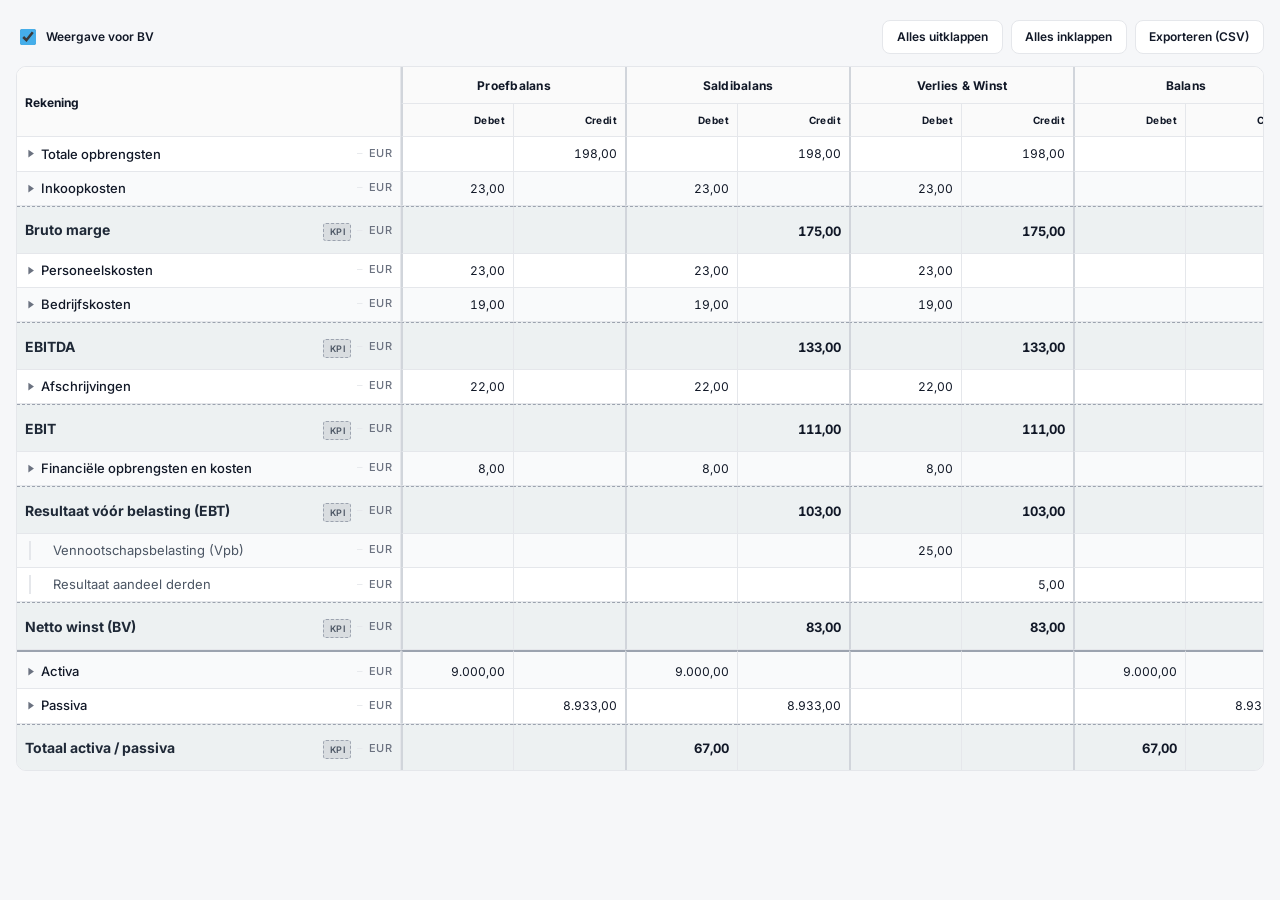
==== index.html @ 90bfdd27 "Update balance sheet KPI data attributes in index.html for accurate financial representation" ====
<!DOCTYPE html>
<html lang="nl">
<head>
  <meta charset="UTF-8" />
  <meta name="viewport" content="width=device-width, initial-scale=1.0" />
  <title>Proefbalans — NL grootboek (4 kolommen)</title>
  <link rel="preconnect" href="https://fonts.googleapis.com" />
  <link rel="preconnect" href="https://fonts.gstatic.com" crossorigin />
  <link href="https://fonts.googleapis.com/css2?family=Inter:wght@400;500;600;700&display=swap" rel="stylesheet" />
  <link rel="stylesheet" href="styles.css" />
</head>
<body>
  <div class="page">
    <div class="toolbar">
      <label class="entity-toggle">
        <input type="checkbox" id="entity-bv-toggle" checked />
        <span>Weergave voor BV</span>
      </label>
      <div class="actions">
        <button type="button" class="btn" id="pnl-expand-all">Alles uitklappen</button>
        <button type="button" class="btn" id="pnl-collapse-all">Alles inklappen</button>
        <button type="button" class="btn" id="pnl-export">Exporteren (CSV)</button>
      </div>
    </div>

    <div class="sheet">
      <table>
        <colgroup>
          <col class="col-acc" />
          <col class="col-n" /><col class="col-n" />
          <col class="col-n" /><col class="col-n" />
          <col class="col-n" /><col class="col-n" />
          <col class="col-n" /><col class="col-n" />
        </colgroup>
        <thead>
          <tr>
            <th class="th-account" rowspan="2">Rekening <span class="th-curr-hint"></span></th>
            <th class="th-group" colspan="2">Proefbalans</th>
            <th class="th-group" colspan="2">Saldibalans</th>
            <th class="th-group" colspan="2">Verlies &amp; Winst</th>
            <th class="th-group" colspan="2">Balans</th>
          </tr>
          <tr>
            <th class="th-sub group-start">Debet</th>
            <th class="th-sub th-credit">Credit</th>
            <th class="th-sub group-start">Debet</th>
            <th class="th-sub th-credit">Credit</th>
            <th class="th-sub group-start">Debet</th>
            <th class="th-sub th-credit">Credit</th>
            <th class="th-sub group-start">Debet</th>
            <th class="th-sub th-credit">Credit</th>
          </tr>
        </thead>
        <tbody>
          <tr class="parent-row row-zebra" data-parent="revenue">
          <td class="account-col"><button type="button" class="expand-toggle" aria-expanded="false" id="revenue-btn">
          <span class="chevron" aria-hidden="true"><svg viewBox="0 0 10 10" fill="currentColor"><polygon points="3,1.5 3,8.5 8,5" /></svg></span><span>Totale opbrengsten</span></button></td>
          <td class="num group-start" data-v="0"></td><td class="num" data-v="198"></td><td class="num group-start" data-v="0"></td><td class="num" data-v="198"></td><td class="num group-start" data-v="0"></td><td class="num" data-v="198"></td><td class="num group-start" data-v="0"></td><td class="num" data-v="0"></td></tr>
          <tr class="breakdown-row row-zebra hidden" data-breakdown="revenue">
          <td class="account-col account-label">Opbrengsten (netto-omzet)</td><td class="num group-start" data-v="0"></td><td class="num" data-v="100"></td><td class="num group-start" data-v="0"></td><td class="num" data-v="100"></td><td class="num group-start" data-v="0"></td><td class="num" data-v="100"></td><td class="num group-start" data-v="0"></td><td class="num" data-v="0"></td></tr>
          <tr class="breakdown-row row-zebra hidden" data-breakdown="revenue">
          <td class="account-col account-label">Mutatie projecten</td><td class="num group-start" data-v="0"></td><td class="num" data-v="50"></td><td class="num group-start" data-v="0"></td><td class="num" data-v="50"></td><td class="num group-start" data-v="0"></td><td class="num" data-v="50"></td><td class="num group-start" data-v="0"></td><td class="num" data-v="0"></td></tr>
          <tr class="breakdown-row row-zebra hidden" data-breakdown="revenue">
          <td class="account-col account-label">Geactiveerde eigen uren</td><td class="num group-start" data-v="0"></td><td class="num" data-v="1"></td><td class="num group-start" data-v="0"></td><td class="num" data-v="1"></td><td class="num group-start" data-v="0"></td><td class="num" data-v="1"></td><td class="num group-start" data-v="0"></td><td class="num" data-v="0"></td></tr>
          <tr class="breakdown-row row-zebra hidden" data-breakdown="revenue">
          <td class="account-col account-label">Overige opbrengsten</td><td class="num group-start" data-v="0"></td><td class="num" data-v="25"></td><td class="num group-start" data-v="0"></td><td class="num" data-v="25"></td><td class="num group-start" data-v="0"></td><td class="num" data-v="25"></td><td class="num group-start" data-v="0"></td><td class="num" data-v="0"></td></tr>
          <tr class="breakdown-row row-zebra hidden" data-breakdown="revenue">
          <td class="account-col account-label">Vrijval herwaarderingsreserve</td><td class="num group-start" data-v="0"></td><td class="num" data-v="22"></td><td class="num group-start" data-v="0"></td><td class="num" data-v="22"></td><td class="num group-start" data-v="0"></td><td class="num" data-v="22"></td><td class="num group-start" data-v="0"></td><td class="num" data-v="0"></td></tr>
          <tr class="subtotal-row row-zebra hidden" data-subtotal="revenue">
          <td class="account-col"><div class="cell-flex"><span class="acct-text">Totale opbrengsten</span>
          <span class="tag tag--subtotal">Subtotaal</span></div></td><td class="num group-start" data-v="0"></td><td class="num" data-v="198"></td><td class="num group-start" data-v="0"></td><td class="num" data-v="198"></td><td class="num group-start" data-v="0"></td><td class="num" data-v="198"></td><td class="num group-start" data-v="0"></td><td class="num" data-v="0"></td></tr>
          <tr class="parent-row row-zebra" data-parent="inkoop">
          <td class="account-col"><button type="button" class="expand-toggle" aria-expanded="false" id="inkoop-btn">
          <span class="chevron" aria-hidden="true"><svg viewBox="0 0 10 10" fill="currentColor"><polygon points="3,1.5 3,8.5 8,5" /></svg></span><span>Inkoopkosten</span></button></td>
          <td class="num group-start" data-v="23"></td><td class="num" data-v="0"></td><td class="num group-start" data-v="23"></td><td class="num" data-v="0"></td><td class="num group-start" data-v="23"></td><td class="num" data-v="0"></td><td class="num group-start" data-v="0"></td><td class="num" data-v="0"></td></tr>
          <tr class="breakdown-row row-zebra hidden" data-breakdown="inkoop">
          <td class="account-col account-label">Inkoopkosten</td><td class="num group-start" data-v="12"></td><td class="num" data-v="0"></td><td class="num group-start" data-v="12"></td><td class="num" data-v="0"></td><td class="num group-start" data-v="12"></td><td class="num" data-v="0"></td><td class="num group-start" data-v="0"></td><td class="num" data-v="0"></td></tr>
          <tr class="breakdown-row row-zebra hidden" data-breakdown="inkoop">
          <td class="account-col account-label">Inhuur derden</td><td class="num group-start" data-v="11"></td><td class="num" data-v="0"></td><td class="num group-start" data-v="11"></td><td class="num" data-v="0"></td><td class="num group-start" data-v="11"></td><td class="num" data-v="0"></td><td class="num group-start" data-v="0"></td><td class="num" data-v="0"></td></tr>
          <tr class="subtotal-row row-zebra hidden" data-subtotal="inkoop">
          <td class="account-col"><div class="cell-flex"><span class="acct-text">Inkoopkosten</span>
          <span class="tag tag--subtotal">Subtotaal</span></div></td><td class="num group-start" data-v="23"></td><td class="num" data-v="0"></td><td class="num group-start" data-v="23"></td><td class="num" data-v="0"></td><td class="num group-start" data-v="23"></td><td class="num" data-v="0"></td><td class="num group-start" data-v="0"></td><td class="num" data-v="0"></td></tr>
          <tr class="kpi-row">
          <td class="account-col"><div class="cell-flex"><span class="acct-text">Bruto marge</span>
          <span class="tag tag--kpi">KPI</span></div></td><td class="num group-start" data-v="0"></td><td class="num" data-v="0"></td><td class="num group-start" data-v="0"></td><td class="num" data-v="175"></td><td class="num group-start" data-v="0"></td><td class="num" data-v="175"></td><td class="num group-start" data-v="0"></td><td class="num" data-v="0"></td></tr>
          <tr class="parent-row row-zebra" data-parent="personeel">
          <td class="account-col"><button type="button" class="expand-toggle" aria-expanded="false" id="personeel-btn">
          <span class="chevron" aria-hidden="true"><svg viewBox="0 0 10 10" fill="currentColor"><polygon points="3,1.5 3,8.5 8,5" /></svg></span><span>Personeelskosten</span></button></td>
          <td class="num group-start" data-v="23"></td><td class="num" data-v="0"></td><td class="num group-start" data-v="23"></td><td class="num" data-v="0"></td><td class="num group-start" data-v="23"></td><td class="num" data-v="0"></td><td class="num group-start" data-v="0"></td><td class="num" data-v="0"></td></tr>
          <tr class="breakdown-row row-zebra hidden" data-breakdown="personeel">
          <td class="account-col account-label">Lonen en salarissen</td><td class="num group-start" data-v="15"></td><td class="num" data-v="0"></td><td class="num group-start" data-v="15"></td><td class="num" data-v="0"></td><td class="num group-start" data-v="15"></td><td class="num" data-v="0"></td><td class="num group-start" data-v="0"></td><td class="num" data-v="0"></td></tr>
          <tr class="breakdown-row row-zebra hidden" data-breakdown="personeel">
          <td class="account-col account-label">Sociale lasten</td><td class="num group-start" data-v="5"></td><td class="num" data-v="0"></td><td class="num group-start" data-v="5"></td><td class="num" data-v="0"></td><td class="num group-start" data-v="5"></td><td class="num" data-v="0"></td><td class="num group-start" data-v="0"></td><td class="num" data-v="0"></td></tr>
          <tr class="breakdown-row row-zebra hidden" data-breakdown="personeel">
          <td class="account-col account-label">Pensioenlasten</td><td class="num group-start" data-v="4"></td><td class="num" data-v="0"></td><td class="num group-start" data-v="4"></td><td class="num" data-v="0"></td><td class="num group-start" data-v="4"></td><td class="num" data-v="0"></td><td class="num group-start" data-v="0"></td><td class="num" data-v="0"></td></tr>
          <tr class="breakdown-row row-zebra hidden" data-breakdown="personeel">
          <td class="account-col account-label">Loonkosten subsidies (LIV)</td><td class="num group-start" data-v="0"></td><td class="num" data-v="6"></td><td class="num group-start" data-v="0"></td><td class="num" data-v="6"></td><td class="num group-start" data-v="0"></td><td class="num" data-v="6"></td><td class="num group-start" data-v="0"></td><td class="num" data-v="0"></td></tr>
          <tr class="breakdown-row row-zebra hidden" data-breakdown="personeel">
          <td class="account-col account-label">Overige personeelskosten</td><td class="num group-start" data-v="5"></td><td class="num" data-v="0"></td><td class="num group-start" data-v="5"></td><td class="num" data-v="0"></td><td class="num group-start" data-v="5"></td><td class="num" data-v="0"></td><td class="num group-start" data-v="0"></td><td class="num" data-v="0"></td></tr>
          <tr class="subtotal-row row-zebra hidden" data-subtotal="personeel">
          <td class="account-col"><div class="cell-flex"><span class="acct-text">Personeelskosten</span>
          <span class="tag tag--subtotal">Subtotaal</span></div></td><td class="num group-start" data-v="23"></td><td class="num" data-v="0"></td><td class="num group-start" data-v="23"></td><td class="num" data-v="0"></td><td class="num group-start" data-v="23"></td><td class="num" data-v="0"></td><td class="num group-start" data-v="0"></td><td class="num" data-v="0"></td></tr>
          <tr class="parent-row row-zebra" data-parent="bedrijf">
          <td class="account-col"><button type="button" class="expand-toggle" aria-expanded="false" id="bedrijf-btn">
          <span class="chevron" aria-hidden="true"><svg viewBox="0 0 10 10" fill="currentColor"><polygon points="3,1.5 3,8.5 8,5" /></svg></span><span>Bedrijfskosten</span></button></td>
          <td class="num group-start" data-v="19"></td><td class="num" data-v="0"></td><td class="num group-start" data-v="19"></td><td class="num" data-v="0"></td><td class="num group-start" data-v="19"></td><td class="num" data-v="0"></td><td class="num group-start" data-v="0"></td><td class="num" data-v="0"></td></tr>
          <tr class="breakdown-row row-zebra hidden" data-breakdown="bedrijf">
          <td class="account-col account-label">Huisvesting</td><td class="num group-start" data-v="1"></td><td class="num" data-v="0"></td><td class="num group-start" data-v="1"></td><td class="num" data-v="0"></td><td class="num group-start" data-v="1"></td><td class="num" data-v="0"></td><td class="num group-start" data-v="0"></td><td class="num" data-v="0"></td></tr>
          <tr class="breakdown-row row-zebra hidden" data-breakdown="bedrijf">
          <td class="account-col account-label">Onderhoudskosten</td><td class="num group-start" data-v="3"></td><td class="num" data-v="0"></td><td class="num group-start" data-v="3"></td><td class="num" data-v="0"></td><td class="num group-start" data-v="3"></td><td class="num" data-v="0"></td><td class="num group-start" data-v="0"></td><td class="num" data-v="0"></td></tr>
          <tr class="breakdown-row row-zebra hidden" data-breakdown="bedrijf">
          <td class="account-col account-label">Verkoopkosten &amp; marketing</td><td class="num group-start" data-v="2"></td><td class="num" data-v="0"></td><td class="num group-start" data-v="2"></td><td class="num" data-v="0"></td><td class="num group-start" data-v="2"></td><td class="num" data-v="0"></td><td class="num group-start" data-v="0"></td><td class="num" data-v="0"></td></tr>
          <tr class="breakdown-row row-zebra hidden" data-breakdown="bedrijf">
          <td class="account-col account-label">Auto &amp; reiskosten</td><td class="num group-start" data-v="5"></td><td class="num" data-v="0"></td><td class="num group-start" data-v="5"></td><td class="num" data-v="0"></td><td class="num group-start" data-v="5"></td><td class="num" data-v="0"></td><td class="num group-start" data-v="0"></td><td class="num" data-v="0"></td></tr>
          <tr class="breakdown-row row-zebra hidden" data-breakdown="bedrijf">
          <td class="account-col account-label">Kantoorkosten</td><td class="num group-start" data-v="1"></td><td class="num" data-v="0"></td><td class="num group-start" data-v="1"></td><td class="num" data-v="0"></td><td class="num group-start" data-v="1"></td><td class="num" data-v="0"></td><td class="num group-start" data-v="0"></td><td class="num" data-v="0"></td></tr>
          <tr class="breakdown-row row-zebra hidden" data-breakdown="bedrijf">
          <td class="account-col account-label">Verzekeringen</td><td class="num group-start" data-v="3"></td><td class="num" data-v="0"></td><td class="num group-start" data-v="3"></td><td class="num" data-v="0"></td><td class="num group-start" data-v="3"></td><td class="num" data-v="0"></td><td class="num group-start" data-v="0"></td><td class="num" data-v="0"></td></tr>
          <tr class="breakdown-row row-zebra hidden" data-breakdown="bedrijf">
          <td class="account-col account-label">Advies &amp; administratiekosten</td><td class="num group-start" data-v="4"></td><td class="num" data-v="0"></td><td class="num group-start" data-v="4"></td><td class="num" data-v="0"></td><td class="num group-start" data-v="4"></td><td class="num" data-v="0"></td><td class="num group-start" data-v="0"></td><td class="num" data-v="0"></td></tr>
          <tr class="breakdown-row row-zebra hidden" data-breakdown="bedrijf">
          <td class="account-col account-label">Kosten stamrecht</td><td class="num group-start" data-v="1"></td><td class="num" data-v="0"></td><td class="num group-start" data-v="1"></td><td class="num" data-v="0"></td><td class="num group-start" data-v="1"></td><td class="num" data-v="0"></td><td class="num group-start" data-v="0"></td><td class="num" data-v="0"></td></tr>
          <tr class="breakdown-row row-zebra hidden" data-breakdown="bedrijf">
          <td class="account-col account-label">Afwaardering voorraad/debiteuren</td><td class="num group-start" data-v="0"></td><td class="num" data-v="0"></td><td class="num group-start" data-v="0"></td><td class="num" data-v="0"></td><td class="num group-start" data-v="0"></td><td class="num" data-v="0"></td><td class="num group-start" data-v="0"></td><td class="num" data-v="0"></td></tr>
          <tr class="breakdown-row row-zebra hidden" data-breakdown="bedrijf">
          <td class="account-col account-label">Overige kosten</td><td class="num group-start" data-v="0"></td><td class="num" data-v="1"></td><td class="num group-start" data-v="0"></td><td class="num" data-v="1"></td><td class="num group-start" data-v="0"></td><td class="num" data-v="1"></td><td class="num group-start" data-v="0"></td><td class="num" data-v="0"></td></tr>
          <tr class="subtotal-row row-zebra hidden" data-subtotal="bedrijf">
          <td class="account-col"><div class="cell-flex"><span class="acct-text">Bedrijfskosten</span>
          <span class="tag tag--subtotal">Subtotaal</span></div></td><td class="num group-start" data-v="19"></td><td class="num" data-v="0"></td><td class="num group-start" data-v="19"></td><td class="num" data-v="0"></td><td class="num group-start" data-v="19"></td><td class="num" data-v="0"></td><td class="num group-start" data-v="0"></td><td class="num" data-v="0"></td></tr>
          <tr class="kpi-row">
          <td class="account-col"><div class="cell-flex"><span class="acct-text">EBITDA</span>
          <span class="tag tag--kpi">KPI</span></div></td><td class="num group-start" data-v="0"></td><td class="num" data-v="0"></td><td class="num group-start" data-v="0"></td><td class="num" data-v="133"></td><td class="num group-start" data-v="0"></td><td class="num" data-v="133"></td><td class="num group-start" data-v="0"></td><td class="num" data-v="0"></td></tr>
          <tr class="parent-row row-zebra" data-parent="afschrijving">
          <td class="account-col"><button type="button" class="expand-toggle" aria-expanded="false" id="afschrijving-btn">
          <span class="chevron" aria-hidden="true"><svg viewBox="0 0 10 10" fill="currentColor"><polygon points="3,1.5 3,8.5 8,5" /></svg></span><span>Afschrijvingen</span></button></td>
          <td class="num group-start" data-v="22"></td><td class="num" data-v="0"></td><td class="num group-start" data-v="22"></td><td class="num" data-v="0"></td><td class="num group-start" data-v="22"></td><td class="num" data-v="0"></td><td class="num group-start" data-v="0"></td><td class="num" data-v="0"></td></tr>
          <tr class="breakdown-row row-zebra hidden" data-breakdown="afschrijving">
          <td class="account-col account-label">Afschrijving (immaterieel)</td><td class="num group-start" data-v="12"></td><td class="num" data-v="0"></td><td class="num group-start" data-v="12"></td><td class="num" data-v="0"></td><td class="num group-start" data-v="12"></td><td class="num" data-v="0"></td><td class="num group-start" data-v="0"></td><td class="num" data-v="0"></td></tr>
          <tr class="breakdown-row row-zebra hidden" data-breakdown="afschrijving">
          <td class="account-col account-label">Afschrijving (materieel)</td><td class="num group-start" data-v="15"></td><td class="num" data-v="0"></td><td class="num group-start" data-v="15"></td><td class="num" data-v="0"></td><td class="num group-start" data-v="15"></td><td class="num" data-v="0"></td><td class="num group-start" data-v="0"></td><td class="num" data-v="0"></td></tr>
          <tr class="breakdown-row row-zebra hidden" data-breakdown="afschrijving">
          <td class="account-col account-label">Resultaat verkoop actief (immaterieel)</td><td class="num group-start" data-v="0"></td><td class="num" data-v="2"></td><td class="num group-start" data-v="0"></td><td class="num" data-v="2"></td><td class="num group-start" data-v="0"></td><td class="num" data-v="2"></td><td class="num group-start" data-v="0"></td><td class="num" data-v="0"></td></tr>
          <tr class="breakdown-row row-zebra hidden" data-breakdown="afschrijving">
          <td class="account-col account-label">Resultaat verkoop actief (materieel)</td><td class="num group-start" data-v="0"></td><td class="num" data-v="3"></td><td class="num group-start" data-v="0"></td><td class="num" data-v="3"></td><td class="num group-start" data-v="0"></td><td class="num" data-v="3"></td><td class="num group-start" data-v="0"></td><td class="num" data-v="0"></td></tr>
          <tr class="subtotal-row row-zebra hidden" data-subtotal="afschrijving">
          <td class="account-col"><div class="cell-flex"><span class="acct-text">Afschrijvingen</span>
          <span class="tag tag--subtotal">Subtotaal</span></div></td><td class="num group-start" data-v="22"></td><td class="num" data-v="0"></td><td class="num group-start" data-v="22"></td><td class="num" data-v="0"></td><td class="num group-start" data-v="22"></td><td class="num" data-v="0"></td><td class="num group-start" data-v="0"></td><td class="num" data-v="0"></td></tr>
          <tr class="kpi-row">
          <td class="account-col"><div class="cell-flex"><span class="acct-text">EBIT</span>
          <span class="tag tag--kpi">KPI</span></div></td><td class="num group-start" data-v="0"></td><td class="num" data-v="0"></td><td class="num group-start" data-v="0"></td><td class="num" data-v="111"></td><td class="num group-start" data-v="0"></td><td class="num" data-v="111"></td><td class="num group-start" data-v="0"></td><td class="num" data-v="0"></td></tr>
          <tr class="parent-row row-zebra" data-parent="financieel">
          <td class="account-col"><button type="button" class="expand-toggle" aria-expanded="false" id="financieel-btn">
          <span class="chevron" aria-hidden="true"><svg viewBox="0 0 10 10" fill="currentColor"><polygon points="3,1.5 3,8.5 8,5" /></svg></span><span>Financiële opbrengsten en kosten</span></button></td>
          <td class="num group-start" data-v="8"></td><td class="num" data-v="0"></td><td class="num group-start" data-v="8"></td><td class="num" data-v="0"></td><td class="num group-start" data-v="8"></td><td class="num" data-v="0"></td><td class="num group-start" data-v="0"></td><td class="num" data-v="0"></td></tr>
          <tr class="breakdown-row row-zebra hidden" data-breakdown="financieel">
          <td class="account-col account-label">Rente-opbrengsten</td><td class="num group-start" data-v="0"></td><td class="num" data-v="2"></td><td class="num group-start" data-v="0"></td><td class="num" data-v="2"></td><td class="num group-start" data-v="0"></td><td class="num" data-v="2"></td><td class="num group-start" data-v="0"></td><td class="num" data-v="0"></td></tr>
          <tr class="breakdown-row row-zebra hidden" data-breakdown="financieel">
          <td class="account-col account-label">Rente-kosten</td><td class="num group-start" data-v="15"></td><td class="num" data-v="0"></td><td class="num group-start" data-v="15"></td><td class="num" data-v="0"></td><td class="num group-start" data-v="15"></td><td class="num" data-v="0"></td><td class="num group-start" data-v="0"></td><td class="num" data-v="0"></td></tr>
          <tr class="breakdown-row row-zebra hidden" data-breakdown="financieel">
          <td class="account-col account-label">Rente-kosten groepsentiteiten</td><td class="num group-start" data-v="3"></td><td class="num" data-v="0"></td><td class="num group-start" data-v="3"></td><td class="num" data-v="0"></td><td class="num group-start" data-v="3"></td><td class="num" data-v="0"></td><td class="num group-start" data-v="0"></td><td class="num" data-v="0"></td></tr>
          <tr class="breakdown-row row-zebra hidden" data-breakdown="financieel">
          <td class="account-col account-label">Rente-kosten overige entiteiten</td><td class="num group-start" data-v="2"></td><td class="num" data-v="0"></td><td class="num group-start" data-v="2"></td><td class="num" data-v="0"></td><td class="num group-start" data-v="2"></td><td class="num" data-v="0"></td><td class="num group-start" data-v="0"></td><td class="num" data-v="0"></td></tr>
          <tr class="breakdown-row row-zebra hidden" data-breakdown="financieel">
          <td class="account-col account-label">Opbrengst beleggingen</td><td class="num group-start" data-v="0"></td><td class="num" data-v="5"></td><td class="num group-start" data-v="0"></td><td class="num" data-v="5"></td><td class="num group-start" data-v="0"></td><td class="num" data-v="5"></td><td class="num group-start" data-v="0"></td><td class="num" data-v="0"></td></tr>
          <tr class="breakdown-row row-zebra hidden" data-breakdown="financieel">
          <td class="account-col account-label">Waardeverandering belegging</td><td class="num group-start" data-v="2"></td><td class="num" data-v="0"></td><td class="num group-start" data-v="2"></td><td class="num" data-v="0"></td><td class="num group-start" data-v="2"></td><td class="num" data-v="0"></td><td class="num group-start" data-v="0"></td><td class="num" data-v="0"></td></tr>
          <tr class="breakdown-row row-zebra hidden" data-breakdown="financieel">
          <td class="account-col account-label">Koerswinst/verlies (gerealiseerd)</td><td class="num group-start" data-v="0"></td><td class="num" data-v="1"></td><td class="num group-start" data-v="0"></td><td class="num" data-v="1"></td><td class="num group-start" data-v="0"></td><td class="num" data-v="1"></td><td class="num group-start" data-v="0"></td><td class="num" data-v="0"></td></tr>
          <tr class="breakdown-row row-zebra hidden" data-breakdown="financieel">
          <td class="account-col account-label">Valutaverschil lening</td><td class="num group-start" data-v="0"></td><td class="num" data-v="1"></td><td class="num group-start" data-v="0"></td><td class="num" data-v="1"></td><td class="num group-start" data-v="0"></td><td class="num" data-v="1"></td><td class="num group-start" data-v="0"></td><td class="num" data-v="0"></td></tr>
          <tr class="breakdown-row row-zebra hidden" data-breakdown="financieel">
          <td class="account-col account-label">Resultaat deelneming</td><td class="num group-start" data-v="0"></td><td class="num" data-v="5"></td><td class="num group-start" data-v="0"></td><td class="num" data-v="5"></td><td class="num group-start" data-v="0"></td><td class="num" data-v="5"></td><td class="num group-start" data-v="0"></td><td class="num" data-v="0"></td></tr>
          <tr class="subtotal-row row-zebra hidden" data-subtotal="financieel">
          <td class="account-col"><div class="cell-flex"><span class="acct-text">Financiële opbrengsten en kosten</span>
          <span class="tag tag--subtotal">Subtotaal</span></div></td><td class="num group-start" data-v="8"></td><td class="num" data-v="0"></td><td class="num group-start" data-v="8"></td><td class="num" data-v="0"></td><td class="num group-start" data-v="8"></td><td class="num" data-v="0"></td><td class="num group-start" data-v="0"></td><td class="num" data-v="0"></td></tr>
          <tr class="kpi-row">
          <td class="account-col"><div class="cell-flex"><span class="acct-text">Resultaat vóór belasting (EBT)</span>
          <span class="tag tag--kpi">KPI</span></div></td><td class="num group-start" data-v="0"></td><td class="num" data-v="0"></td><td class="num group-start" data-v="0"></td><td class="num" data-v="103"></td><td class="num group-start" data-v="0"></td><td class="num" data-v="103"></td><td class="num group-start" data-v="0"></td><td class="num" data-v="0"></td></tr>
          <tr class="breakdown-row row-zebra post-ebt-detail" data-entity-profile="bv">
          <td class="account-col account-label">Vennootschapsbelasting (Vpb)</td><td class="num group-start" data-v="0"></td><td class="num" data-v="0"></td><td class="num group-start" data-v="0"></td><td class="num" data-v="0"></td><td class="num group-start" data-v="25"></td><td class="num" data-v="0"></td><td class="num group-start" data-v="0"></td><td class="num" data-v="0"></td></tr>
          <tr class="breakdown-row row-zebra post-ebt-detail" data-entity-profile="bv">
          <td class="account-col account-label">Resultaat aandeel derden</td><td class="num group-start" data-v="0"></td><td class="num" data-v="0"></td><td class="num group-start" data-v="0"></td><td class="num" data-v="0"></td><td class="num group-start" data-v="0"></td><td class="num" data-v="5"></td><td class="num group-start" data-v="0"></td><td class="num" data-v="0"></td></tr>
          <tr class="kpi-row" data-entity-profile="bv">
          <td class="account-col"><div class="cell-flex"><span class="acct-text">Netto winst (BV)</span>
          <span class="tag tag--kpi">KPI</span></div></td><td class="num group-start" data-v="0"></td><td class="num" data-v="0"></td><td class="num group-start" data-v="0"></td><td class="num" data-v="83"></td><td class="num group-start" data-v="0"></td><td class="num" data-v="83"></td><td class="num group-start" data-v="0"></td><td class="num" data-v="0"></td></tr>
          <tr class="kpi-row" data-entity-profile="ez-vof">
          <td class="account-col"><div class="cell-flex"><span class="acct-text">Netto winst (EZ/VOF)</span>
          <span class="tag tag--kpi">KPI</span></div></td><td class="num group-start" data-v="0"></td><td class="num" data-v="0"></td><td class="num group-start" data-v="0"></td><td class="num" data-v="103"></td><td class="num group-start" data-v="0"></td><td class="num" data-v="103"></td><td class="num group-start" data-v="0"></td><td class="num" data-v="0"></td></tr>
          <tr class="parent-row row-zebra balance-sheet-parent" data-parent="bs-activa">
          <td class="account-col"><button type="button" class="expand-toggle" aria-expanded="false" id="bs-activa-btn">
          <span class="chevron" aria-hidden="true"><svg viewBox="0 0 10 10" fill="currentColor"><polygon points="3,1.5 3,8.5 8,5" /></svg></span><span>Activa</span></button></td>
          <td class="num group-start" data-v="9000"></td><td class="num" data-v="0"></td><td class="num group-start" data-v="9000"></td><td class="num" data-v="0"></td><td class="num group-start" data-v="0"></td><td class="num" data-v="0"></td><td class="num group-start" data-v="9000"></td><td class="num" data-v="0"></td></tr>
          <tr class="breakdown-row row-zebra balance-sheet-row hidden" data-breakdown="bs-activa">
          <td class="account-col account-label">Immateriële activa - oprichting</td><td class="num group-start" data-v="389"></td><td class="num" data-v="0"></td><td class="num group-start" data-v="389"></td><td class="num" data-v="0"></td><td class="num group-start" data-v="0"></td><td class="num" data-v="0"></td><td class="num group-start" data-v="389"></td><td class="num" data-v="0"></td></tr>
          <tr class="breakdown-row row-zebra balance-sheet-row hidden" data-breakdown="bs-activa">
          <td class="account-col account-label">Immateriële activa - R&amp;D</td><td class="num group-start" data-v="232"></td><td class="num" data-v="0"></td><td class="num group-start" data-v="232"></td><td class="num" data-v="0"></td><td class="num group-start" data-v="0"></td><td class="num" data-v="0"></td><td class="num group-start" data-v="232"></td><td class="num" data-v="0"></td></tr>
          <tr class="breakdown-row row-zebra balance-sheet-row hidden" data-breakdown="bs-activa">
          <td class="account-col account-label">Immateriële activa - IP</td><td class="num group-start" data-v="283"></td><td class="num" data-v="0"></td><td class="num group-start" data-v="283"></td><td class="num" data-v="0"></td><td class="num group-start" data-v="0"></td><td class="num" data-v="0"></td><td class="num group-start" data-v="283"></td><td class="num" data-v="0"></td></tr>
          <tr class="breakdown-row row-zebra balance-sheet-row hidden" data-breakdown="bs-activa">
          <td class="account-col account-label">Goodwill</td><td class="num group-start" data-v="268"></td><td class="num" data-v="0"></td><td class="num group-start" data-v="268"></td><td class="num" data-v="0"></td><td class="num group-start" data-v="0"></td><td class="num" data-v="0"></td><td class="num group-start" data-v="268"></td><td class="num" data-v="0"></td></tr>
          <tr class="breakdown-row row-zebra balance-sheet-row hidden" data-breakdown="bs-activa">
          <td class="account-col account-label">Grond</td><td class="num group-start" data-v="374"></td><td class="num" data-v="0"></td><td class="num group-start" data-v="374"></td><td class="num" data-v="0"></td><td class="num group-start" data-v="0"></td><td class="num" data-v="0"></td><td class="num group-start" data-v="374"></td><td class="num" data-v="0"></td></tr>
          <tr class="breakdown-row row-zebra balance-sheet-row hidden" data-breakdown="bs-activa">
          <td class="account-col account-label">Bedrijfspand</td><td class="num group-start" data-v="43"></td><td class="num" data-v="0"></td><td class="num group-start" data-v="43"></td><td class="num" data-v="0"></td><td class="num group-start" data-v="0"></td><td class="num" data-v="0"></td><td class="num group-start" data-v="43"></td><td class="num" data-v="0"></td></tr>
          <tr class="breakdown-row row-zebra balance-sheet-row hidden" data-breakdown="bs-activa">
          <td class="account-col account-label">Verbouwingen</td><td class="num group-start" data-v="447"></td><td class="num" data-v="0"></td><td class="num group-start" data-v="447"></td><td class="num" data-v="0"></td><td class="num group-start" data-v="0"></td><td class="num" data-v="0"></td><td class="num group-start" data-v="447"></td><td class="num" data-v="0"></td></tr>
          <tr class="breakdown-row row-zebra balance-sheet-row hidden" data-breakdown="bs-activa">
          <td class="account-col account-label">Machines - aanschaf</td><td class="num group-start" data-v="421"></td><td class="num" data-v="0"></td><td class="num group-start" data-v="421"></td><td class="num" data-v="0"></td><td class="num group-start" data-v="0"></td><td class="num" data-v="0"></td><td class="num group-start" data-v="421"></td><td class="num" data-v="0"></td></tr>
          <tr class="breakdown-row row-zebra balance-sheet-row hidden" data-breakdown="bs-activa">
          <td class="account-col account-label">Auto's &amp; andere vervoermiddelen</td><td class="num group-start" data-v="207"></td><td class="num" data-v="0"></td><td class="num group-start" data-v="207"></td><td class="num" data-v="0"></td><td class="num group-start" data-v="0"></td><td class="num" data-v="0"></td><td class="num group-start" data-v="207"></td><td class="num" data-v="0"></td></tr>
          <tr class="breakdown-row row-zebra balance-sheet-row hidden" data-breakdown="bs-activa">
          <td class="account-col account-label">Inventaris &amp; Inrichting</td><td class="num group-start" data-v="141"></td><td class="num" data-v="0"></td><td class="num group-start" data-v="141"></td><td class="num" data-v="0"></td><td class="num group-start" data-v="0"></td><td class="num" data-v="0"></td><td class="num group-start" data-v="141"></td><td class="num" data-v="0"></td></tr>
          <tr class="breakdown-row row-zebra balance-sheet-row hidden" data-breakdown="bs-activa">
          <td class="account-col account-label">Andere vaste activa</td><td class="num group-start" data-v="149"></td><td class="num" data-v="0"></td><td class="num group-start" data-v="149"></td><td class="num" data-v="0"></td><td class="num group-start" data-v="0"></td><td class="num" data-v="0"></td><td class="num group-start" data-v="149"></td><td class="num" data-v="0"></td></tr>
          <tr class="breakdown-row row-zebra balance-sheet-row hidden" data-breakdown="bs-activa">
          <td class="account-col account-label">Deelnemingen - Groepmij</td><td class="num group-start" data-v="56"></td><td class="num" data-v="0"></td><td class="num group-start" data-v="56"></td><td class="num" data-v="0"></td><td class="num group-start" data-v="0"></td><td class="num" data-v="0"></td><td class="num group-start" data-v="56"></td><td class="num" data-v="0"></td></tr>
          <tr class="breakdown-row row-zebra balance-sheet-row hidden" data-breakdown="bs-activa">
          <td class="account-col account-label">Deelnemingen -Overig verbonden</td><td class="num group-start" data-v="409"></td><td class="num" data-v="0"></td><td class="num group-start" data-v="409"></td><td class="num" data-v="0"></td><td class="num group-start" data-v="0"></td><td class="num" data-v="0"></td><td class="num group-start" data-v="409"></td><td class="num" data-v="0"></td></tr>
          <tr class="breakdown-row row-zebra balance-sheet-row hidden" data-breakdown="bs-activa">
          <td class="account-col account-label">Deelnemingen- Overig</td><td class="num group-start" data-v="61"></td><td class="num" data-v="0"></td><td class="num group-start" data-v="61"></td><td class="num" data-v="0"></td><td class="num group-start" data-v="0"></td><td class="num" data-v="0"></td><td class="num group-start" data-v="61"></td><td class="num" data-v="0"></td></tr>
          <tr class="breakdown-row row-zebra balance-sheet-row hidden" data-breakdown="bs-activa">
          <td class="account-col account-label">Beleggingen (lang)</td><td class="num group-start" data-v="459"></td><td class="num" data-v="0"></td><td class="num group-start" data-v="459"></td><td class="num" data-v="0"></td><td class="num group-start" data-v="0"></td><td class="num" data-v="0"></td><td class="num group-start" data-v="459"></td><td class="num" data-v="0"></td></tr>
          <tr class="breakdown-row row-zebra balance-sheet-row hidden" data-breakdown="bs-activa">
          <td class="account-col account-label">Lening aan groepsmij.</td><td class="num group-start" data-v="500"></td><td class="num" data-v="0"></td><td class="num group-start" data-v="500"></td><td class="num" data-v="0"></td><td class="num group-start" data-v="0"></td><td class="num" data-v="0"></td><td class="num group-start" data-v="500"></td><td class="num" data-v="0"></td></tr>
          <tr class="breakdown-row row-zebra balance-sheet-row hidden" data-breakdown="bs-activa">
          <td class="account-col account-label">Lening aan deelneming</td><td class="num group-start" data-v="73"></td><td class="num" data-v="0"></td><td class="num group-start" data-v="73"></td><td class="num" data-v="0"></td><td class="num group-start" data-v="0"></td><td class="num" data-v="0"></td><td class="num group-start" data-v="73"></td><td class="num" data-v="0"></td></tr>
          <tr class="breakdown-row row-zebra balance-sheet-row hidden" data-breakdown="bs-activa">
          <td class="account-col account-label">Lening aan verbonden partij</td><td class="num group-start" data-v="83"></td><td class="num" data-v="0"></td><td class="num group-start" data-v="83"></td><td class="num" data-v="0"></td><td class="num group-start" data-v="0"></td><td class="num" data-v="0"></td><td class="num group-start" data-v="83"></td><td class="num" data-v="0"></td></tr>
          <tr class="breakdown-row row-zebra balance-sheet-row hidden" data-breakdown="bs-activa">
          <td class="account-col account-label">Belastingtegoed (lang)</td><td class="num group-start" data-v="280"></td><td class="num" data-v="0"></td><td class="num group-start" data-v="280"></td><td class="num" data-v="0"></td><td class="num group-start" data-v="0"></td><td class="num" data-v="0"></td><td class="num group-start" data-v="280"></td><td class="num" data-v="0"></td></tr>
          <tr class="breakdown-row row-zebra balance-sheet-row hidden" data-breakdown="bs-activa">
          <td class="account-col account-label">Overige vorderingen (lang)</td><td class="num group-start" data-v="477"></td><td class="num" data-v="0"></td><td class="num group-start" data-v="477"></td><td class="num" data-v="0"></td><td class="num group-start" data-v="0"></td><td class="num" data-v="0"></td><td class="num group-start" data-v="477"></td><td class="num" data-v="0"></td></tr>
          <tr class="breakdown-row row-zebra balance-sheet-row hidden" data-breakdown="bs-activa">
          <td class="account-col account-label">Uitgeleende bedragen</td><td class="num group-start" data-v="78"></td><td class="num" data-v="0"></td><td class="num group-start" data-v="78"></td><td class="num" data-v="0"></td><td class="num group-start" data-v="0"></td><td class="num" data-v="0"></td><td class="num group-start" data-v="78"></td><td class="num" data-v="0"></td></tr>
          <tr class="breakdown-row row-zebra balance-sheet-row hidden" data-breakdown="bs-activa">
          <td class="account-col account-label">Voorraad</td><td class="num group-start" data-v="114"></td><td class="num" data-v="0"></td><td class="num group-start" data-v="114"></td><td class="num" data-v="0"></td><td class="num group-start" data-v="0"></td><td class="num" data-v="0"></td><td class="num group-start" data-v="114"></td><td class="num" data-v="0"></td></tr>
          <tr class="breakdown-row row-zebra balance-sheet-row hidden" data-breakdown="bs-activa">
          <td class="account-col account-label">Projecten in uitvoering</td><td class="num group-start" data-v="421"></td><td class="num" data-v="0"></td><td class="num group-start" data-v="421"></td><td class="num" data-v="0"></td><td class="num group-start" data-v="0"></td><td class="num" data-v="0"></td><td class="num group-start" data-v="421"></td><td class="num" data-v="0"></td></tr>
          <tr class="breakdown-row row-zebra balance-sheet-row hidden" data-breakdown="bs-activa">
          <td class="account-col account-label">Debiteuren (Klanten)</td><td class="num group-start" data-v="227"></td><td class="num" data-v="0"></td><td class="num group-start" data-v="227"></td><td class="num" data-v="0"></td><td class="num group-start" data-v="0"></td><td class="num" data-v="0"></td><td class="num group-start" data-v="227"></td><td class="num" data-v="0"></td></tr>
          <tr class="breakdown-row row-zebra balance-sheet-row hidden" data-breakdown="bs-activa">
          <td class="account-col account-label">R/C Groepsmij.</td><td class="num group-start" data-v="202"></td><td class="num" data-v="0"></td><td class="num group-start" data-v="202"></td><td class="num" data-v="0"></td><td class="num group-start" data-v="0"></td><td class="num" data-v="0"></td><td class="num group-start" data-v="202"></td><td class="num" data-v="0"></td></tr>
          <tr class="breakdown-row row-zebra balance-sheet-row hidden" data-breakdown="bs-activa">
          <td class="account-col account-label">R/C Verbonden partijen</td><td class="num group-start" data-v="487"></td><td class="num" data-v="0"></td><td class="num group-start" data-v="487"></td><td class="num" data-v="0"></td><td class="num group-start" data-v="0"></td><td class="num" data-v="0"></td><td class="num group-start" data-v="487"></td><td class="num" data-v="0"></td></tr>
          <tr class="breakdown-row row-zebra balance-sheet-row hidden" data-breakdown="bs-activa">
          <td class="account-col account-label">R/C Deelneming</td><td class="num group-start" data-v="146"></td><td class="num" data-v="0"></td><td class="num group-start" data-v="146"></td><td class="num" data-v="0"></td><td class="num group-start" data-v="0"></td><td class="num" data-v="0"></td><td class="num group-start" data-v="146"></td><td class="num" data-v="0"></td></tr>
          <tr class="breakdown-row row-zebra balance-sheet-row hidden" data-breakdown="bs-activa">
          <td class="account-col account-label">Opgevraagd kapitaal</td><td class="num group-start" data-v="346"></td><td class="num" data-v="0"></td><td class="num group-start" data-v="346"></td><td class="num" data-v="0"></td><td class="num group-start" data-v="0"></td><td class="num" data-v="0"></td><td class="num group-start" data-v="346"></td><td class="num" data-v="0"></td></tr>
          <tr class="breakdown-row row-zebra balance-sheet-row hidden" data-breakdown="bs-activa">
          <td class="account-col account-label">Rekening-courant aandeelhouders</td><td class="num group-start" data-v="182"></td><td class="num" data-v="0"></td><td class="num group-start" data-v="182"></td><td class="num" data-v="0"></td><td class="num group-start" data-v="0"></td><td class="num" data-v="0"></td><td class="num group-start" data-v="182"></td><td class="num" data-v="0"></td></tr>
          <tr class="breakdown-row row-zebra balance-sheet-row hidden" data-breakdown="bs-activa">
          <td class="account-col account-label">Pensioenvordering</td><td class="num group-start" data-v="502"></td><td class="num" data-v="0"></td><td class="num group-start" data-v="502"></td><td class="num" data-v="0"></td><td class="num group-start" data-v="0"></td><td class="num" data-v="0"></td><td class="num group-start" data-v="502"></td><td class="num" data-v="0"></td></tr>
          <tr class="breakdown-row row-zebra balance-sheet-row hidden" data-breakdown="bs-activa">
          <td class="account-col account-label">Vooruitbetaalde kosten</td><td class="num group-start" data-v="482"></td><td class="num" data-v="0"></td><td class="num group-start" data-v="482"></td><td class="num" data-v="0"></td><td class="num group-start" data-v="0"></td><td class="num" data-v="0"></td><td class="num group-start" data-v="482"></td><td class="num" data-v="0"></td></tr>
          <tr class="breakdown-row row-zebra balance-sheet-row hidden" data-breakdown="bs-activa">
          <td class="account-col account-label">Effecten</td><td class="num group-start" data-v="164"></td><td class="num" data-v="0"></td><td class="num group-start" data-v="164"></td><td class="num" data-v="0"></td><td class="num group-start" data-v="0"></td><td class="num" data-v="0"></td><td class="num group-start" data-v="164"></td><td class="num" data-v="0"></td></tr>
          <tr class="breakdown-row row-zebra balance-sheet-row hidden" data-breakdown="bs-activa">
          <td class="account-col account-label">Bank</td><td class="num group-start" data-v="179"></td><td class="num" data-v="0"></td><td class="num group-start" data-v="179"></td><td class="num" data-v="0"></td><td class="num group-start" data-v="0"></td><td class="num" data-v="0"></td><td class="num group-start" data-v="179"></td><td class="num" data-v="0"></td></tr>
          <tr class="breakdown-row row-zebra balance-sheet-row hidden" data-breakdown="bs-activa">
          <td class="account-col account-label">Kas</td><td class="num group-start" data-v="81"></td><td class="num" data-v="0"></td><td class="num group-start" data-v="81"></td><td class="num" data-v="0"></td><td class="num group-start" data-v="0"></td><td class="num" data-v="0"></td><td class="num group-start" data-v="81"></td><td class="num" data-v="0"></td></tr>
          <tr class="breakdown-row row-zebra balance-sheet-row hidden" data-breakdown="bs-activa">
          <td class="account-col account-label">Interne overboekingen</td><td class="num group-start" data-v="37"></td><td class="num" data-v="0"></td><td class="num group-start" data-v="37"></td><td class="num" data-v="0"></td><td class="num group-start" data-v="0"></td><td class="num" data-v="0"></td><td class="num group-start" data-v="37"></td><td class="num" data-v="0"></td></tr>
          <tr class="subtotal-row row-zebra hidden" data-subtotal="bs-activa">
          <td class="account-col"><div class="cell-flex"><span class="acct-text">Totaal activa</span>
          <span class="tag tag--subtotal">Subtotaal</span></div></td><td class="num group-start" data-v="9000"></td><td class="num" data-v="0"></td><td class="num group-start" data-v="9000"></td><td class="num" data-v="0"></td><td class="num group-start" data-v="0"></td><td class="num" data-v="0"></td><td class="num group-start" data-v="9000"></td><td class="num" data-v="0"></td></tr>
          <tr class="parent-row row-zebra balance-sheet-parent" data-parent="bs-passiva">
          <td class="account-col"><button type="button" class="expand-toggle" aria-expanded="false" id="bs-passiva-btn">
          <span class="chevron" aria-hidden="true"><svg viewBox="0 0 10 10" fill="currentColor"><polygon points="3,1.5 3,8.5 8,5" /></svg></span><span>Passiva</span></button></td>
          <td class="num group-start" data-v="0"></td><td class="num" data-v="9000"></td><td class="num group-start" data-v="0"></td><td class="num" data-v="9000"></td><td class="num group-start" data-v="0"></td><td class="num" data-v="0"></td><td class="num group-start" data-v="0"></td><td class="num" data-v="9000"></td></tr>
          <tr class="breakdown-row row-zebra balance-sheet-row hidden" data-breakdown="bs-passiva">
          <td class="account-col account-label">Aandelenkapitaal</td><td class="num group-start" data-v="0"></td><td class="num" data-v="445"></td><td class="num group-start" data-v="0"></td><td class="num" data-v="445"></td><td class="num group-start" data-v="0"></td><td class="num" data-v="0"></td><td class="num group-start" data-v="0"></td><td class="num" data-v="445"></td></tr>
          <tr class="breakdown-row row-zebra balance-sheet-row hidden" data-breakdown="bs-passiva">
          <td class="account-col account-label">Agio</td><td class="num group-start" data-v="0"></td><td class="num" data-v="367"></td><td class="num group-start" data-v="0"></td><td class="num" data-v="367"></td><td class="num group-start" data-v="0"></td><td class="num" data-v="0"></td><td class="num group-start" data-v="0"></td><td class="num" data-v="367"></td></tr>
          <tr class="breakdown-row row-zebra balance-sheet-row hidden" data-breakdown="bs-passiva">
          <td class="account-col account-label">Herwaarderingsreserve</td><td class="num group-start" data-v="0"></td><td class="num" data-v="62"></td><td class="num group-start" data-v="0"></td><td class="num" data-v="62"></td><td class="num group-start" data-v="0"></td><td class="num" data-v="0"></td><td class="num group-start" data-v="0"></td><td class="num" data-v="62"></td></tr>
          <tr class="breakdown-row row-zebra balance-sheet-row hidden" data-breakdown="bs-passiva">
          <td class="account-col account-label">Wettelijke reserves</td><td class="num group-start" data-v="0"></td><td class="num" data-v="77"></td><td class="num group-start" data-v="0"></td><td class="num" data-v="77"></td><td class="num group-start" data-v="0"></td><td class="num" data-v="0"></td><td class="num group-start" data-v="0"></td><td class="num" data-v="77"></td></tr>
          <tr class="breakdown-row row-zebra balance-sheet-row hidden" data-breakdown="bs-passiva">
          <td class="account-col account-label">Statutaire reserves</td><td class="num group-start" data-v="0"></td><td class="num" data-v="310"></td><td class="num group-start" data-v="0"></td><td class="num" data-v="310"></td><td class="num group-start" data-v="0"></td><td class="num" data-v="0"></td><td class="num group-start" data-v="0"></td><td class="num" data-v="310"></td></tr>
          <tr class="breakdown-row row-zebra balance-sheet-row hidden" data-breakdown="bs-passiva">
          <td class="account-col account-label">Overige reserves</td><td class="num group-start" data-v="0"></td><td class="num" data-v="442"></td><td class="num group-start" data-v="0"></td><td class="num" data-v="442"></td><td class="num group-start" data-v="0"></td><td class="num" data-v="0"></td><td class="num group-start" data-v="0"></td><td class="num" data-v="442"></td></tr>
          <tr class="breakdown-row row-zebra balance-sheet-row hidden" data-breakdown="bs-passiva">
          <td class="account-col account-label">Onverdeelde winst</td><td class="num group-start" data-v="0"></td><td class="num" data-v="500"></td><td class="num group-start" data-v="0"></td><td class="num" data-v="500"></td><td class="num group-start" data-v="0"></td><td class="num" data-v="0"></td><td class="num group-start" data-v="0"></td><td class="num" data-v="500"></td></tr>
          <tr class="breakdown-row row-zebra balance-sheet-row hidden" data-breakdown="bs-passiva" data-entity-profile="ez-vof">
          <td class="account-col account-label">Eigen vermogen EZ &amp; VOF</td><td class="num group-start" data-v="0"></td><td class="num" data-v="67"></td><td class="num group-start" data-v="0"></td><td class="num" data-v="67"></td><td class="num group-start" data-v="0"></td><td class="num" data-v="0"></td><td class="num group-start" data-v="0"></td><td class="num" data-v="67"></td></tr>
          <tr class="breakdown-row row-zebra balance-sheet-row hidden" data-breakdown="bs-passiva">
          <td class="account-col account-label">Aandeel derden</td><td class="num group-start" data-v="0"></td><td class="num" data-v="307"></td><td class="num group-start" data-v="0"></td><td class="num" data-v="307"></td><td class="num group-start" data-v="0"></td><td class="num" data-v="0"></td><td class="num group-start" data-v="0"></td><td class="num" data-v="307"></td></tr>
          <tr class="breakdown-row row-zebra balance-sheet-row hidden" data-breakdown="bs-passiva">
          <td class="account-col account-label">Fiscale reserves</td><td class="num group-start" data-v="0"></td><td class="num" data-v="145"></td><td class="num group-start" data-v="0"></td><td class="num" data-v="145"></td><td class="num group-start" data-v="0"></td><td class="num" data-v="0"></td><td class="num group-start" data-v="0"></td><td class="num" data-v="145"></td></tr>
          <tr class="breakdown-row row-zebra balance-sheet-row hidden" data-breakdown="bs-passiva">
          <td class="account-col account-label">Pensioenvoorziening</td><td class="num group-start" data-v="0"></td><td class="num" data-v="32"></td><td class="num group-start" data-v="0"></td><td class="num" data-v="32"></td><td class="num group-start" data-v="0"></td><td class="num" data-v="0"></td><td class="num group-start" data-v="0"></td><td class="num" data-v="32"></td></tr>
          <tr class="breakdown-row row-zebra balance-sheet-row hidden" data-breakdown="bs-passiva">
          <td class="account-col account-label">Belastingvoorziening</td><td class="num group-start" data-v="0"></td><td class="num" data-v="85"></td><td class="num group-start" data-v="0"></td><td class="num" data-v="85"></td><td class="num group-start" data-v="0"></td><td class="num" data-v="0"></td><td class="num group-start" data-v="0"></td><td class="num" data-v="85"></td></tr>
          <tr class="breakdown-row row-zebra balance-sheet-row hidden" data-breakdown="bs-passiva">
          <td class="account-col account-label">Overige voorzieningen</td><td class="num group-start" data-v="0"></td><td class="num" data-v="62"></td><td class="num group-start" data-v="0"></td><td class="num" data-v="62"></td><td class="num group-start" data-v="0"></td><td class="num" data-v="0"></td><td class="num group-start" data-v="0"></td><td class="num" data-v="62"></td></tr>
          <tr class="breakdown-row row-zebra balance-sheet-row hidden" data-breakdown="bs-passiva">
          <td class="account-col account-label">Negatieve goodwill</td><td class="num group-start" data-v="0"></td><td class="num" data-v="85"></td><td class="num group-start" data-v="0"></td><td class="num" data-v="85"></td><td class="num group-start" data-v="0"></td><td class="num" data-v="0"></td><td class="num group-start" data-v="0"></td><td class="num" data-v="85"></td></tr>
          <tr class="breakdown-row row-zebra balance-sheet-row hidden" data-breakdown="bs-passiva">
          <td class="account-col account-label">Banklening (lang)</td><td class="num group-start" data-v="0"></td><td class="num" data-v="275"></td><td class="num group-start" data-v="0"></td><td class="num" data-v="275"></td><td class="num group-start" data-v="0"></td><td class="num" data-v="0"></td><td class="num group-start" data-v="0"></td><td class="num" data-v="275"></td></tr>
          <tr class="breakdown-row row-zebra balance-sheet-row hidden" data-breakdown="bs-passiva">
          <td class="account-col account-label">Achtergestelde lening</td><td class="num group-start" data-v="0"></td><td class="num" data-v="262"></td><td class="num group-start" data-v="0"></td><td class="num" data-v="262"></td><td class="num group-start" data-v="0"></td><td class="num" data-v="0"></td><td class="num group-start" data-v="0"></td><td class="num" data-v="262"></td></tr>
          <tr class="breakdown-row row-zebra balance-sheet-row hidden" data-breakdown="bs-passiva">
          <td class="account-col account-label">Converteerbare lening</td><td class="num group-start" data-v="0"></td><td class="num" data-v="212"></td><td class="num group-start" data-v="0"></td><td class="num" data-v="212"></td><td class="num group-start" data-v="0"></td><td class="num" data-v="0"></td><td class="num group-start" data-v="0"></td><td class="num" data-v="212"></td></tr>
          <tr class="breakdown-row row-zebra balance-sheet-row hidden" data-breakdown="bs-passiva">
          <td class="account-col account-label">Obligaties</td><td class="num group-start" data-v="0"></td><td class="num" data-v="235"></td><td class="num group-start" data-v="0"></td><td class="num" data-v="235"></td><td class="num group-start" data-v="0"></td><td class="num" data-v="0"></td><td class="num group-start" data-v="0"></td><td class="num" data-v="235"></td></tr>
          <tr class="breakdown-row row-zebra balance-sheet-row hidden" data-breakdown="bs-passiva">
          <td class="account-col account-label">Leasecontract (lang)</td><td class="num group-start" data-v="0"></td><td class="num" data-v="160"></td><td class="num group-start" data-v="0"></td><td class="num" data-v="160"></td><td class="num group-start" data-v="0"></td><td class="num" data-v="0"></td><td class="num group-start" data-v="0"></td><td class="num" data-v="160"></td></tr>
          <tr class="breakdown-row row-zebra balance-sheet-row hidden" data-breakdown="bs-passiva">
          <td class="account-col account-label">Schuld aan groepsmij. (lang)</td><td class="num group-start" data-v="0"></td><td class="num" data-v="182"></td><td class="num group-start" data-v="0"></td><td class="num" data-v="182"></td><td class="num group-start" data-v="0"></td><td class="num" data-v="0"></td><td class="num group-start" data-v="0"></td><td class="num" data-v="182"></td></tr>
          <tr class="breakdown-row row-zebra balance-sheet-row hidden" data-breakdown="bs-passiva">
          <td class="account-col account-label">Schuld aan verbonden partij (lang)</td><td class="num group-start" data-v="0"></td><td class="num" data-v="222"></td><td class="num group-start" data-v="0"></td><td class="num" data-v="222"></td><td class="num group-start" data-v="0"></td><td class="num" data-v="0"></td><td class="num group-start" data-v="0"></td><td class="num" data-v="222"></td></tr>
          <tr class="breakdown-row row-zebra balance-sheet-row hidden" data-breakdown="bs-passiva">
          <td class="account-col account-label">Schuld aan deelneming (lang)</td><td class="num group-start" data-v="0"></td><td class="num" data-v="217"></td><td class="num group-start" data-v="0"></td><td class="num" data-v="217"></td><td class="num group-start" data-v="0"></td><td class="num" data-v="0"></td><td class="num group-start" data-v="0"></td><td class="num" data-v="217"></td></tr>
          <tr class="breakdown-row row-zebra balance-sheet-row hidden" data-breakdown="bs-passiva">
          <td class="account-col account-label">Crediteuren (lang)</td><td class="num group-start" data-v="0"></td><td class="num" data-v="45"></td><td class="num group-start" data-v="0"></td><td class="num" data-v="45"></td><td class="num group-start" data-v="0"></td><td class="num" data-v="0"></td><td class="num group-start" data-v="0"></td><td class="num" data-v="45"></td></tr>
          <tr class="breakdown-row row-zebra balance-sheet-row hidden" data-breakdown="bs-passiva">
          <td class="account-col account-label">Oudedagsverplichting</td><td class="num group-start" data-v="0"></td><td class="num" data-v="362"></td><td class="num group-start" data-v="0"></td><td class="num" data-v="362"></td><td class="num group-start" data-v="0"></td><td class="num" data-v="0"></td><td class="num group-start" data-v="0"></td><td class="num" data-v="362"></td></tr>
          <tr class="breakdown-row row-zebra balance-sheet-row hidden" data-breakdown="bs-passiva">
          <td class="account-col account-label">Overlopende passiva (lang)</td><td class="num group-start" data-v="0"></td><td class="num" data-v="260"></td><td class="num group-start" data-v="0"></td><td class="num" data-v="260"></td><td class="num group-start" data-v="0"></td><td class="num" data-v="0"></td><td class="num group-start" data-v="0"></td><td class="num" data-v="260"></td></tr>
          <tr class="breakdown-row row-zebra balance-sheet-row hidden" data-breakdown="bs-passiva">
          <td class="account-col account-label">Roodstand Bank</td><td class="num group-start" data-v="0"></td><td class="num" data-v="330"></td><td class="num group-start" data-v="0"></td><td class="num" data-v="330"></td><td class="num group-start" data-v="0"></td><td class="num" data-v="0"></td><td class="num group-start" data-v="0"></td><td class="num" data-v="330"></td></tr>
          <tr class="breakdown-row row-zebra balance-sheet-row hidden" data-breakdown="bs-passiva">
          <td class="account-col account-label">Crediteuren (Leveranciers)</td><td class="num group-start" data-v="0"></td><td class="num" data-v="430"></td><td class="num group-start" data-v="0"></td><td class="num" data-v="430"></td><td class="num group-start" data-v="0"></td><td class="num" data-v="0"></td><td class="num group-start" data-v="0"></td><td class="num" data-v="430"></td></tr>
          <tr class="breakdown-row row-zebra balance-sheet-row hidden" data-breakdown="bs-passiva">
          <td class="account-col account-label">Kortlopende leningen</td><td class="num group-start" data-v="0"></td><td class="num" data-v="360"></td><td class="num group-start" data-v="0"></td><td class="num" data-v="360"></td><td class="num group-start" data-v="0"></td><td class="num" data-v="0"></td><td class="num group-start" data-v="0"></td><td class="num" data-v="360"></td></tr>
          <tr class="breakdown-row row-zebra balance-sheet-row hidden" data-breakdown="bs-passiva">
          <td class="account-col account-label">BTW</td><td class="num group-start" data-v="0"></td><td class="num" data-v="255"></td><td class="num group-start" data-v="0"></td><td class="num" data-v="255"></td><td class="num group-start" data-v="0"></td><td class="num" data-v="0"></td><td class="num group-start" data-v="0"></td><td class="num" data-v="255"></td></tr>
          <tr class="breakdown-row row-zebra balance-sheet-row hidden" data-breakdown="bs-passiva">
          <td class="account-col account-label">Loonbelasting &amp; Premies Sociale Verzekeringen</td><td class="num group-start" data-v="0"></td><td class="num" data-v="55"></td><td class="num group-start" data-v="0"></td><td class="num" data-v="55"></td><td class="num group-start" data-v="0"></td><td class="num" data-v="0"></td><td class="num group-start" data-v="0"></td><td class="num" data-v="55"></td></tr>
          <tr class="breakdown-row row-zebra balance-sheet-row hidden" data-breakdown="bs-passiva">
          <td class="account-col account-label">Overige belastingen</td><td class="num group-start" data-v="0"></td><td class="num" data-v="392"></td><td class="num group-start" data-v="0"></td><td class="num" data-v="392"></td><td class="num group-start" data-v="0"></td><td class="num" data-v="0"></td><td class="num group-start" data-v="0"></td><td class="num" data-v="392"></td></tr>
          <tr class="breakdown-row row-zebra balance-sheet-row hidden" data-breakdown="bs-passiva">
          <td class="account-col account-label">Schuld groepsmij. (kort)</td><td class="num group-start" data-v="0"></td><td class="num" data-v="55"></td><td class="num group-start" data-v="0"></td><td class="num" data-v="55"></td><td class="num group-start" data-v="0"></td><td class="num" data-v="0"></td><td class="num group-start" data-v="0"></td><td class="num" data-v="55"></td></tr>
          <tr class="breakdown-row row-zebra balance-sheet-row hidden" data-breakdown="bs-passiva">
          <td class="account-col account-label">Schuld verbonden partij (kort)</td><td class="num group-start" data-v="0"></td><td class="num" data-v="307"></td><td class="num group-start" data-v="0"></td><td class="num" data-v="307"></td><td class="num group-start" data-v="0"></td><td class="num" data-v="0"></td><td class="num group-start" data-v="0"></td><td class="num" data-v="307"></td></tr>
          <tr class="breakdown-row row-zebra balance-sheet-row hidden" data-breakdown="bs-passiva">
          <td class="account-col account-label">Schuld deelneming (kort)</td><td class="num group-start" data-v="0"></td><td class="num" data-v="460"></td><td class="num group-start" data-v="0"></td><td class="num" data-v="460"></td><td class="num group-start" data-v="0"></td><td class="num" data-v="0"></td><td class="num group-start" data-v="0"></td><td class="num" data-v="460"></td></tr>
          <tr class="breakdown-row row-zebra balance-sheet-row hidden" data-breakdown="bs-passiva">
          <td class="account-col account-label">Onderhanden projecten (passiva)</td><td class="num group-start" data-v="0"></td><td class="num" data-v="520"></td><td class="num group-start" data-v="0"></td><td class="num" data-v="520"></td><td class="num group-start" data-v="0"></td><td class="num" data-v="0"></td><td class="num group-start" data-v="0"></td><td class="num" data-v="520"></td></tr>
          <tr class="breakdown-row row-zebra balance-sheet-row hidden" data-breakdown="bs-passiva">
          <td class="account-col account-label">Nog te betalen kosten</td><td class="num group-start" data-v="0"></td><td class="num" data-v="137"></td><td class="num group-start" data-v="0"></td><td class="num" data-v="137"></td><td class="num group-start" data-v="0"></td><td class="num" data-v="0"></td><td class="num group-start" data-v="0"></td><td class="num" data-v="137"></td></tr>
          <tr class="breakdown-row row-zebra balance-sheet-row hidden" data-breakdown="bs-passiva">
          <td class="account-col account-label">Tussenrekening vraagposten</td><td class="num group-start" data-v="0"></td><td class="num" data-v="281"></td><td class="num group-start" data-v="0"></td><td class="num" data-v="281"></td><td class="num group-start" data-v="0"></td><td class="num" data-v="0"></td><td class="num group-start" data-v="0"></td><td class="num" data-v="281"></td></tr>
          <tr class="subtotal-row row-zebra hidden" data-subtotal="bs-passiva">
          <td class="account-col"><div class="cell-flex"><span class="acct-text">Totaal passiva</span>
          <span class="tag tag--subtotal">Subtotaal</span></div></td><td class="num group-start" data-v="0"></td><td class="num" data-v="9000"></td><td class="num group-start" data-v="0"></td><td class="num" data-v="9000"></td><td class="num group-start" data-v="0"></td><td class="num" data-v="0"></td><td class="num group-start" data-v="0"></td><td class="num" data-v="9000"></td></tr>
          <tr class="kpi-row balance-sheet-kpi" id="bs-totals-kpi">
          <td class="account-col"><div class="cell-flex"><span class="acct-text">Totaal activa / passiva</span>
          <span class="tag tag--kpi">KPI</span></div></td><td class="num group-start" data-v="0"></td><td class="num" data-v="0"></td><td class="num group-start" data-v="67"></td><td class="num" data-v="0"></td><td class="num group-start" data-v="0"></td><td class="num" data-v="0"></td><td class="num group-start" data-v="67"></td><td class="num" data-v="0"></td></tr>
        </tbody>
      </table>
    </div>

  </div>

  <script>
    (function () {
      var statementCurrency = "EUR";

      function injectAccountCurrency() {
        document.querySelectorAll("tbody tr td.account-col").forEach(function (td) {
          if (td.querySelector(".acct-currency")) return;
          var cur = document.createElement("span");
          cur.className = "acct-currency";
          cur.setAttribute("lang", "nl");
          cur.textContent = statementCurrency;
          if (td.querySelector(".cell-flex")) {
            td.appendChild(cur);
          } else if (td.querySelector(".expand-toggle")) {
            td.appendChild(cur);
          } else {
            var main = document.createElement("span");
            main.className = "acct-main";
            while (td.firstChild) main.appendChild(td.firstChild);
            td.appendChild(main);
            td.appendChild(cur);
          }
        });
      }

      function formatEur(n) {
        var parts = Math.abs(n).toFixed(2).split(".");
        var intPart = parts[0].replace(/\B(?=(\d{3})+(?!\d))/g, ".");
        return intPart + "," + parts[1];
      }

      function paintCell(td) {
        var raw = td.getAttribute("data-v");
        if (raw === null || String(raw).trim() === "") {
          td.textContent = "";
          td.classList.remove("amount-zero", "amount-active");
          return;
        }
        var v = Number(raw);
        if (v === 0 || isNaN(v)) {
          td.textContent = "";
          td.classList.remove("amount-zero", "amount-active");
          return;
        }
        td.textContent = formatEur(v);
        td.classList.remove("amount-zero");
        td.classList.add("amount-active");
      }

      function clearCell(td) {
        td.textContent = "";
        td.classList.remove("amount-zero", "amount-active");
      }

      function paintRow(tr) {
        if (tr.classList.contains("parent-row")) return;
        tr.querySelectorAll("td.num").forEach(paintCell);
      }

      injectAccountCurrency();
      document.querySelectorAll("tbody tr").forEach(paintRow);

      function getBsActivaTotal() {
        var sub = document.querySelector('tr[data-subtotal="bs-activa"]');
        if (!sub) return 0;
        var nums = sub.querySelectorAll("td.num");
        if (nums.length < 8) return 0;
        return Number(nums[6].getAttribute("data-v") || 0);
      }

      function paintBsTotalsKpi(actDeb, passCr) {
        var row = document.getElementById("bs-totals-kpi");
        if (!row) return;
        var nums = row.querySelectorAll("td.num");
        if (nums.length < 8) return;
        nums[0].setAttribute("data-v", "0");
        nums[1].setAttribute("data-v", "0");
        paintCell(nums[0]);
        paintCell(nums[1]);
        var sbDeb = actDeb > passCr ? actDeb - passCr : 0;
        var sbCr = passCr > actDeb ? passCr - actDeb : 0;
        nums[2].setAttribute("data-v", String(sbDeb));
        nums[3].setAttribute("data-v", String(sbCr));
        paintCell(nums[2]);
        paintCell(nums[3]);
        nums[4].setAttribute("data-v", "0");
        nums[5].setAttribute("data-v", "0");
        paintCell(nums[4]);
        paintCell(nums[5]);
        nums[6].setAttribute("data-v", String(sbDeb));
        nums[7].setAttribute("data-v", String(sbCr));
        paintCell(nums[6]);
        paintCell(nums[7]);
      }

      function recalcBsPassivaTotal() {
        var total = 0;
        document.querySelectorAll('tr[data-breakdown="bs-passiva"]').forEach(function (tr) {
          if (tr.classList.contains("entity-profile-hidden")) return;
          var nums = tr.querySelectorAll("td.num");
          if (nums.length < 8) return;
          total += Number(nums[7].getAttribute("data-v") || 0);
        });
        var parent = document.querySelector('tr[data-parent="bs-passiva"]');
        var sub = document.querySelector('tr[data-subtotal="bs-passiva"]');
        if (parent && sub) {
          var pNums = parent.querySelectorAll("td.num");
          var sNums = sub.querySelectorAll("td.num");
          if (pNums.length >= 8 && sNums.length >= 8) {
            var crIdx = [1, 3, 7];
            crIdx.forEach(function (i) {
              pNums[i].setAttribute("data-v", String(total));
              sNums[i].setAttribute("data-v", String(total));
            });
            if (!parent.classList.contains("is-open")) {
              crIdx.forEach(function (i) { paintCell(pNums[i]); });
            } else {
              crIdx.forEach(function (i) { clearCell(pNums[i]); });
            }
            crIdx.forEach(function (i) { paintCell(sNums[i]); });
          }
        }
        paintBsTotalsKpi(getBsActivaTotal(), total);
      }

      function applyEntityProfile() {
        var toggle = document.getElementById("entity-bv-toggle");
        if (!toggle) return;
        var bv = toggle.checked;
        document.querySelectorAll("[data-entity-profile]").forEach(function (tr) {
          var p = tr.getAttribute("data-entity-profile");
          var show = (bv && p === "bv") || (!bv && p === "ez-vof");
          tr.classList.toggle("entity-profile-hidden", !show);
        });
        recalcBsPassivaTotal();
      }

      applyEntityProfile();
      var entityToggle = document.getElementById("entity-bv-toggle");
      if (entityToggle) {
        entityToggle.addEventListener("change", applyEntityProfile);
      }

      var sectionSetters = [];

      document.querySelectorAll(".parent-row[data-parent]").forEach(function (parent) {
        var id = parent.getAttribute("data-parent");
        var btn = parent.querySelector(".expand-toggle");
        if (!btn) return;
        var breakdownRows = document.querySelectorAll('[data-breakdown="' + id + '"]');
        var subtotal = document.querySelector('tr.subtotal-row[data-subtotal="' + id + '"]');
        var parentNums = parent.querySelectorAll("td.num");
        var labelSpan = btn.querySelector("span:last-of-type");
        var baseLabel = (labelSpan && labelSpan.textContent) ? labelSpan.textContent.trim() : "sectie";

        function setOpen(open) {
          btn.setAttribute("aria-expanded", open ? "true" : "false");
          btn.setAttribute("aria-label", (open ? "Inklappen " : "Uitklappen ") + baseLabel);
          parent.classList.toggle("is-open", open);
          breakdownRows.forEach(function (r) {
            r.classList.toggle("hidden", !open);
          });
          if (subtotal) subtotal.classList.toggle("hidden", !open);
          if (open) parentNums.forEach(clearCell);
          else parentNums.forEach(paintCell);
        }

        sectionSetters.push(setOpen);
        setOpen(false);
        btn.addEventListener("click", function () {
          var open = btn.getAttribute("aria-expanded") === "true";
          setOpen(!open);
        });
      });

      var expandAllBtn = document.getElementById("pnl-expand-all");
      var collapseAllBtn = document.getElementById("pnl-collapse-all");
      if (expandAllBtn) {
        expandAllBtn.addEventListener("click", function () {
          sectionSetters.forEach(function (fn) { fn(true); });
        });
      }
      if (collapseAllBtn) {
        collapseAllBtn.addEventListener("click", function () {
          sectionSetters.forEach(function (fn) { fn(false); });
        });
      }

      var CSV_HEADERS = [
        "Rekening",
        "Proefbalans Debet", "Proefbalans Credit",
        "Saldibalans Debet", "Saldibalans Credit",
        "V&W Debet", "V&W Credit",
        "Balans Debet", "Balans Credit"
      ];

      function csvEscape(value) {
        var s = value == null ? "" : String(value);
        if (/[",\n;]/.test(s)) {
          return '"' + s.replace(/"/g, '""') + '"';
        }
        return s;
      }

      function getRowLabel(tr) {
        var cell = tr.querySelector("td.account-col");
        if (!cell) return "";
        var clone = cell.cloneNode(true);
        clone.querySelectorAll(".acct-currency, .chevron, .tag").forEach(function (el) {
          el.parentNode.removeChild(el);
        });
        return clone.textContent.replace(/\s+/g, " ").trim();
      }

      function getNumCells(tr) {
        return Array.prototype.slice.call(tr.querySelectorAll("td.num"));
      }

      function numCellValue(td) {
        var raw = td.getAttribute("data-v");
        if (raw === null || String(raw).trim() === "") return "";
        var v = Number(raw);
        if (!v || isNaN(v)) return "";
        return formatEur(v);
      }

      function rowToCsv(tr, opts) {
        var label = getRowLabel(tr);
        if (opts && opts.prefix) label = opts.prefix + label;
        var cols = [label];
        var nums = getNumCells(tr);
        if (opts && opts.blankNums) {
          for (var i = 0; i < 8; i++) cols.push("");
        } else {
          nums.forEach(function (td) { cols.push(numCellValue(td)); });
          while (cols.length < 9) cols.push("");
        }
        return cols.map(csvEscape).join(",");
      }

      function buildCollapsedCsv() {
        var lines = [CSV_HEADERS.map(csvEscape).join(",")];
        document.querySelectorAll("tbody tr").forEach(function (tr) {
          if (tr.classList.contains("entity-profile-hidden")) return;
          if (tr.classList.contains("parent-row")) {
            lines.push(rowToCsv(tr, { blankNums: false }));
          } else if (tr.classList.contains("post-ebt-detail")) {
            lines.push(rowToCsv(tr, { prefix: "    " }));
          } else if (tr.classList.contains("kpi-row")) {
            lines.push(rowToCsv(tr, { blankNums: false }));
          }
        });
        return lines.join("\n");
      }

      function buildExpandedCsv() {
        var lines = [CSV_HEADERS.map(csvEscape).join(",")];
        document.querySelectorAll("tbody tr").forEach(function (tr) {
          if (tr.classList.contains("entity-profile-hidden")) return;
          if (tr.classList.contains("parent-row")) {
            lines.push(rowToCsv(tr, { blankNums: true }));
          } else if (tr.classList.contains("breakdown-row")) {
            lines.push(rowToCsv(tr, { prefix: "    " }));
          } else if (tr.classList.contains("subtotal-row")) {
            lines.push(rowToCsv(tr, { prefix: "Subtotaal - " }));
          } else if (tr.classList.contains("kpi-row")) {
            lines.push(rowToCsv(tr));
          }
        });
        return lines.join("\n");
      }

      function downloadCsv(filename, csv) {
        var blob = new Blob(["\ufeff" + csv], { type: "text/csv;charset=utf-8;" });
        var url = URL.createObjectURL(blob);
        var a = document.createElement("a");
        a.href = url;
        a.download = filename;
        document.body.appendChild(a);
        a.click();
        document.body.removeChild(a);
        setTimeout(function () { URL.revokeObjectURL(url); }, 0);
      }

      var exportBtn = document.getElementById("pnl-export");
      if (exportBtn) {
        exportBtn.addEventListener("click", function () {
          downloadCsv("proefbalans-ingeklapt.csv", buildCollapsedCsv());
          setTimeout(function () {
            downloadCsv("proefbalans-uitgeklapt.csv", buildExpandedCsv());
          }, 150);
        });
      }
    })();
  </script>
</body>
</html>
---- styles.css ----
:root {
  --bg: #ffffff;
  --page: #f6f7f9;
  --ink: #111827;
  --muted: #6b7280;
  --zero: #9ca3af;
  --border: #e5e7eb;
  --group-rule: #d1d5db;
  --thead: #fafafa;
  --stripe: #f9fafb;
  --primary: #45aeea;
  --kpi-bg: #ebeff1de;
  --kpi-rule: #9ca3af;
  --kpi-label: #1f2937;
  --shadow: 0 1px 3px rgba(0, 0, 0, 0.06);
}

* {
  box-sizing: border-box;
}

body {
  margin: 0;
  min-height: 100vh;
  font-family: "Inter", system-ui, sans-serif;
  font-size: 13px;
  color: var(--ink);
  background: var(--page);
  line-height: 1.45;
}

.page {
  max-width: 1600px;
  margin: 0 auto;
  padding: 1.25rem 1rem 2rem;
}

.toolbar {
  display: flex;
  flex-wrap: wrap;
  align-items: center;
  justify-content: flex-end;
  gap: 1rem;
  margin-bottom: 0.75rem;
}

.entity-toggle {
  display: inline-flex;
  align-items: center;
  gap: 0.45rem;
  margin-right: auto;
  font-size: 12px;
  font-weight: 600;
  color: var(--ink);
  cursor: pointer;
  user-select: none;
}

.entity-toggle input {
  width: 1rem;
  height: 1rem;
  accent-color: var(--primary);
  cursor: pointer;
}

tr.entity-profile-hidden {
  display: none;
}

.parent-row[data-parent="bs-activa"] td {
  border-top: 2px solid var(--kpi-rule);
  padding-top: 0.65rem;
}

.parent-row[data-parent="bs-activa"] td.account-col {
  padding-top: 0.65rem;
}

.btn {
  font: inherit;
  font-weight: 600;
  font-size: 12px;
  padding: 0.45rem 0.85rem;
  border-radius: 8px;
  cursor: pointer;
  border: 1px solid var(--border);
  background: var(--bg);
  color: var(--ink);
}

.btn:hover {
  background: var(--stripe);
}

.actions {
  display: flex;
  gap: 0.5rem;
  flex-wrap: wrap;
}

.hint {
  margin: 0 0 0.85rem;
  font-size: 11px;
  color: var(--muted);
  max-width: 72ch;
}

.sheet {
  background: var(--bg);
  border: 1px solid var(--border);
  border-radius: 10px;
  overflow: auto;
  max-height: calc(100vh - 160px);
}

table {
  width: 100%;
  border-collapse: separate;
  border-spacing: 0;
  table-layout: fixed;
  min-width: 1280px;
}

col.col-acc { width: 30%; }
col.col-n { width: 8.75%; }

thead {
  position: sticky;
  top: 0;
  z-index: 2;
}

thead th {
  background: var(--thead);
  font-weight: 700;
  font-size: 11px;
  color: var(--ink);
  padding: 0.55rem 0.5rem;
  border-bottom: 1px solid var(--border);
  vertical-align: middle;
}

thead tr:first-child th {
  padding-top: 0.65rem;
  font-size: 12px;
}

.th-account {
  text-align: left;
  border-right: 1px solid var(--border);
}

.th-curr-hint {
  font-weight: 500;
  color: #374151;
  font-size: 10px;
}

.th-group {
  text-align: center;
  letter-spacing: 0.02em;
  color: var(--ink);
  border-left: 2px solid var(--group-rule);
}

.th-group:first-of-type {
  border-left: 2px solid var(--group-rule);
}

.th-sub {
  text-align: right;
  font-size: 10px;
  letter-spacing: 0.04em;
  color: var(--ink);
  font-weight: 700;
  border-left: 2px solid var(--group-rule);
}

.th-sub.th-credit {
  border-left: 1px solid var(--border);
}

tbody td {
  padding: 0.45rem 0.5rem;
  border-bottom: 1px solid var(--border);
  vertical-align: middle;
}

tbody tr:last-child td {
  border-bottom: none;
}

tbody tr.row-zebra:nth-child(even) {
  background: var(--stripe);
}

td.account-col {
  border-right: 1px solid var(--border);
}

tbody td.account-col {
  display: flex;
  align-items: center;
  justify-content: flex-start;
  gap: 0.35rem;
}

tbody td.account-col > .acct-main {
  flex: 1;
  min-width: 0;
}

tbody td.account-col > .expand-toggle {
  flex: 1;
  min-width: 0;
  width: auto;
}

tbody td.account-col > .cell-flex {
  flex: 1;
  min-width: 0;
}

.acct-currency {
  flex-shrink: 0;
  font-size: 11px;
  font-weight: 500;
  color: var(--muted);
  letter-spacing: 0.03em;
  white-space: nowrap;
}

.acct-currency::before {
  content: "–";
  margin-right: 0.35rem;
  color: var(--border);
  font-weight: 400;
}

tr.kpi-row td.account-col .acct-currency {
  font-weight: 500;
  color: var(--muted);
}

td.num {
  text-align: right;
  font-variant-numeric: tabular-nums;
  font-size: 12px;
}

td.num.group-start {
  border-left: 2px solid var(--group-rule);
}

td.num:not(.group-start) {
  border-left: 1px solid var(--border);
}

td.num.amount-active {
  font-weight: 400;
  color: var(--ink);
}

td.num.amount-zero {
  font-weight: 400;
  color: var(--zero);
}

tr.subtotal-row td.num.amount-active {
  font-weight: 700;
  color: #374151;
}

tr.kpi-row td {
  background: var(--kpi-bg);
  border-top: 1px dashed var(--kpi-rule);
  padding-top: 0.85rem;
  padding-bottom: 0.7rem;
}

tr.kpi-row td.account-col {
  font-size: 14px;
  font-weight: 700;
  color: var(--kpi-label);
}

tr.kpi-row .acct-text {
  font-weight: 700;
  color: var(--kpi-label);
}

tr.kpi-row td.num {
  font-size: 13px;
}

tr.kpi-row td.num.amount-active {
  font-weight: 700;
  color: var(--ink);
}

tr.kpi-row td.num.amount-zero {
  font-weight: 400;
  color: var(--zero);
}

.cell-flex {
  display: flex;
  align-items: baseline;
  justify-content: space-between;
  gap: 0.5rem;
}

.tag {
  flex-shrink: 0;
  font-size: 9px;
  font-weight: 600;
  letter-spacing: 0.04em;
  text-transform: uppercase;
  padding: 0.12rem 0.35rem;
  border-radius: 3px;
}

.tag--subtotal {
  color: var(--muted);
  background: rgba(107, 114, 128, 0.12);
  border: 1px dashed var(--border);
}

.tag--kpi {
  color: #4b5563;
  background: rgba(75, 85, 99, 0.12);
  border: 1px dashed #9ca3af;
}

tr.subtotal-row td {
  border-top: 1px dashed #9ca3af;
  padding-top: 0.55rem;
}

tr.subtotal-row .acct-text {
  color: var(--muted);
  font-weight: 500;
}

.expand-toggle {
  display: inline-flex;
  align-items: center;
  gap: 0.3rem;
  background: none;
  border: none;
  padding: 0;
  font: inherit;
  font-weight: 500;
  text-align: left;
  cursor: pointer;
  color: var(--ink);
}

.expand-toggle:hover {
  color: var(--primary);
}

.expand-toggle:focus-visible {
  outline: 2px solid var(--primary);
  outline-offset: 2px;
  border-radius: 4px;
}

.chevron {
  display: inline-block;
  width: 0.7rem;
  height: 0.7rem;
  flex-shrink: 0;
  transition: transform 0.15s ease;
  transform-origin: 50% 50%;
  color: var(--muted);
}

.chevron svg {
  display: block;
  width: 100%;
  height: 100%;
}

tr.parent-row.is-open .chevron {
  transform: rotate(90deg);
}

.breakdown-row .account-col .acct-main {
  padding-left: 1.35rem;
  border-left: 2px solid var(--border);
  margin-left: 0.25rem;
  font-weight: 400;
  color: #4b5563;
}

.account-label .codes {
  color: var(--muted);
  font-size: 11px;
  font-weight: 500;
  margin-right: 0.35rem;
}

.breakdown-row.hidden,
tr.subtotal-row.hidden {
  display: none;
}
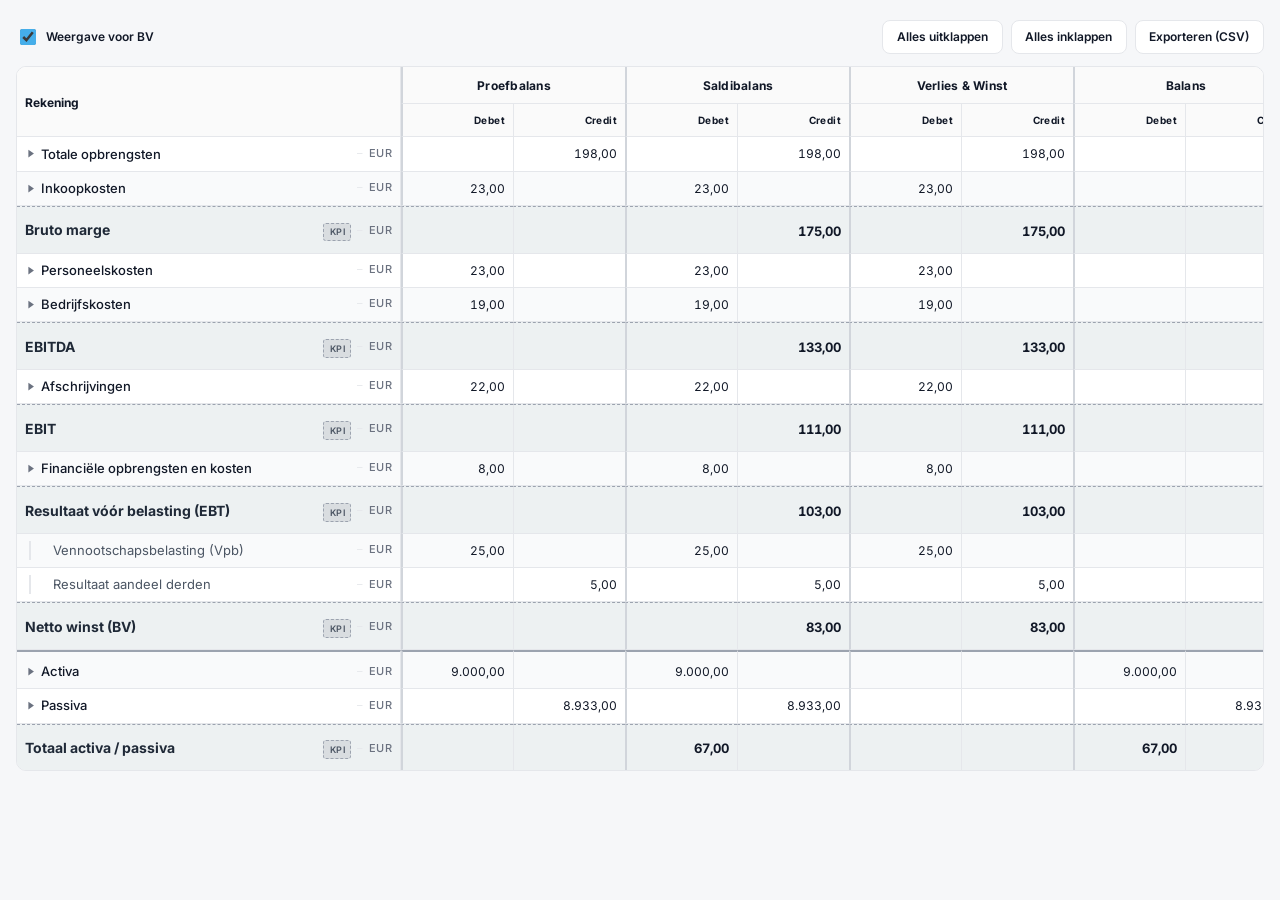
==== commit 515a1fcf: "Update financial data values in index.html for Vennootschapsbelasting and Resultaat aandeel derden t" ====
--- a/index.html
+++ b/index.html
@@ -177,9 +177,9 @@
           <td class="account-col"><div class="cell-flex"><span class="acct-text">Resultaat vóór belasting (EBT)</span>
           <span class="tag tag--kpi">KPI</span></div></td><td class="num group-start" data-v="0"></td><td class="num" data-v="0"></td><td class="num group-start" data-v="0"></td><td class="num" data-v="103"></td><td class="num group-start" data-v="0"></td><td class="num" data-v="103"></td><td class="num group-start" data-v="0"></td><td class="num" data-v="0"></td></tr>
           <tr class="breakdown-row row-zebra post-ebt-detail" data-entity-profile="bv">
-          <td class="account-col account-label">Vennootschapsbelasting (Vpb)</td><td class="num group-start" data-v="0"></td><td class="num" data-v="0"></td><td class="num group-start" data-v="0"></td><td class="num" data-v="0"></td><td class="num group-start" data-v="25"></td><td class="num" data-v="0"></td><td class="num group-start" data-v="0"></td><td class="num" data-v="0"></td></tr>
+          <td class="account-col account-label">Vennootschapsbelasting (Vpb)</td><td class="num group-start" data-v="25"></td><td class="num" data-v="0"></td><td class="num group-start" data-v="25"></td><td class="num" data-v="0"></td><td class="num group-start" data-v="25"></td><td class="num" data-v="0"></td><td class="num group-start" data-v="0"></td><td class="num" data-v="0"></td></tr>
           <tr class="breakdown-row row-zebra post-ebt-detail" data-entity-profile="bv">
-          <td class="account-col account-label">Resultaat aandeel derden</td><td class="num group-start" data-v="0"></td><td class="num" data-v="0"></td><td class="num group-start" data-v="0"></td><td class="num" data-v="0"></td><td class="num group-start" data-v="0"></td><td class="num" data-v="5"></td><td class="num group-start" data-v="0"></td><td class="num" data-v="0"></td></tr>
+          <td class="account-col account-label">Resultaat aandeel derden</td><td class="num group-start" data-v="0"></td><td class="num" data-v="5"></td><td class="num group-start" data-v="0"></td><td class="num" data-v="5"></td><td class="num group-start" data-v="0"></td><td class="num" data-v="5"></td><td class="num group-start" data-v="0"></td><td class="num" data-v="0"></td></tr>
           <tr class="kpi-row" data-entity-profile="bv">
           <td class="account-col"><div class="cell-flex"><span class="acct-text">Netto winst (BV)</span>
           <span class="tag tag--kpi">KPI</span></div></td><td class="num group-start" data-v="0"></td><td class="num" data-v="0"></td><td class="num group-start" data-v="0"></td><td class="num" data-v="83"></td><td class="num group-start" data-v="0"></td><td class="num" data-v="83"></td><td class="num group-start" data-v="0"></td><td class="num" data-v="0"></td></tr>
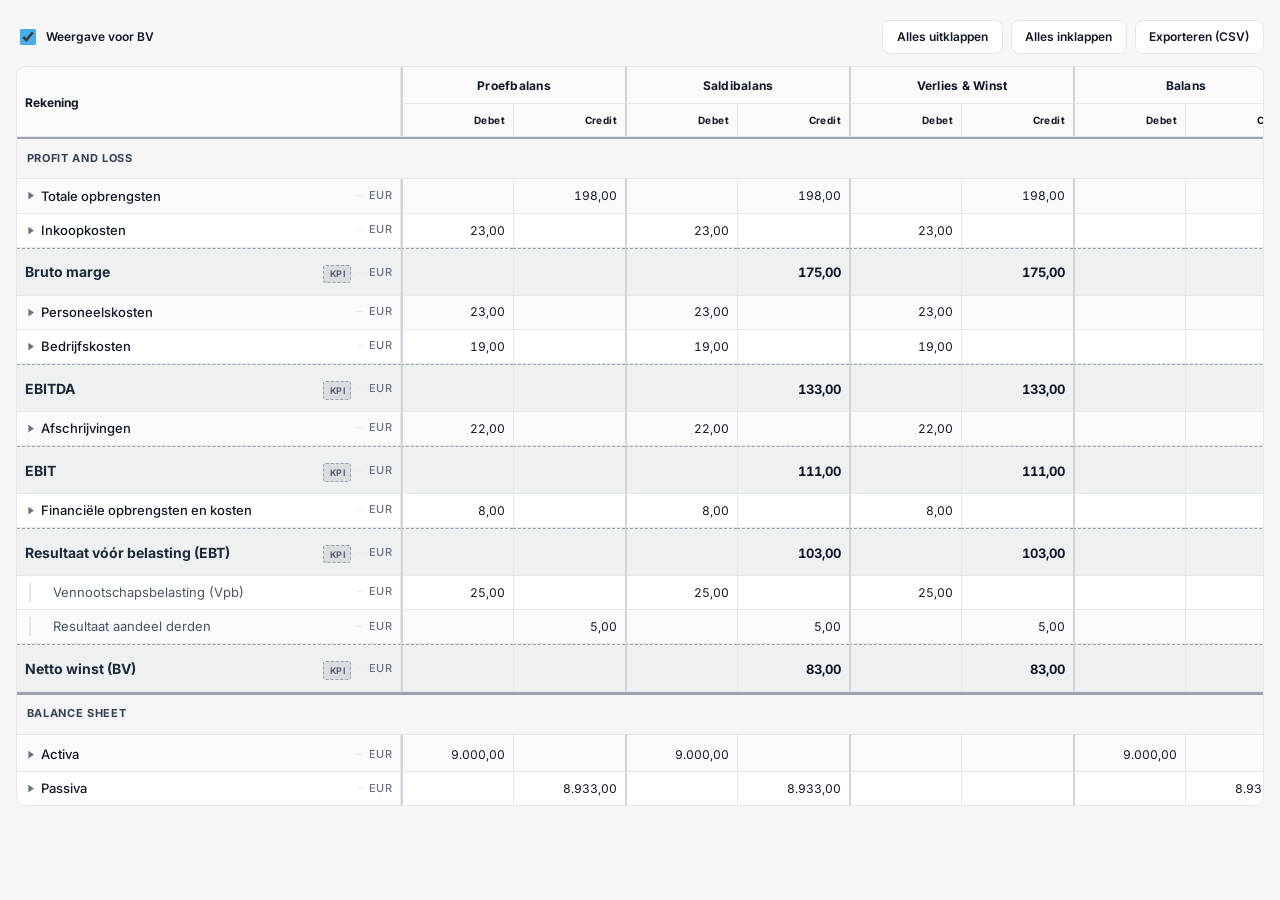
==== commit 3bbcbe09: "Add section titles for Profit and Loss and Balance Sheet in index.html; enhance styles for section t" ====
--- a/index.html
+++ b/index.html
@@ -52,6 +52,8 @@
           </tr>
         </thead>
         <tbody>
+          <tr class="section-title-row">
+          <td class="section-title-cell" colspan="9">Profit and Loss</td></tr>
           <tr class="parent-row row-zebra" data-parent="revenue">
           <td class="account-col"><button type="button" class="expand-toggle" aria-expanded="false" id="revenue-btn">
           <span class="chevron" aria-hidden="true"><svg viewBox="0 0 10 10" fill="currentColor"><polygon points="3,1.5 3,8.5 8,5" /></svg></span><span>Totale opbrengsten</span></button></td>
@@ -186,6 +188,8 @@
           <tr class="kpi-row" data-entity-profile="ez-vof">
           <td class="account-col"><div class="cell-flex"><span class="acct-text">Netto winst (EZ/VOF)</span>
           <span class="tag tag--kpi">KPI</span></div></td><td class="num group-start" data-v="0"></td><td class="num" data-v="0"></td><td class="num group-start" data-v="0"></td><td class="num" data-v="103"></td><td class="num group-start" data-v="0"></td><td class="num" data-v="103"></td><td class="num group-start" data-v="0"></td><td class="num" data-v="0"></td></tr>
+          <tr class="section-title-row section-title-row--balance">
+          <td class="section-title-cell" colspan="9">Balance Sheet</td></tr>
           <tr class="parent-row row-zebra balance-sheet-parent" data-parent="bs-activa">
           <td class="account-col"><button type="button" class="expand-toggle" aria-expanded="false" id="bs-activa-btn">
           <span class="chevron" aria-hidden="true"><svg viewBox="0 0 10 10" fill="currentColor"><polygon points="3,1.5 3,8.5 8,5" /></svg></span><span>Activa</span></button></td>
--- a/styles.css
+++ b/styles.css
@@ -67,8 +67,23 @@
   display: none;
 }
 
+tr.section-title-row td.section-title-cell {
+  padding: 0.72rem 0.6rem;
+  border-top: 2px solid var(--kpi-rule);
+  border-bottom: 1px solid var(--border);
+  background: #f3f5f7;
+  color: #374151;
+  font-size: 11px;
+  font-weight: 700;
+  text-transform: uppercase;
+  letter-spacing: 0.06em;
+}
+
+tr.section-title-row--balance td.section-title-cell {
+  border-top: 3px solid var(--kpi-rule);
+}
+
 .parent-row[data-parent="bs-activa"] td {
-  border-top: 2px solid var(--kpi-rule);
   padding-top: 0.65rem;
 }
 
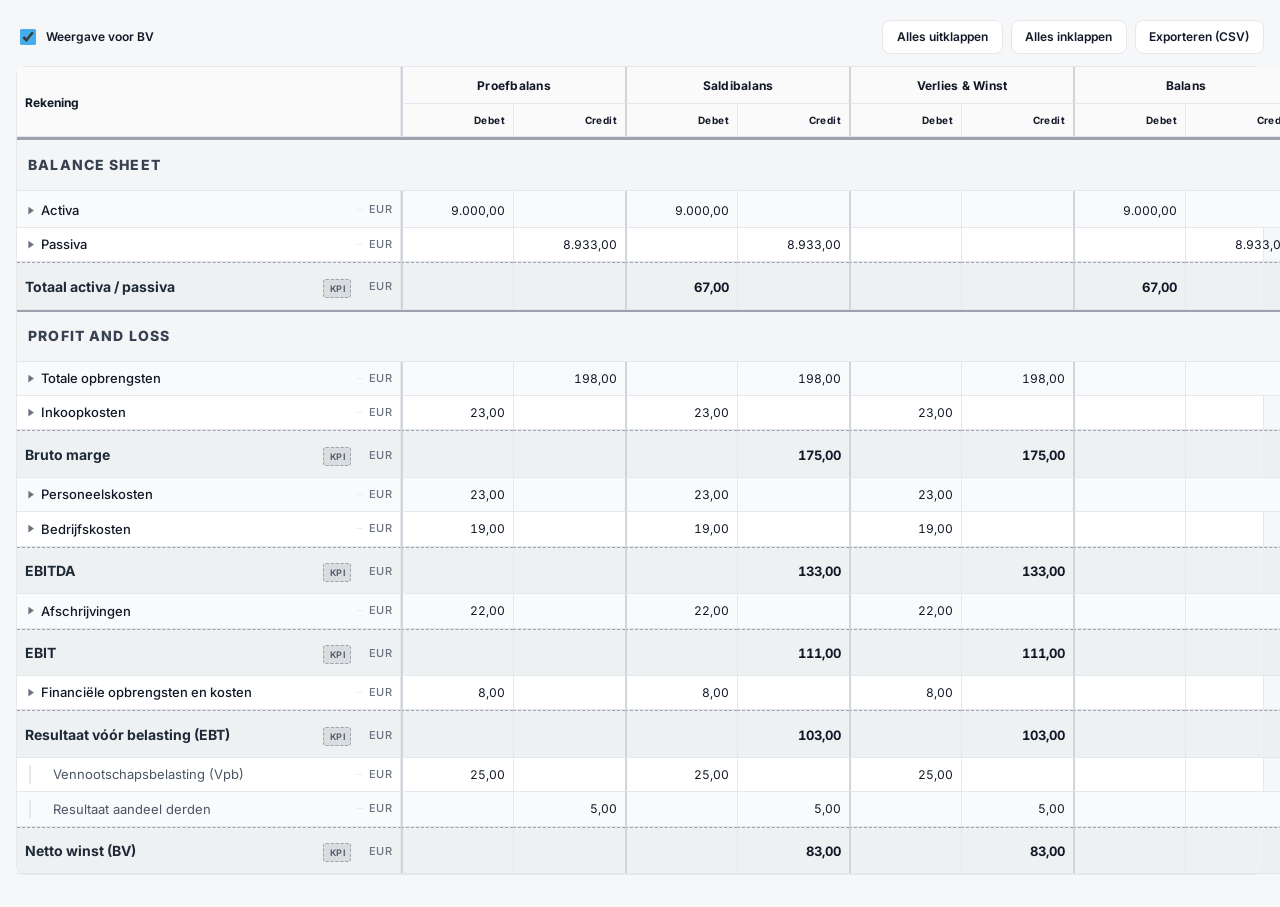
==== commit 8d7dea1f: "Remove detailed breakdown rows for revenue and inkoop sections in index.html to streamline financial" ====
--- a/index.html
+++ b/index.html
@@ -52,7 +52,170 @@
           </tr>
         </thead>
         <tbody>
-          <tr class="section-title-row">
+          <tr class="section-title-row section-title-row--balance">
+          <td class="section-title-cell" colspan="9">Balance Sheet</td></tr>
+          <tr class="parent-row row-zebra balance-sheet-parent" data-parent="bs-activa">
+          <td class="account-col"><button type="button" class="expand-toggle" aria-expanded="false" id="bs-activa-btn">
+          <span class="chevron" aria-hidden="true"><svg viewBox="0 0 10 10" fill="currentColor"><polygon points="3,1.5 3,8.5 8,5" /></svg></span><span>Activa</span></button></td>
+          <td class="num group-start" data-v="9000"></td><td class="num" data-v="0"></td><td class="num group-start" data-v="9000"></td><td class="num" data-v="0"></td><td class="num group-start" data-v="0"></td><td class="num" data-v="0"></td><td class="num group-start" data-v="9000"></td><td class="num" data-v="0"></td></tr>
+          <tr class="breakdown-row row-zebra balance-sheet-row hidden" data-breakdown="bs-activa">
+          <td class="account-col account-label">Immateriële activa - oprichting</td><td class="num group-start" data-v="389"></td><td class="num" data-v="0"></td><td class="num group-start" data-v="389"></td><td class="num" data-v="0"></td><td class="num group-start" data-v="0"></td><td class="num" data-v="0"></td><td class="num group-start" data-v="389"></td><td class="num" data-v="0"></td></tr>
+          <tr class="breakdown-row row-zebra balance-sheet-row hidden" data-breakdown="bs-activa">
+          <td class="account-col account-label">Immateriële activa - R&amp;D</td><td class="num group-start" data-v="232"></td><td class="num" data-v="0"></td><td class="num group-start" data-v="232"></td><td class="num" data-v="0"></td><td class="num group-start" data-v="0"></td><td class="num" data-v="0"></td><td class="num group-start" data-v="232"></td><td class="num" data-v="0"></td></tr>
+          <tr class="breakdown-row row-zebra balance-sheet-row hidden" data-breakdown="bs-activa">
+          <td class="account-col account-label">Immateriële activa - IP</td><td class="num group-start" data-v="283"></td><td class="num" data-v="0"></td><td class="num group-start" data-v="283"></td><td class="num" data-v="0"></td><td class="num group-start" data-v="0"></td><td class="num" data-v="0"></td><td class="num group-start" data-v="283"></td><td class="num" data-v="0"></td></tr>
+          <tr class="breakdown-row row-zebra balance-sheet-row hidden" data-breakdown="bs-activa">
+          <td class="account-col account-label">Goodwill</td><td class="num group-start" data-v="268"></td><td class="num" data-v="0"></td><td class="num group-start" data-v="268"></td><td class="num" data-v="0"></td><td class="num group-start" data-v="0"></td><td class="num" data-v="0"></td><td class="num group-start" data-v="268"></td><td class="num" data-v="0"></td></tr>
+          <tr class="breakdown-row row-zebra balance-sheet-row hidden" data-breakdown="bs-activa">
+          <td class="account-col account-label">Grond</td><td class="num group-start" data-v="374"></td><td class="num" data-v="0"></td><td class="num group-start" data-v="374"></td><td class="num" data-v="0"></td><td class="num group-start" data-v="0"></td><td class="num" data-v="0"></td><td class="num group-start" data-v="374"></td><td class="num" data-v="0"></td></tr>
+          <tr class="breakdown-row row-zebra balance-sheet-row hidden" data-breakdown="bs-activa">
+          <td class="account-col account-label">Bedrijfspand</td><td class="num group-start" data-v="43"></td><td class="num" data-v="0"></td><td class="num group-start" data-v="43"></td><td class="num" data-v="0"></td><td class="num group-start" data-v="0"></td><td class="num" data-v="0"></td><td class="num group-start" data-v="43"></td><td class="num" data-v="0"></td></tr>
+          <tr class="breakdown-row row-zebra balance-sheet-row hidden" data-breakdown="bs-activa">
+          <td class="account-col account-label">Verbouwingen</td><td class="num group-start" data-v="447"></td><td class="num" data-v="0"></td><td class="num group-start" data-v="447"></td><td class="num" data-v="0"></td><td class="num group-start" data-v="0"></td><td class="num" data-v="0"></td><td class="num group-start" data-v="447"></td><td class="num" data-v="0"></td></tr>
+          <tr class="breakdown-row row-zebra balance-sheet-row hidden" data-breakdown="bs-activa">
+          <td class="account-col account-label">Machines - aanschaf</td><td class="num group-start" data-v="421"></td><td class="num" data-v="0"></td><td class="num group-start" data-v="421"></td><td class="num" data-v="0"></td><td class="num group-start" data-v="0"></td><td class="num" data-v="0"></td><td class="num group-start" data-v="421"></td><td class="num" data-v="0"></td></tr>
+          <tr class="breakdown-row row-zebra balance-sheet-row hidden" data-breakdown="bs-activa">
+          <td class="account-col account-label">Auto's &amp; andere vervoermiddelen</td><td class="num group-start" data-v="207"></td><td class="num" data-v="0"></td><td class="num group-start" data-v="207"></td><td class="num" data-v="0"></td><td class="num group-start" data-v="0"></td><td class="num" data-v="0"></td><td class="num group-start" data-v="207"></td><td class="num" data-v="0"></td></tr>
+          <tr class="breakdown-row row-zebra balance-sheet-row hidden" data-breakdown="bs-activa">
+          <td class="account-col account-label">Inventaris &amp; Inrichting</td><td class="num group-start" data-v="141"></td><td class="num" data-v="0"></td><td class="num group-start" data-v="141"></td><td class="num" data-v="0"></td><td class="num group-start" data-v="0"></td><td class="num" data-v="0"></td><td class="num group-start" data-v="141"></td><td class="num" data-v="0"></td></tr>
+          <tr class="breakdown-row row-zebra balance-sheet-row hidden" data-breakdown="bs-activa">
+          <td class="account-col account-label">Andere vaste activa</td><td class="num group-start" data-v="149"></td><td class="num" data-v="0"></td><td class="num group-start" data-v="149"></td><td class="num" data-v="0"></td><td class="num group-start" data-v="0"></td><td class="num" data-v="0"></td><td class="num group-start" data-v="149"></td><td class="num" data-v="0"></td></tr>
+          <tr class="breakdown-row row-zebra balance-sheet-row hidden" data-breakdown="bs-activa">
+          <td class="account-col account-label">Deelnemingen - Groepmij</td><td class="num group-start" data-v="56"></td><td class="num" data-v="0"></td><td class="num group-start" data-v="56"></td><td class="num" data-v="0"></td><td class="num group-start" data-v="0"></td><td class="num" data-v="0"></td><td class="num group-start" data-v="56"></td><td class="num" data-v="0"></td></tr>
+          <tr class="breakdown-row row-zebra balance-sheet-row hidden" data-breakdown="bs-activa">
+          <td class="account-col account-label">Deelnemingen -Overig verbonden</td><td class="num group-start" data-v="409"></td><td class="num" data-v="0"></td><td class="num group-start" data-v="409"></td><td class="num" data-v="0"></td><td class="num group-start" data-v="0"></td><td class="num" data-v="0"></td><td class="num group-start" data-v="409"></td><td class="num" data-v="0"></td></tr>
+          <tr class="breakdown-row row-zebra balance-sheet-row hidden" data-breakdown="bs-activa">
+          <td class="account-col account-label">Deelnemingen- Overig</td><td class="num group-start" data-v="61"></td><td class="num" data-v="0"></td><td class="num group-start" data-v="61"></td><td class="num" data-v="0"></td><td class="num group-start" data-v="0"></td><td class="num" data-v="0"></td><td class="num group-start" data-v="61"></td><td class="num" data-v="0"></td></tr>
+          <tr class="breakdown-row row-zebra balance-sheet-row hidden" data-breakdown="bs-activa">
+          <td class="account-col account-label">Beleggingen (lang)</td><td class="num group-start" data-v="459"></td><td class="num" data-v="0"></td><td class="num group-start" data-v="459"></td><td class="num" data-v="0"></td><td class="num group-start" data-v="0"></td><td class="num" data-v="0"></td><td class="num group-start" data-v="459"></td><td class="num" data-v="0"></td></tr>
+          <tr class="breakdown-row row-zebra balance-sheet-row hidden" data-breakdown="bs-activa">
+          <td class="account-col account-label">Lening aan groepsmij.</td><td class="num group-start" data-v="500"></td><td class="num" data-v="0"></td><td class="num group-start" data-v="500"></td><td class="num" data-v="0"></td><td class="num group-start" data-v="0"></td><td class="num" data-v="0"></td><td class="num group-start" data-v="500"></td><td class="num" data-v="0"></td></tr>
+          <tr class="breakdown-row row-zebra balance-sheet-row hidden" data-breakdown="bs-activa">
+          <td class="account-col account-label">Lening aan deelneming</td><td class="num group-start" data-v="73"></td><td class="num" data-v="0"></td><td class="num group-start" data-v="73"></td><td class="num" data-v="0"></td><td class="num group-start" data-v="0"></td><td class="num" data-v="0"></td><td class="num group-start" data-v="73"></td><td class="num" data-v="0"></td></tr>
+          <tr class="breakdown-row row-zebra balance-sheet-row hidden" data-breakdown="bs-activa">
+          <td class="account-col account-label">Lening aan verbonden partij</td><td class="num group-start" data-v="83"></td><td class="num" data-v="0"></td><td class="num group-start" data-v="83"></td><td class="num" data-v="0"></td><td class="num group-start" data-v="0"></td><td class="num" data-v="0"></td><td class="num group-start" data-v="83"></td><td class="num" data-v="0"></td></tr>
+          <tr class="breakdown-row row-zebra balance-sheet-row hidden" data-breakdown="bs-activa">
+          <td class="account-col account-label">Belastingtegoed (lang)</td><td class="num group-start" data-v="280"></td><td class="num" data-v="0"></td><td class="num group-start" data-v="280"></td><td class="num" data-v="0"></td><td class="num group-start" data-v="0"></td><td class="num" data-v="0"></td><td class="num group-start" data-v="280"></td><td class="num" data-v="0"></td></tr>
+          <tr class="breakdown-row row-zebra balance-sheet-row hidden" data-breakdown="bs-activa">
+          <td class="account-col account-label">Overige vorderingen (lang)</td><td class="num group-start" data-v="477"></td><td class="num" data-v="0"></td><td class="num group-start" data-v="477"></td><td class="num" data-v="0"></td><td class="num group-start" data-v="0"></td><td class="num" data-v="0"></td><td class="num group-start" data-v="477"></td><td class="num" data-v="0"></td></tr>
+          <tr class="breakdown-row row-zebra balance-sheet-row hidden" data-breakdown="bs-activa">
+          <td class="account-col account-label">Uitgeleende bedragen</td><td class="num group-start" data-v="78"></td><td class="num" data-v="0"></td><td class="num group-start" data-v="78"></td><td class="num" data-v="0"></td><td class="num group-start" data-v="0"></td><td class="num" data-v="0"></td><td class="num group-start" data-v="78"></td><td class="num" data-v="0"></td></tr>
+          <tr class="breakdown-row row-zebra balance-sheet-row hidden" data-breakdown="bs-activa">
+          <td class="account-col account-label">Voorraad</td><td class="num group-start" data-v="114"></td><td class="num" data-v="0"></td><td class="num group-start" data-v="114"></td><td class="num" data-v="0"></td><td class="num group-start" data-v="0"></td><td class="num" data-v="0"></td><td class="num group-start" data-v="114"></td><td class="num" data-v="0"></td></tr>
+          <tr class="breakdown-row row-zebra balance-sheet-row hidden" data-breakdown="bs-activa">
+          <td class="account-col account-label">Projecten in uitvoering</td><td class="num group-start" data-v="421"></td><td class="num" data-v="0"></td><td class="num group-start" data-v="421"></td><td class="num" data-v="0"></td><td class="num group-start" data-v="0"></td><td class="num" data-v="0"></td><td class="num group-start" data-v="421"></td><td class="num" data-v="0"></td></tr>
+          <tr class="breakdown-row row-zebra balance-sheet-row hidden" data-breakdown="bs-activa">
+          <td class="account-col account-label">Debiteuren (Klanten)</td><td class="num group-start" data-v="227"></td><td class="num" data-v="0"></td><td class="num group-start" data-v="227"></td><td class="num" data-v="0"></td><td class="num group-start" data-v="0"></td><td class="num" data-v="0"></td><td class="num group-start" data-v="227"></td><td class="num" data-v="0"></td></tr>
+          <tr class="breakdown-row row-zebra balance-sheet-row hidden" data-breakdown="bs-activa">
+          <td class="account-col account-label">R/C Groepsmij.</td><td class="num group-start" data-v="202"></td><td class="num" data-v="0"></td><td class="num group-start" data-v="202"></td><td class="num" data-v="0"></td><td class="num group-start" data-v="0"></td><td class="num" data-v="0"></td><td class="num group-start" data-v="202"></td><td class="num" data-v="0"></td></tr>
+          <tr class="breakdown-row row-zebra balance-sheet-row hidden" data-breakdown="bs-activa">
+          <td class="account-col account-label">R/C Verbonden partijen</td><td class="num group-start" data-v="487"></td><td class="num" data-v="0"></td><td class="num group-start" data-v="487"></td><td class="num" data-v="0"></td><td class="num group-start" data-v="0"></td><td class="num" data-v="0"></td><td class="num group-start" data-v="487"></td><td class="num" data-v="0"></td></tr>
+          <tr class="breakdown-row row-zebra balance-sheet-row hidden" data-breakdown="bs-activa">
+          <td class="account-col account-label">R/C Deelneming</td><td class="num group-start" data-v="146"></td><td class="num" data-v="0"></td><td class="num group-start" data-v="146"></td><td class="num" data-v="0"></td><td class="num group-start" data-v="0"></td><td class="num" data-v="0"></td><td class="num group-start" data-v="146"></td><td class="num" data-v="0"></td></tr>
+          <tr class="breakdown-row row-zebra balance-sheet-row hidden" data-breakdown="bs-activa">
+          <td class="account-col account-label">Opgevraagd kapitaal</td><td class="num group-start" data-v="346"></td><td class="num" data-v="0"></td><td class="num group-start" data-v="346"></td><td class="num" data-v="0"></td><td class="num group-start" data-v="0"></td><td class="num" data-v="0"></td><td class="num group-start" data-v="346"></td><td class="num" data-v="0"></td></tr>
+          <tr class="breakdown-row row-zebra balance-sheet-row hidden" data-breakdown="bs-activa">
+          <td class="account-col account-label">Rekening-courant aandeelhouders</td><td class="num group-start" data-v="182"></td><td class="num" data-v="0"></td><td class="num group-start" data-v="182"></td><td class="num" data-v="0"></td><td class="num group-start" data-v="0"></td><td class="num" data-v="0"></td><td class="num group-start" data-v="182"></td><td class="num" data-v="0"></td></tr>
+          <tr class="breakdown-row row-zebra balance-sheet-row hidden" data-breakdown="bs-activa">
+          <td class="account-col account-label">Pensioenvordering</td><td class="num group-start" data-v="502"></td><td class="num" data-v="0"></td><td class="num group-start" data-v="502"></td><td class="num" data-v="0"></td><td class="num group-start" data-v="0"></td><td class="num" data-v="0"></td><td class="num group-start" data-v="502"></td><td class="num" data-v="0"></td></tr>
+          <tr class="breakdown-row row-zebra balance-sheet-row hidden" data-breakdown="bs-activa">
+          <td class="account-col account-label">Vooruitbetaalde kosten</td><td class="num group-start" data-v="482"></td><td class="num" data-v="0"></td><td class="num group-start" data-v="482"></td><td class="num" data-v="0"></td><td class="num group-start" data-v="0"></td><td class="num" data-v="0"></td><td class="num group-start" data-v="482"></td><td class="num" data-v="0"></td></tr>
+          <tr class="breakdown-row row-zebra balance-sheet-row hidden" data-breakdown="bs-activa">
+          <td class="account-col account-label">Effecten</td><td class="num group-start" data-v="164"></td><td class="num" data-v="0"></td><td class="num group-start" data-v="164"></td><td class="num" data-v="0"></td><td class="num group-start" data-v="0"></td><td class="num" data-v="0"></td><td class="num group-start" data-v="164"></td><td class="num" data-v="0"></td></tr>
+          <tr class="breakdown-row row-zebra balance-sheet-row hidden" data-breakdown="bs-activa">
+          <td class="account-col account-label">Bank</td><td class="num group-start" data-v="179"></td><td class="num" data-v="0"></td><td class="num group-start" data-v="179"></td><td class="num" data-v="0"></td><td class="num group-start" data-v="0"></td><td class="num" data-v="0"></td><td class="num group-start" data-v="179"></td><td class="num" data-v="0"></td></tr>
+          <tr class="breakdown-row row-zebra balance-sheet-row hidden" data-breakdown="bs-activa">
+          <td class="account-col account-label">Kas</td><td class="num group-start" data-v="81"></td><td class="num" data-v="0"></td><td class="num group-start" data-v="81"></td><td class="num" data-v="0"></td><td class="num group-start" data-v="0"></td><td class="num" data-v="0"></td><td class="num group-start" data-v="81"></td><td class="num" data-v="0"></td></tr>
+          <tr class="breakdown-row row-zebra balance-sheet-row hidden" data-breakdown="bs-activa">
+          <td class="account-col account-label">Interne overboekingen</td><td class="num group-start" data-v="37"></td><td class="num" data-v="0"></td><td class="num group-start" data-v="37"></td><td class="num" data-v="0"></td><td class="num group-start" data-v="0"></td><td class="num" data-v="0"></td><td class="num group-start" data-v="37"></td><td class="num" data-v="0"></td></tr>
+          <tr class="subtotal-row row-zebra hidden" data-subtotal="bs-activa">
+          <td class="account-col"><div class="cell-flex"><span class="acct-text">Totaal activa</span>
+          <span class="tag tag--subtotal">Subtotaal</span></div></td><td class="num group-start" data-v="9000"></td><td class="num" data-v="0"></td><td class="num group-start" data-v="9000"></td><td class="num" data-v="0"></td><td class="num group-start" data-v="0"></td><td class="num" data-v="0"></td><td class="num group-start" data-v="9000"></td><td class="num" data-v="0"></td></tr>
+          <tr class="parent-row row-zebra balance-sheet-parent" data-parent="bs-passiva">
+          <td class="account-col"><button type="button" class="expand-toggle" aria-expanded="false" id="bs-passiva-btn">
+          <span class="chevron" aria-hidden="true"><svg viewBox="0 0 10 10" fill="currentColor"><polygon points="3,1.5 3,8.5 8,5" /></svg></span><span>Passiva</span></button></td>
+          <td class="num group-start" data-v="0"></td><td class="num" data-v="9000"></td><td class="num group-start" data-v="0"></td><td class="num" data-v="9000"></td><td class="num group-start" data-v="0"></td><td class="num" data-v="0"></td><td class="num group-start" data-v="0"></td><td class="num" data-v="9000"></td></tr>
+          <tr class="breakdown-row row-zebra balance-sheet-row hidden" data-breakdown="bs-passiva">
+          <td class="account-col account-label">Aandelenkapitaal</td><td class="num group-start" data-v="0"></td><td class="num" data-v="445"></td><td class="num group-start" data-v="0"></td><td class="num" data-v="445"></td><td class="num group-start" data-v="0"></td><td class="num" data-v="0"></td><td class="num group-start" data-v="0"></td><td class="num" data-v="445"></td></tr>
+          <tr class="breakdown-row row-zebra balance-sheet-row hidden" data-breakdown="bs-passiva">
+          <td class="account-col account-label">Agio</td><td class="num group-start" data-v="0"></td><td class="num" data-v="367"></td><td class="num group-start" data-v="0"></td><td class="num" data-v="367"></td><td class="num group-start" data-v="0"></td><td class="num" data-v="0"></td><td class="num group-start" data-v="0"></td><td class="num" data-v="367"></td></tr>
+          <tr class="breakdown-row row-zebra balance-sheet-row hidden" data-breakdown="bs-passiva">
+          <td class="account-col account-label">Herwaarderingsreserve</td><td class="num group-start" data-v="0"></td><td class="num" data-v="62"></td><td class="num group-start" data-v="0"></td><td class="num" data-v="62"></td><td class="num group-start" data-v="0"></td><td class="num" data-v="0"></td><td class="num group-start" data-v="0"></td><td class="num" data-v="62"></td></tr>
+          <tr class="breakdown-row row-zebra balance-sheet-row hidden" data-breakdown="bs-passiva">
+          <td class="account-col account-label">Wettelijke reserves</td><td class="num group-start" data-v="0"></td><td class="num" data-v="77"></td><td class="num group-start" data-v="0"></td><td class="num" data-v="77"></td><td class="num group-start" data-v="0"></td><td class="num" data-v="0"></td><td class="num group-start" data-v="0"></td><td class="num" data-v="77"></td></tr>
+          <tr class="breakdown-row row-zebra balance-sheet-row hidden" data-breakdown="bs-passiva">
+          <td class="account-col account-label">Statutaire reserves</td><td class="num group-start" data-v="0"></td><td class="num" data-v="310"></td><td class="num group-start" data-v="0"></td><td class="num" data-v="310"></td><td class="num group-start" data-v="0"></td><td class="num" data-v="0"></td><td class="num group-start" data-v="0"></td><td class="num" data-v="310"></td></tr>
+          <tr class="breakdown-row row-zebra balance-sheet-row hidden" data-breakdown="bs-passiva">
+          <td class="account-col account-label">Overige reserves</td><td class="num group-start" data-v="0"></td><td class="num" data-v="442"></td><td class="num group-start" data-v="0"></td><td class="num" data-v="442"></td><td class="num group-start" data-v="0"></td><td class="num" data-v="0"></td><td class="num group-start" data-v="0"></td><td class="num" data-v="442"></td></tr>
+          <tr class="breakdown-row row-zebra balance-sheet-row hidden" data-breakdown="bs-passiva">
+          <td class="account-col account-label">Onverdeelde winst</td><td class="num group-start" data-v="0"></td><td class="num" data-v="500"></td><td class="num group-start" data-v="0"></td><td class="num" data-v="500"></td><td class="num group-start" data-v="0"></td><td class="num" data-v="0"></td><td class="num group-start" data-v="0"></td><td class="num" data-v="500"></td></tr>
+          <tr class="breakdown-row row-zebra balance-sheet-row hidden" data-breakdown="bs-passiva" data-entity-profile="ez-vof">
+          <td class="account-col account-label">Eigen vermogen EZ &amp; VOF</td><td class="num group-start" data-v="0"></td><td class="num" data-v="67"></td><td class="num group-start" data-v="0"></td><td class="num" data-v="67"></td><td class="num group-start" data-v="0"></td><td class="num" data-v="0"></td><td class="num group-start" data-v="0"></td><td class="num" data-v="67"></td></tr>
+          <tr class="breakdown-row row-zebra balance-sheet-row hidden" data-breakdown="bs-passiva">
+          <td class="account-col account-label">Aandeel derden</td><td class="num group-start" data-v="0"></td><td class="num" data-v="307"></td><td class="num group-start" data-v="0"></td><td class="num" data-v="307"></td><td class="num group-start" data-v="0"></td><td class="num" data-v="0"></td><td class="num group-start" data-v="0"></td><td class="num" data-v="307"></td></tr>
+          <tr class="breakdown-row row-zebra balance-sheet-row hidden" data-breakdown="bs-passiva">
+          <td class="account-col account-label">Fiscale reserves</td><td class="num group-start" data-v="0"></td><td class="num" data-v="145"></td><td class="num group-start" data-v="0"></td><td class="num" data-v="145"></td><td class="num group-start" data-v="0"></td><td class="num" data-v="0"></td><td class="num group-start" data-v="0"></td><td class="num" data-v="145"></td></tr>
+          <tr class="breakdown-row row-zebra balance-sheet-row hidden" data-breakdown="bs-passiva">
+          <td class="account-col account-label">Pensioenvoorziening</td><td class="num group-start" data-v="0"></td><td class="num" data-v="32"></td><td class="num group-start" data-v="0"></td><td class="num" data-v="32"></td><td class="num group-start" data-v="0"></td><td class="num" data-v="0"></td><td class="num group-start" data-v="0"></td><td class="num" data-v="32"></td></tr>
+          <tr class="breakdown-row row-zebra balance-sheet-row hidden" data-breakdown="bs-passiva">
+          <td class="account-col account-label">Belastingvoorziening</td><td class="num group-start" data-v="0"></td><td class="num" data-v="85"></td><td class="num group-start" data-v="0"></td><td class="num" data-v="85"></td><td class="num group-start" data-v="0"></td><td class="num" data-v="0"></td><td class="num group-start" data-v="0"></td><td class="num" data-v="85"></td></tr>
+          <tr class="breakdown-row row-zebra balance-sheet-row hidden" data-breakdown="bs-passiva">
+          <td class="account-col account-label">Overige voorzieningen</td><td class="num group-start" data-v="0"></td><td class="num" data-v="62"></td><td class="num group-start" data-v="0"></td><td class="num" data-v="62"></td><td class="num group-start" data-v="0"></td><td class="num" data-v="0"></td><td class="num group-start" data-v="0"></td><td class="num" data-v="62"></td></tr>
+          <tr class="breakdown-row row-zebra balance-sheet-row hidden" data-breakdown="bs-passiva">
+          <td class="account-col account-label">Negatieve goodwill</td><td class="num group-start" data-v="0"></td><td class="num" data-v="85"></td><td class="num group-start" data-v="0"></td><td class="num" data-v="85"></td><td class="num group-start" data-v="0"></td><td class="num" data-v="0"></td><td class="num group-start" data-v="0"></td><td class="num" data-v="85"></td></tr>
+          <tr class="breakdown-row row-zebra balance-sheet-row hidden" data-breakdown="bs-passiva">
+          <td class="account-col account-label">Banklening (lang)</td><td class="num group-start" data-v="0"></td><td class="num" data-v="275"></td><td class="num group-start" data-v="0"></td><td class="num" data-v="275"></td><td class="num group-start" data-v="0"></td><td class="num" data-v="0"></td><td class="num group-start" data-v="0"></td><td class="num" data-v="275"></td></tr>
+          <tr class="breakdown-row row-zebra balance-sheet-row hidden" data-breakdown="bs-passiva">
+          <td class="account-col account-label">Achtergestelde lening</td><td class="num group-start" data-v="0"></td><td class="num" data-v="262"></td><td class="num group-start" data-v="0"></td><td class="num" data-v="262"></td><td class="num group-start" data-v="0"></td><td class="num" data-v="0"></td><td class="num group-start" data-v="0"></td><td class="num" data-v="262"></td></tr>
+          <tr class="breakdown-row row-zebra balance-sheet-row hidden" data-breakdown="bs-passiva">
+          <td class="account-col account-label">Converteerbare lening</td><td class="num group-start" data-v="0"></td><td class="num" data-v="212"></td><td class="num group-start" data-v="0"></td><td class="num" data-v="212"></td><td class="num group-start" data-v="0"></td><td class="num" data-v="0"></td><td class="num group-start" data-v="0"></td><td class="num" data-v="212"></td></tr>
+          <tr class="breakdown-row row-zebra balance-sheet-row hidden" data-breakdown="bs-passiva">
+          <td class="account-col account-label">Obligaties</td><td class="num group-start" data-v="0"></td><td class="num" data-v="235"></td><td class="num group-start" data-v="0"></td><td class="num" data-v="235"></td><td class="num group-start" data-v="0"></td><td class="num" data-v="0"></td><td class="num group-start" data-v="0"></td><td class="num" data-v="235"></td></tr>
+          <tr class="breakdown-row row-zebra balance-sheet-row hidden" data-breakdown="bs-passiva">
+          <td class="account-col account-label">Leasecontract (lang)</td><td class="num group-start" data-v="0"></td><td class="num" data-v="160"></td><td class="num group-start" data-v="0"></td><td class="num" data-v="160"></td><td class="num group-start" data-v="0"></td><td class="num" data-v="0"></td><td class="num group-start" data-v="0"></td><td class="num" data-v="160"></td></tr>
+          <tr class="breakdown-row row-zebra balance-sheet-row hidden" data-breakdown="bs-passiva">
+          <td class="account-col account-label">Schuld aan groepsmij. (lang)</td><td class="num group-start" data-v="0"></td><td class="num" data-v="182"></td><td class="num group-start" data-v="0"></td><td class="num" data-v="182"></td><td class="num group-start" data-v="0"></td><td class="num" data-v="0"></td><td class="num group-start" data-v="0"></td><td class="num" data-v="182"></td></tr>
+          <tr class="breakdown-row row-zebra balance-sheet-row hidden" data-breakdown="bs-passiva">
+          <td class="account-col account-label">Schuld aan verbonden partij (lang)</td><td class="num group-start" data-v="0"></td><td class="num" data-v="222"></td><td class="num group-start" data-v="0"></td><td class="num" data-v="222"></td><td class="num group-start" data-v="0"></td><td class="num" data-v="0"></td><td class="num group-start" data-v="0"></td><td class="num" data-v="222"></td></tr>
+          <tr class="breakdown-row row-zebra balance-sheet-row hidden" data-breakdown="bs-passiva">
+          <td class="account-col account-label">Schuld aan deelneming (lang)</td><td class="num group-start" data-v="0"></td><td class="num" data-v="217"></td><td class="num group-start" data-v="0"></td><td class="num" data-v="217"></td><td class="num group-start" data-v="0"></td><td class="num" data-v="0"></td><td class="num group-start" data-v="0"></td><td class="num" data-v="217"></td></tr>
+          <tr class="breakdown-row row-zebra balance-sheet-row hidden" data-breakdown="bs-passiva">
+          <td class="account-col account-label">Crediteuren (lang)</td><td class="num group-start" data-v="0"></td><td class="num" data-v="45"></td><td class="num group-start" data-v="0"></td><td class="num" data-v="45"></td><td class="num group-start" data-v="0"></td><td class="num" data-v="0"></td><td class="num group-start" data-v="0"></td><td class="num" data-v="45"></td></tr>
+          <tr class="breakdown-row row-zebra balance-sheet-row hidden" data-breakdown="bs-passiva">
+          <td class="account-col account-label">Oudedagsverplichting</td><td class="num group-start" data-v="0"></td><td class="num" data-v="362"></td><td class="num group-start" data-v="0"></td><td class="num" data-v="362"></td><td class="num group-start" data-v="0"></td><td class="num" data-v="0"></td><td class="num group-start" data-v="0"></td><td class="num" data-v="362"></td></tr>
+          <tr class="breakdown-row row-zebra balance-sheet-row hidden" data-breakdown="bs-passiva">
+          <td class="account-col account-label">Overlopende passiva (lang)</td><td class="num group-start" data-v="0"></td><td class="num" data-v="260"></td><td class="num group-start" data-v="0"></td><td class="num" data-v="260"></td><td class="num group-start" data-v="0"></td><td class="num" data-v="0"></td><td class="num group-start" data-v="0"></td><td class="num" data-v="260"></td></tr>
+          <tr class="breakdown-row row-zebra balance-sheet-row hidden" data-breakdown="bs-passiva">
+          <td class="account-col account-label">Roodstand Bank</td><td class="num group-start" data-v="0"></td><td class="num" data-v="330"></td><td class="num group-start" data-v="0"></td><td class="num" data-v="330"></td><td class="num group-start" data-v="0"></td><td class="num" data-v="0"></td><td class="num group-start" data-v="0"></td><td class="num" data-v="330"></td></tr>
+          <tr class="breakdown-row row-zebra balance-sheet-row hidden" data-breakdown="bs-passiva">
+          <td class="account-col account-label">Crediteuren (Leveranciers)</td><td class="num group-start" data-v="0"></td><td class="num" data-v="430"></td><td class="num group-start" data-v="0"></td><td class="num" data-v="430"></td><td class="num group-start" data-v="0"></td><td class="num" data-v="0"></td><td class="num group-start" data-v="0"></td><td class="num" data-v="430"></td></tr>
+          <tr class="breakdown-row row-zebra balance-sheet-row hidden" data-breakdown="bs-passiva">
+          <td class="account-col account-label">Kortlopende leningen</td><td class="num group-start" data-v="0"></td><td class="num" data-v="360"></td><td class="num group-start" data-v="0"></td><td class="num" data-v="360"></td><td class="num group-start" data-v="0"></td><td class="num" data-v="0"></td><td class="num group-start" data-v="0"></td><td class="num" data-v="360"></td></tr>
+          <tr class="breakdown-row row-zebra balance-sheet-row hidden" data-breakdown="bs-passiva">
+          <td class="account-col account-label">BTW</td><td class="num group-start" data-v="0"></td><td class="num" data-v="255"></td><td class="num group-start" data-v="0"></td><td class="num" data-v="255"></td><td class="num group-start" data-v="0"></td><td class="num" data-v="0"></td><td class="num group-start" data-v="0"></td><td class="num" data-v="255"></td></tr>
+          <tr class="breakdown-row row-zebra balance-sheet-row hidden" data-breakdown="bs-passiva">
+          <td class="account-col account-label">Loonbelasting &amp; Premies Sociale Verzekeringen</td><td class="num group-start" data-v="0"></td><td class="num" data-v="55"></td><td class="num group-start" data-v="0"></td><td class="num" data-v="55"></td><td class="num group-start" data-v="0"></td><td class="num" data-v="0"></td><td class="num group-start" data-v="0"></td><td class="num" data-v="55"></td></tr>
+          <tr class="breakdown-row row-zebra balance-sheet-row hidden" data-breakdown="bs-passiva">
+          <td class="account-col account-label">Overige belastingen</td><td class="num group-start" data-v="0"></td><td class="num" data-v="392"></td><td class="num group-start" data-v="0"></td><td class="num" data-v="392"></td><td class="num group-start" data-v="0"></td><td class="num" data-v="0"></td><td class="num group-start" data-v="0"></td><td class="num" data-v="392"></td></tr>
+          <tr class="breakdown-row row-zebra balance-sheet-row hidden" data-breakdown="bs-passiva">
+          <td class="account-col account-label">Schuld groepsmij. (kort)</td><td class="num group-start" data-v="0"></td><td class="num" data-v="55"></td><td class="num group-start" data-v="0"></td><td class="num" data-v="55"></td><td class="num group-start" data-v="0"></td><td class="num" data-v="0"></td><td class="num group-start" data-v="0"></td><td class="num" data-v="55"></td></tr>
+          <tr class="breakdown-row row-zebra balance-sheet-row hidden" data-breakdown="bs-passiva">
+          <td class="account-col account-label">Schuld verbonden partij (kort)</td><td class="num group-start" data-v="0"></td><td class="num" data-v="307"></td><td class="num group-start" data-v="0"></td><td class="num" data-v="307"></td><td class="num group-start" data-v="0"></td><td class="num" data-v="0"></td><td class="num group-start" data-v="0"></td><td class="num" data-v="307"></td></tr>
+          <tr class="breakdown-row row-zebra balance-sheet-row hidden" data-breakdown="bs-passiva">
+          <td class="account-col account-label">Schuld deelneming (kort)</td><td class="num group-start" data-v="0"></td><td class="num" data-v="460"></td><td class="num group-start" data-v="0"></td><td class="num" data-v="460"></td><td class="num group-start" data-v="0"></td><td class="num" data-v="0"></td><td class="num group-start" data-v="0"></td><td class="num" data-v="460"></td></tr>
+          <tr class="breakdown-row row-zebra balance-sheet-row hidden" data-breakdown="bs-passiva">
+          <td class="account-col account-label">Onderhanden projecten (passiva)</td><td class="num group-start" data-v="0"></td><td class="num" data-v="520"></td><td class="num group-start" data-v="0"></td><td class="num" data-v="520"></td><td class="num group-start" data-v="0"></td><td class="num" data-v="0"></td><td class="num group-start" data-v="0"></td><td class="num" data-v="520"></td></tr>
+          <tr class="breakdown-row row-zebra balance-sheet-row hidden" data-breakdown="bs-passiva">
+          <td class="account-col account-label">Nog te betalen kosten</td><td class="num group-start" data-v="0"></td><td class="num" data-v="137"></td><td class="num group-start" data-v="0"></td><td class="num" data-v="137"></td><td class="num group-start" data-v="0"></td><td class="num" data-v="0"></td><td class="num group-start" data-v="0"></td><td class="num" data-v="137"></td></tr>
+          <tr class="breakdown-row row-zebra balance-sheet-row hidden" data-breakdown="bs-passiva">
+          <td class="account-col account-label">Tussenrekening vraagposten</td><td class="num group-start" data-v="0"></td><td class="num" data-v="281"></td><td class="num group-start" data-v="0"></td><td class="num" data-v="281"></td><td class="num group-start" data-v="0"></td><td class="num" data-v="0"></td><td class="num group-start" data-v="0"></td><td class="num" data-v="281"></td></tr>
+          <tr class="subtotal-row row-zebra hidden" data-subtotal="bs-passiva">
+          <td class="account-col"><div class="cell-flex"><span class="acct-text">Totaal passiva</span>
+          <span class="tag tag--subtotal">Subtotaal</span></div></td><td class="num group-start" data-v="0"></td><td class="num" data-v="9000"></td><td class="num group-start" data-v="0"></td><td class="num" data-v="9000"></td><td class="num group-start" data-v="0"></td><td class="num" data-v="0"></td><td class="num group-start" data-v="0"></td><td class="num" data-v="9000"></td></tr>
+          <tr class="kpi-row balance-sheet-kpi" id="bs-totals-kpi">
+          <td class="account-col"><div class="cell-flex"><span class="acct-text">Totaal activa / passiva</span>
+          <span class="tag tag--kpi">KPI</span></div></td><td class="num group-start" data-v="0"></td><td class="num" data-v="0"></td><td class="num group-start" data-v="67"></td><td class="num" data-v="0"></td><td class="num group-start" data-v="0"></td><td class="num" data-v="0"></td><td class="num group-start" data-v="67"></td><td class="num" data-v="0"></td></tr>
+        <tr class="section-title-row">
           <td class="section-title-cell" colspan="9">Profit and Loss</td></tr>
           <tr class="parent-row row-zebra" data-parent="revenue">
           <td class="account-col"><button type="button" class="expand-toggle" aria-expanded="false" id="revenue-btn">
@@ -188,170 +351,7 @@
           <tr class="kpi-row" data-entity-profile="ez-vof">
           <td class="account-col"><div class="cell-flex"><span class="acct-text">Netto winst (EZ/VOF)</span>
           <span class="tag tag--kpi">KPI</span></div></td><td class="num group-start" data-v="0"></td><td class="num" data-v="0"></td><td class="num group-start" data-v="0"></td><td class="num" data-v="103"></td><td class="num group-start" data-v="0"></td><td class="num" data-v="103"></td><td class="num group-start" data-v="0"></td><td class="num" data-v="0"></td></tr>
-          <tr class="section-title-row section-title-row--balance">
-          <td class="section-title-cell" colspan="9">Balance Sheet</td></tr>
-          <tr class="parent-row row-zebra balance-sheet-parent" data-parent="bs-activa">
-          <td class="account-col"><button type="button" class="expand-toggle" aria-expanded="false" id="bs-activa-btn">
-          <span class="chevron" aria-hidden="true"><svg viewBox="0 0 10 10" fill="currentColor"><polygon points="3,1.5 3,8.5 8,5" /></svg></span><span>Activa</span></button></td>
-          <td class="num group-start" data-v="9000"></td><td class="num" data-v="0"></td><td class="num group-start" data-v="9000"></td><td class="num" data-v="0"></td><td class="num group-start" data-v="0"></td><td class="num" data-v="0"></td><td class="num group-start" data-v="9000"></td><td class="num" data-v="0"></td></tr>
-          <tr class="breakdown-row row-zebra balance-sheet-row hidden" data-breakdown="bs-activa">
-          <td class="account-col account-label">Immateriële activa - oprichting</td><td class="num group-start" data-v="389"></td><td class="num" data-v="0"></td><td class="num group-start" data-v="389"></td><td class="num" data-v="0"></td><td class="num group-start" data-v="0"></td><td class="num" data-v="0"></td><td class="num group-start" data-v="389"></td><td class="num" data-v="0"></td></tr>
-          <tr class="breakdown-row row-zebra balance-sheet-row hidden" data-breakdown="bs-activa">
-          <td class="account-col account-label">Immateriële activa - R&amp;D</td><td class="num group-start" data-v="232"></td><td class="num" data-v="0"></td><td class="num group-start" data-v="232"></td><td class="num" data-v="0"></td><td class="num group-start" data-v="0"></td><td class="num" data-v="0"></td><td class="num group-start" data-v="232"></td><td class="num" data-v="0"></td></tr>
-          <tr class="breakdown-row row-zebra balance-sheet-row hidden" data-breakdown="bs-activa">
-          <td class="account-col account-label">Immateriële activa - IP</td><td class="num group-start" data-v="283"></td><td class="num" data-v="0"></td><td class="num group-start" data-v="283"></td><td class="num" data-v="0"></td><td class="num group-start" data-v="0"></td><td class="num" data-v="0"></td><td class="num group-start" data-v="283"></td><td class="num" data-v="0"></td></tr>
-          <tr class="breakdown-row row-zebra balance-sheet-row hidden" data-breakdown="bs-activa">
-          <td class="account-col account-label">Goodwill</td><td class="num group-start" data-v="268"></td><td class="num" data-v="0"></td><td class="num group-start" data-v="268"></td><td class="num" data-v="0"></td><td class="num group-start" data-v="0"></td><td class="num" data-v="0"></td><td class="num group-start" data-v="268"></td><td class="num" data-v="0"></td></tr>
-          <tr class="breakdown-row row-zebra balance-sheet-row hidden" data-breakdown="bs-activa">
-          <td class="account-col account-label">Grond</td><td class="num group-start" data-v="374"></td><td class="num" data-v="0"></td><td class="num group-start" data-v="374"></td><td class="num" data-v="0"></td><td class="num group-start" data-v="0"></td><td class="num" data-v="0"></td><td class="num group-start" data-v="374"></td><td class="num" data-v="0"></td></tr>
-          <tr class="breakdown-row row-zebra balance-sheet-row hidden" data-breakdown="bs-activa">
-          <td class="account-col account-label">Bedrijfspand</td><td class="num group-start" data-v="43"></td><td class="num" data-v="0"></td><td class="num group-start" data-v="43"></td><td class="num" data-v="0"></td><td class="num group-start" data-v="0"></td><td class="num" data-v="0"></td><td class="num group-start" data-v="43"></td><td class="num" data-v="0"></td></tr>
-          <tr class="breakdown-row row-zebra balance-sheet-row hidden" data-breakdown="bs-activa">
-          <td class="account-col account-label">Verbouwingen</td><td class="num group-start" data-v="447"></td><td class="num" data-v="0"></td><td class="num group-start" data-v="447"></td><td class="num" data-v="0"></td><td class="num group-start" data-v="0"></td><td class="num" data-v="0"></td><td class="num group-start" data-v="447"></td><td class="num" data-v="0"></td></tr>
-          <tr class="breakdown-row row-zebra balance-sheet-row hidden" data-breakdown="bs-activa">
-          <td class="account-col account-label">Machines - aanschaf</td><td class="num group-start" data-v="421"></td><td class="num" data-v="0"></td><td class="num group-start" data-v="421"></td><td class="num" data-v="0"></td><td class="num group-start" data-v="0"></td><td class="num" data-v="0"></td><td class="num group-start" data-v="421"></td><td class="num" data-v="0"></td></tr>
-          <tr class="breakdown-row row-zebra balance-sheet-row hidden" data-breakdown="bs-activa">
-          <td class="account-col account-label">Auto's &amp; andere vervoermiddelen</td><td class="num group-start" data-v="207"></td><td class="num" data-v="0"></td><td class="num group-start" data-v="207"></td><td class="num" data-v="0"></td><td class="num group-start" data-v="0"></td><td class="num" data-v="0"></td><td class="num group-start" data-v="207"></td><td class="num" data-v="0"></td></tr>
-          <tr class="breakdown-row row-zebra balance-sheet-row hidden" data-breakdown="bs-activa">
-          <td class="account-col account-label">Inventaris &amp; Inrichting</td><td class="num group-start" data-v="141"></td><td class="num" data-v="0"></td><td class="num group-start" data-v="141"></td><td class="num" data-v="0"></td><td class="num group-start" data-v="0"></td><td class="num" data-v="0"></td><td class="num group-start" data-v="141"></td><td class="num" data-v="0"></td></tr>
-          <tr class="breakdown-row row-zebra balance-sheet-row hidden" data-breakdown="bs-activa">
-          <td class="account-col account-label">Andere vaste activa</td><td class="num group-start" data-v="149"></td><td class="num" data-v="0"></td><td class="num group-start" data-v="149"></td><td class="num" data-v="0"></td><td class="num group-start" data-v="0"></td><td class="num" data-v="0"></td><td class="num group-start" data-v="149"></td><td class="num" data-v="0"></td></tr>
-          <tr class="breakdown-row row-zebra balance-sheet-row hidden" data-breakdown="bs-activa">
-          <td class="account-col account-label">Deelnemingen - Groepmij</td><td class="num group-start" data-v="56"></td><td class="num" data-v="0"></td><td class="num group-start" data-v="56"></td><td class="num" data-v="0"></td><td class="num group-start" data-v="0"></td><td class="num" data-v="0"></td><td class="num group-start" data-v="56"></td><td class="num" data-v="0"></td></tr>
-          <tr class="breakdown-row row-zebra balance-sheet-row hidden" data-breakdown="bs-activa">
-          <td class="account-col account-label">Deelnemingen -Overig verbonden</td><td class="num group-start" data-v="409"></td><td class="num" data-v="0"></td><td class="num group-start" data-v="409"></td><td class="num" data-v="0"></td><td class="num group-start" data-v="0"></td><td class="num" data-v="0"></td><td class="num group-start" data-v="409"></td><td class="num" data-v="0"></td></tr>
-          <tr class="breakdown-row row-zebra balance-sheet-row hidden" data-breakdown="bs-activa">
-          <td class="account-col account-label">Deelnemingen- Overig</td><td class="num group-start" data-v="61"></td><td class="num" data-v="0"></td><td class="num group-start" data-v="61"></td><td class="num" data-v="0"></td><td class="num group-start" data-v="0"></td><td class="num" data-v="0"></td><td class="num group-start" data-v="61"></td><td class="num" data-v="0"></td></tr>
-          <tr class="breakdown-row row-zebra balance-sheet-row hidden" data-breakdown="bs-activa">
-          <td class="account-col account-label">Beleggingen (lang)</td><td class="num group-start" data-v="459"></td><td class="num" data-v="0"></td><td class="num group-start" data-v="459"></td><td class="num" data-v="0"></td><td class="num group-start" data-v="0"></td><td class="num" data-v="0"></td><td class="num group-start" data-v="459"></td><td class="num" data-v="0"></td></tr>
-          <tr class="breakdown-row row-zebra balance-sheet-row hidden" data-breakdown="bs-activa">
-          <td class="account-col account-label">Lening aan groepsmij.</td><td class="num group-start" data-v="500"></td><td class="num" data-v="0"></td><td class="num group-start" data-v="500"></td><td class="num" data-v="0"></td><td class="num group-start" data-v="0"></td><td class="num" data-v="0"></td><td class="num group-start" data-v="500"></td><td class="num" data-v="0"></td></tr>
-          <tr class="breakdown-row row-zebra balance-sheet-row hidden" data-breakdown="bs-activa">
-          <td class="account-col account-label">Lening aan deelneming</td><td class="num group-start" data-v="73"></td><td class="num" data-v="0"></td><td class="num group-start" data-v="73"></td><td class="num" data-v="0"></td><td class="num group-start" data-v="0"></td><td class="num" data-v="0"></td><td class="num group-start" data-v="73"></td><td class="num" data-v="0"></td></tr>
-          <tr class="breakdown-row row-zebra balance-sheet-row hidden" data-breakdown="bs-activa">
-          <td class="account-col account-label">Lening aan verbonden partij</td><td class="num group-start" data-v="83"></td><td class="num" data-v="0"></td><td class="num group-start" data-v="83"></td><td class="num" data-v="0"></td><td class="num group-start" data-v="0"></td><td class="num" data-v="0"></td><td class="num group-start" data-v="83"></td><td class="num" data-v="0"></td></tr>
-          <tr class="breakdown-row row-zebra balance-sheet-row hidden" data-breakdown="bs-activa">
-          <td class="account-col account-label">Belastingtegoed (lang)</td><td class="num group-start" data-v="280"></td><td class="num" data-v="0"></td><td class="num group-start" data-v="280"></td><td class="num" data-v="0"></td><td class="num group-start" data-v="0"></td><td class="num" data-v="0"></td><td class="num group-start" data-v="280"></td><td class="num" data-v="0"></td></tr>
-          <tr class="breakdown-row row-zebra balance-sheet-row hidden" data-breakdown="bs-activa">
-          <td class="account-col account-label">Overige vorderingen (lang)</td><td class="num group-start" data-v="477"></td><td class="num" data-v="0"></td><td class="num group-start" data-v="477"></td><td class="num" data-v="0"></td><td class="num group-start" data-v="0"></td><td class="num" data-v="0"></td><td class="num group-start" data-v="477"></td><td class="num" data-v="0"></td></tr>
-          <tr class="breakdown-row row-zebra balance-sheet-row hidden" data-breakdown="bs-activa">
-          <td class="account-col account-label">Uitgeleende bedragen</td><td class="num group-start" data-v="78"></td><td class="num" data-v="0"></td><td class="num group-start" data-v="78"></td><td class="num" data-v="0"></td><td class="num group-start" data-v="0"></td><td class="num" data-v="0"></td><td class="num group-start" data-v="78"></td><td class="num" data-v="0"></td></tr>
-          <tr class="breakdown-row row-zebra balance-sheet-row hidden" data-breakdown="bs-activa">
-          <td class="account-col account-label">Voorraad</td><td class="num group-start" data-v="114"></td><td class="num" data-v="0"></td><td class="num group-start" data-v="114"></td><td class="num" data-v="0"></td><td class="num group-start" data-v="0"></td><td class="num" data-v="0"></td><td class="num group-start" data-v="114"></td><td class="num" data-v="0"></td></tr>
-          <tr class="breakdown-row row-zebra balance-sheet-row hidden" data-breakdown="bs-activa">
-          <td class="account-col account-label">Projecten in uitvoering</td><td class="num group-start" data-v="421"></td><td class="num" data-v="0"></td><td class="num group-start" data-v="421"></td><td class="num" data-v="0"></td><td class="num group-start" data-v="0"></td><td class="num" data-v="0"></td><td class="num group-start" data-v="421"></td><td class="num" data-v="0"></td></tr>
-          <tr class="breakdown-row row-zebra balance-sheet-row hidden" data-breakdown="bs-activa">
-          <td class="account-col account-label">Debiteuren (Klanten)</td><td class="num group-start" data-v="227"></td><td class="num" data-v="0"></td><td class="num group-start" data-v="227"></td><td class="num" data-v="0"></td><td class="num group-start" data-v="0"></td><td class="num" data-v="0"></td><td class="num group-start" data-v="227"></td><td class="num" data-v="0"></td></tr>
-          <tr class="breakdown-row row-zebra balance-sheet-row hidden" data-breakdown="bs-activa">
-          <td class="account-col account-label">R/C Groepsmij.</td><td class="num group-start" data-v="202"></td><td class="num" data-v="0"></td><td class="num group-start" data-v="202"></td><td class="num" data-v="0"></td><td class="num group-start" data-v="0"></td><td class="num" data-v="0"></td><td class="num group-start" data-v="202"></td><td class="num" data-v="0"></td></tr>
-          <tr class="breakdown-row row-zebra balance-sheet-row hidden" data-breakdown="bs-activa">
-          <td class="account-col account-label">R/C Verbonden partijen</td><td class="num group-start" data-v="487"></td><td class="num" data-v="0"></td><td class="num group-start" data-v="487"></td><td class="num" data-v="0"></td><td class="num group-start" data-v="0"></td><td class="num" data-v="0"></td><td class="num group-start" data-v="487"></td><td class="num" data-v="0"></td></tr>
-          <tr class="breakdown-row row-zebra balance-sheet-row hidden" data-breakdown="bs-activa">
-          <td class="account-col account-label">R/C Deelneming</td><td class="num group-start" data-v="146"></td><td class="num" data-v="0"></td><td class="num group-start" data-v="146"></td><td class="num" data-v="0"></td><td class="num group-start" data-v="0"></td><td class="num" data-v="0"></td><td class="num group-start" data-v="146"></td><td class="num" data-v="0"></td></tr>
-          <tr class="breakdown-row row-zebra balance-sheet-row hidden" data-breakdown="bs-activa">
-          <td class="account-col account-label">Opgevraagd kapitaal</td><td class="num group-start" data-v="346"></td><td class="num" data-v="0"></td><td class="num group-start" data-v="346"></td><td class="num" data-v="0"></td><td class="num group-start" data-v="0"></td><td class="num" data-v="0"></td><td class="num group-start" data-v="346"></td><td class="num" data-v="0"></td></tr>
-          <tr class="breakdown-row row-zebra balance-sheet-row hidden" data-breakdown="bs-activa">
-          <td class="account-col account-label">Rekening-courant aandeelhouders</td><td class="num group-start" data-v="182"></td><td class="num" data-v="0"></td><td class="num group-start" data-v="182"></td><td class="num" data-v="0"></td><td class="num group-start" data-v="0"></td><td class="num" data-v="0"></td><td class="num group-start" data-v="182"></td><td class="num" data-v="0"></td></tr>
-          <tr class="breakdown-row row-zebra balance-sheet-row hidden" data-breakdown="bs-activa">
-          <td class="account-col account-label">Pensioenvordering</td><td class="num group-start" data-v="502"></td><td class="num" data-v="0"></td><td class="num group-start" data-v="502"></td><td class="num" data-v="0"></td><td class="num group-start" data-v="0"></td><td class="num" data-v="0"></td><td class="num group-start" data-v="502"></td><td class="num" data-v="0"></td></tr>
-          <tr class="breakdown-row row-zebra balance-sheet-row hidden" data-breakdown="bs-activa">
-          <td class="account-col account-label">Vooruitbetaalde kosten</td><td class="num group-start" data-v="482"></td><td class="num" data-v="0"></td><td class="num group-start" data-v="482"></td><td class="num" data-v="0"></td><td class="num group-start" data-v="0"></td><td class="num" data-v="0"></td><td class="num group-start" data-v="482"></td><td class="num" data-v="0"></td></tr>
-          <tr class="breakdown-row row-zebra balance-sheet-row hidden" data-breakdown="bs-activa">
-          <td class="account-col account-label">Effecten</td><td class="num group-start" data-v="164"></td><td class="num" data-v="0"></td><td class="num group-start" data-v="164"></td><td class="num" data-v="0"></td><td class="num group-start" data-v="0"></td><td class="num" data-v="0"></td><td class="num group-start" data-v="164"></td><td class="num" data-v="0"></td></tr>
-          <tr class="breakdown-row row-zebra balance-sheet-row hidden" data-breakdown="bs-activa">
-          <td class="account-col account-label">Bank</td><td class="num group-start" data-v="179"></td><td class="num" data-v="0"></td><td class="num group-start" data-v="179"></td><td class="num" data-v="0"></td><td class="num group-start" data-v="0"></td><td class="num" data-v="0"></td><td class="num group-start" data-v="179"></td><td class="num" data-v="0"></td></tr>
-          <tr class="breakdown-row row-zebra balance-sheet-row hidden" data-breakdown="bs-activa">
-          <td class="account-col account-label">Kas</td><td class="num group-start" data-v="81"></td><td class="num" data-v="0"></td><td class="num group-start" data-v="81"></td><td class="num" data-v="0"></td><td class="num group-start" data-v="0"></td><td class="num" data-v="0"></td><td class="num group-start" data-v="81"></td><td class="num" data-v="0"></td></tr>
-          <tr class="breakdown-row row-zebra balance-sheet-row hidden" data-breakdown="bs-activa">
-          <td class="account-col account-label">Interne overboekingen</td><td class="num group-start" data-v="37"></td><td class="num" data-v="0"></td><td class="num group-start" data-v="37"></td><td class="num" data-v="0"></td><td class="num group-start" data-v="0"></td><td class="num" data-v="0"></td><td class="num group-start" data-v="37"></td><td class="num" data-v="0"></td></tr>
-          <tr class="subtotal-row row-zebra hidden" data-subtotal="bs-activa">
-          <td class="account-col"><div class="cell-flex"><span class="acct-text">Totaal activa</span>
-          <span class="tag tag--subtotal">Subtotaal</span></div></td><td class="num group-start" data-v="9000"></td><td class="num" data-v="0"></td><td class="num group-start" data-v="9000"></td><td class="num" data-v="0"></td><td class="num group-start" data-v="0"></td><td class="num" data-v="0"></td><td class="num group-start" data-v="9000"></td><td class="num" data-v="0"></td></tr>
-          <tr class="parent-row row-zebra balance-sheet-parent" data-parent="bs-passiva">
-          <td class="account-col"><button type="button" class="expand-toggle" aria-expanded="false" id="bs-passiva-btn">
-          <span class="chevron" aria-hidden="true"><svg viewBox="0 0 10 10" fill="currentColor"><polygon points="3,1.5 3,8.5 8,5" /></svg></span><span>Passiva</span></button></td>
-          <td class="num group-start" data-v="0"></td><td class="num" data-v="9000"></td><td class="num group-start" data-v="0"></td><td class="num" data-v="9000"></td><td class="num group-start" data-v="0"></td><td class="num" data-v="0"></td><td class="num group-start" data-v="0"></td><td class="num" data-v="9000"></td></tr>
-          <tr class="breakdown-row row-zebra balance-sheet-row hidden" data-breakdown="bs-passiva">
-          <td class="account-col account-label">Aandelenkapitaal</td><td class="num group-start" data-v="0"></td><td class="num" data-v="445"></td><td class="num group-start" data-v="0"></td><td class="num" data-v="445"></td><td class="num group-start" data-v="0"></td><td class="num" data-v="0"></td><td class="num group-start" data-v="0"></td><td class="num" data-v="445"></td></tr>
-          <tr class="breakdown-row row-zebra balance-sheet-row hidden" data-breakdown="bs-passiva">
-          <td class="account-col account-label">Agio</td><td class="num group-start" data-v="0"></td><td class="num" data-v="367"></td><td class="num group-start" data-v="0"></td><td class="num" data-v="367"></td><td class="num group-start" data-v="0"></td><td class="num" data-v="0"></td><td class="num group-start" data-v="0"></td><td class="num" data-v="367"></td></tr>
-          <tr class="breakdown-row row-zebra balance-sheet-row hidden" data-breakdown="bs-passiva">
-          <td class="account-col account-label">Herwaarderingsreserve</td><td class="num group-start" data-v="0"></td><td class="num" data-v="62"></td><td class="num group-start" data-v="0"></td><td class="num" data-v="62"></td><td class="num group-start" data-v="0"></td><td class="num" data-v="0"></td><td class="num group-start" data-v="0"></td><td class="num" data-v="62"></td></tr>
-          <tr class="breakdown-row row-zebra balance-sheet-row hidden" data-breakdown="bs-passiva">
-          <td class="account-col account-label">Wettelijke reserves</td><td class="num group-start" data-v="0"></td><td class="num" data-v="77"></td><td class="num group-start" data-v="0"></td><td class="num" data-v="77"></td><td class="num group-start" data-v="0"></td><td class="num" data-v="0"></td><td class="num group-start" data-v="0"></td><td class="num" data-v="77"></td></tr>
-          <tr class="breakdown-row row-zebra balance-sheet-row hidden" data-breakdown="bs-passiva">
-          <td class="account-col account-label">Statutaire reserves</td><td class="num group-start" data-v="0"></td><td class="num" data-v="310"></td><td class="num group-start" data-v="0"></td><td class="num" data-v="310"></td><td class="num group-start" data-v="0"></td><td class="num" data-v="0"></td><td class="num group-start" data-v="0"></td><td class="num" data-v="310"></td></tr>
-          <tr class="breakdown-row row-zebra balance-sheet-row hidden" data-breakdown="bs-passiva">
-          <td class="account-col account-label">Overige reserves</td><td class="num group-start" data-v="0"></td><td class="num" data-v="442"></td><td class="num group-start" data-v="0"></td><td class="num" data-v="442"></td><td class="num group-start" data-v="0"></td><td class="num" data-v="0"></td><td class="num group-start" data-v="0"></td><td class="num" data-v="442"></td></tr>
-          <tr class="breakdown-row row-zebra balance-sheet-row hidden" data-breakdown="bs-passiva">
-          <td class="account-col account-label">Onverdeelde winst</td><td class="num group-start" data-v="0"></td><td class="num" data-v="500"></td><td class="num group-start" data-v="0"></td><td class="num" data-v="500"></td><td class="num group-start" data-v="0"></td><td class="num" data-v="0"></td><td class="num group-start" data-v="0"></td><td class="num" data-v="500"></td></tr>
-          <tr class="breakdown-row row-zebra balance-sheet-row hidden" data-breakdown="bs-passiva" data-entity-profile="ez-vof">
-          <td class="account-col account-label">Eigen vermogen EZ &amp; VOF</td><td class="num group-start" data-v="0"></td><td class="num" data-v="67"></td><td class="num group-start" data-v="0"></td><td class="num" data-v="67"></td><td class="num group-start" data-v="0"></td><td class="num" data-v="0"></td><td class="num group-start" data-v="0"></td><td class="num" data-v="67"></td></tr>
-          <tr class="breakdown-row row-zebra balance-sheet-row hidden" data-breakdown="bs-passiva">
-          <td class="account-col account-label">Aandeel derden</td><td class="num group-start" data-v="0"></td><td class="num" data-v="307"></td><td class="num group-start" data-v="0"></td><td class="num" data-v="307"></td><td class="num group-start" data-v="0"></td><td class="num" data-v="0"></td><td class="num group-start" data-v="0"></td><td class="num" data-v="307"></td></tr>
-          <tr class="breakdown-row row-zebra balance-sheet-row hidden" data-breakdown="bs-passiva">
-          <td class="account-col account-label">Fiscale reserves</td><td class="num group-start" data-v="0"></td><td class="num" data-v="145"></td><td class="num group-start" data-v="0"></td><td class="num" data-v="145"></td><td class="num group-start" data-v="0"></td><td class="num" data-v="0"></td><td class="num group-start" data-v="0"></td><td class="num" data-v="145"></td></tr>
-          <tr class="breakdown-row row-zebra balance-sheet-row hidden" data-breakdown="bs-passiva">
-          <td class="account-col account-label">Pensioenvoorziening</td><td class="num group-start" data-v="0"></td><td class="num" data-v="32"></td><td class="num group-start" data-v="0"></td><td class="num" data-v="32"></td><td class="num group-start" data-v="0"></td><td class="num" data-v="0"></td><td class="num group-start" data-v="0"></td><td class="num" data-v="32"></td></tr>
-          <tr class="breakdown-row row-zebra balance-sheet-row hidden" data-breakdown="bs-passiva">
-          <td class="account-col account-label">Belastingvoorziening</td><td class="num group-start" data-v="0"></td><td class="num" data-v="85"></td><td class="num group-start" data-v="0"></td><td class="num" data-v="85"></td><td class="num group-start" data-v="0"></td><td class="num" data-v="0"></td><td class="num group-start" data-v="0"></td><td class="num" data-v="85"></td></tr>
-          <tr class="breakdown-row row-zebra balance-sheet-row hidden" data-breakdown="bs-passiva">
-          <td class="account-col account-label">Overige voorzieningen</td><td class="num group-start" data-v="0"></td><td class="num" data-v="62"></td><td class="num group-start" data-v="0"></td><td class="num" data-v="62"></td><td class="num group-start" data-v="0"></td><td class="num" data-v="0"></td><td class="num group-start" data-v="0"></td><td class="num" data-v="62"></td></tr>
-          <tr class="breakdown-row row-zebra balance-sheet-row hidden" data-breakdown="bs-passiva">
-          <td class="account-col account-label">Negatieve goodwill</td><td class="num group-start" data-v="0"></td><td class="num" data-v="85"></td><td class="num group-start" data-v="0"></td><td class="num" data-v="85"></td><td class="num group-start" data-v="0"></td><td class="num" data-v="0"></td><td class="num group-start" data-v="0"></td><td class="num" data-v="85"></td></tr>
-          <tr class="breakdown-row row-zebra balance-sheet-row hidden" data-breakdown="bs-passiva">
-          <td class="account-col account-label">Banklening (lang)</td><td class="num group-start" data-v="0"></td><td class="num" data-v="275"></td><td class="num group-start" data-v="0"></td><td class="num" data-v="275"></td><td class="num group-start" data-v="0"></td><td class="num" data-v="0"></td><td class="num group-start" data-v="0"></td><td class="num" data-v="275"></td></tr>
-          <tr class="breakdown-row row-zebra balance-sheet-row hidden" data-breakdown="bs-passiva">
-          <td class="account-col account-label">Achtergestelde lening</td><td class="num group-start" data-v="0"></td><td class="num" data-v="262"></td><td class="num group-start" data-v="0"></td><td class="num" data-v="262"></td><td class="num group-start" data-v="0"></td><td class="num" data-v="0"></td><td class="num group-start" data-v="0"></td><td class="num" data-v="262"></td></tr>
-          <tr class="breakdown-row row-zebra balance-sheet-row hidden" data-breakdown="bs-passiva">
-          <td class="account-col account-label">Converteerbare lening</td><td class="num group-start" data-v="0"></td><td class="num" data-v="212"></td><td class="num group-start" data-v="0"></td><td class="num" data-v="212"></td><td class="num group-start" data-v="0"></td><td class="num" data-v="0"></td><td class="num group-start" data-v="0"></td><td class="num" data-v="212"></td></tr>
-          <tr class="breakdown-row row-zebra balance-sheet-row hidden" data-breakdown="bs-passiva">
-          <td class="account-col account-label">Obligaties</td><td class="num group-start" data-v="0"></td><td class="num" data-v="235"></td><td class="num group-start" data-v="0"></td><td class="num" data-v="235"></td><td class="num group-start" data-v="0"></td><td class="num" data-v="0"></td><td class="num group-start" data-v="0"></td><td class="num" data-v="235"></td></tr>
-          <tr class="breakdown-row row-zebra balance-sheet-row hidden" data-breakdown="bs-passiva">
-          <td class="account-col account-label">Leasecontract (lang)</td><td class="num group-start" data-v="0"></td><td class="num" data-v="160"></td><td class="num group-start" data-v="0"></td><td class="num" data-v="160"></td><td class="num group-start" data-v="0"></td><td class="num" data-v="0"></td><td class="num group-start" data-v="0"></td><td class="num" data-v="160"></td></tr>
-          <tr class="breakdown-row row-zebra balance-sheet-row hidden" data-breakdown="bs-passiva">
-          <td class="account-col account-label">Schuld aan groepsmij. (lang)</td><td class="num group-start" data-v="0"></td><td class="num" data-v="182"></td><td class="num group-start" data-v="0"></td><td class="num" data-v="182"></td><td class="num group-start" data-v="0"></td><td class="num" data-v="0"></td><td class="num group-start" data-v="0"></td><td class="num" data-v="182"></td></tr>
-          <tr class="breakdown-row row-zebra balance-sheet-row hidden" data-breakdown="bs-passiva">
-          <td class="account-col account-label">Schuld aan verbonden partij (lang)</td><td class="num group-start" data-v="0"></td><td class="num" data-v="222"></td><td class="num group-start" data-v="0"></td><td class="num" data-v="222"></td><td class="num group-start" data-v="0"></td><td class="num" data-v="0"></td><td class="num group-start" data-v="0"></td><td class="num" data-v="222"></td></tr>
-          <tr class="breakdown-row row-zebra balance-sheet-row hidden" data-breakdown="bs-passiva">
-          <td class="account-col account-label">Schuld aan deelneming (lang)</td><td class="num group-start" data-v="0"></td><td class="num" data-v="217"></td><td class="num group-start" data-v="0"></td><td class="num" data-v="217"></td><td class="num group-start" data-v="0"></td><td class="num" data-v="0"></td><td class="num group-start" data-v="0"></td><td class="num" data-v="217"></td></tr>
-          <tr class="breakdown-row row-zebra balance-sheet-row hidden" data-breakdown="bs-passiva">
-          <td class="account-col account-label">Crediteuren (lang)</td><td class="num group-start" data-v="0"></td><td class="num" data-v="45"></td><td class="num group-start" data-v="0"></td><td class="num" data-v="45"></td><td class="num group-start" data-v="0"></td><td class="num" data-v="0"></td><td class="num group-start" data-v="0"></td><td class="num" data-v="45"></td></tr>
-          <tr class="breakdown-row row-zebra balance-sheet-row hidden" data-breakdown="bs-passiva">
-          <td class="account-col account-label">Oudedagsverplichting</td><td class="num group-start" data-v="0"></td><td class="num" data-v="362"></td><td class="num group-start" data-v="0"></td><td class="num" data-v="362"></td><td class="num group-start" data-v="0"></td><td class="num" data-v="0"></td><td class="num group-start" data-v="0"></td><td class="num" data-v="362"></td></tr>
-          <tr class="breakdown-row row-zebra balance-sheet-row hidden" data-breakdown="bs-passiva">
-          <td class="account-col account-label">Overlopende passiva (lang)</td><td class="num group-start" data-v="0"></td><td class="num" data-v="260"></td><td class="num group-start" data-v="0"></td><td class="num" data-v="260"></td><td class="num group-start" data-v="0"></td><td class="num" data-v="0"></td><td class="num group-start" data-v="0"></td><td class="num" data-v="260"></td></tr>
-          <tr class="breakdown-row row-zebra balance-sheet-row hidden" data-breakdown="bs-passiva">
-          <td class="account-col account-label">Roodstand Bank</td><td class="num group-start" data-v="0"></td><td class="num" data-v="330"></td><td class="num group-start" data-v="0"></td><td class="num" data-v="330"></td><td class="num group-start" data-v="0"></td><td class="num" data-v="0"></td><td class="num group-start" data-v="0"></td><td class="num" data-v="330"></td></tr>
-          <tr class="breakdown-row row-zebra balance-sheet-row hidden" data-breakdown="bs-passiva">
-          <td class="account-col account-label">Crediteuren (Leveranciers)</td><td class="num group-start" data-v="0"></td><td class="num" data-v="430"></td><td class="num group-start" data-v="0"></td><td class="num" data-v="430"></td><td class="num group-start" data-v="0"></td><td class="num" data-v="0"></td><td class="num group-start" data-v="0"></td><td class="num" data-v="430"></td></tr>
-          <tr class="breakdown-row row-zebra balance-sheet-row hidden" data-breakdown="bs-passiva">
-          <td class="account-col account-label">Kortlopende leningen</td><td class="num group-start" data-v="0"></td><td class="num" data-v="360"></td><td class="num group-start" data-v="0"></td><td class="num" data-v="360"></td><td class="num group-start" data-v="0"></td><td class="num" data-v="0"></td><td class="num group-start" data-v="0"></td><td class="num" data-v="360"></td></tr>
-          <tr class="breakdown-row row-zebra balance-sheet-row hidden" data-breakdown="bs-passiva">
-          <td class="account-col account-label">BTW</td><td class="num group-start" data-v="0"></td><td class="num" data-v="255"></td><td class="num group-start" data-v="0"></td><td class="num" data-v="255"></td><td class="num group-start" data-v="0"></td><td class="num" data-v="0"></td><td class="num group-start" data-v="0"></td><td class="num" data-v="255"></td></tr>
-          <tr class="breakdown-row row-zebra balance-sheet-row hidden" data-breakdown="bs-passiva">
-          <td class="account-col account-label">Loonbelasting &amp; Premies Sociale Verzekeringen</td><td class="num group-start" data-v="0"></td><td class="num" data-v="55"></td><td class="num group-start" data-v="0"></td><td class="num" data-v="55"></td><td class="num group-start" data-v="0"></td><td class="num" data-v="0"></td><td class="num group-start" data-v="0"></td><td class="num" data-v="55"></td></tr>
-          <tr class="breakdown-row row-zebra balance-sheet-row hidden" data-breakdown="bs-passiva">
-          <td class="account-col account-label">Overige belastingen</td><td class="num group-start" data-v="0"></td><td class="num" data-v="392"></td><td class="num group-start" data-v="0"></td><td class="num" data-v="392"></td><td class="num group-start" data-v="0"></td><td class="num" data-v="0"></td><td class="num group-start" data-v="0"></td><td class="num" data-v="392"></td></tr>
-          <tr class="breakdown-row row-zebra balance-sheet-row hidden" data-breakdown="bs-passiva">
-          <td class="account-col account-label">Schuld groepsmij. (kort)</td><td class="num group-start" data-v="0"></td><td class="num" data-v="55"></td><td class="num group-start" data-v="0"></td><td class="num" data-v="55"></td><td class="num group-start" data-v="0"></td><td class="num" data-v="0"></td><td class="num group-start" data-v="0"></td><td class="num" data-v="55"></td></tr>
-          <tr class="breakdown-row row-zebra balance-sheet-row hidden" data-breakdown="bs-passiva">
-          <td class="account-col account-label">Schuld verbonden partij (kort)</td><td class="num group-start" data-v="0"></td><td class="num" data-v="307"></td><td class="num group-start" data-v="0"></td><td class="num" data-v="307"></td><td class="num group-start" data-v="0"></td><td class="num" data-v="0"></td><td class="num group-start" data-v="0"></td><td class="num" data-v="307"></td></tr>
-          <tr class="breakdown-row row-zebra balance-sheet-row hidden" data-breakdown="bs-passiva">
-          <td class="account-col account-label">Schuld deelneming (kort)</td><td class="num group-start" data-v="0"></td><td class="num" data-v="460"></td><td class="num group-start" data-v="0"></td><td class="num" data-v="460"></td><td class="num group-start" data-v="0"></td><td class="num" data-v="0"></td><td class="num group-start" data-v="0"></td><td class="num" data-v="460"></td></tr>
-          <tr class="breakdown-row row-zebra balance-sheet-row hidden" data-breakdown="bs-passiva">
-          <td class="account-col account-label">Onderhanden projecten (passiva)</td><td class="num group-start" data-v="0"></td><td class="num" data-v="520"></td><td class="num group-start" data-v="0"></td><td class="num" data-v="520"></td><td class="num group-start" data-v="0"></td><td class="num" data-v="0"></td><td class="num group-start" data-v="0"></td><td class="num" data-v="520"></td></tr>
-          <tr class="breakdown-row row-zebra balance-sheet-row hidden" data-breakdown="bs-passiva">
-          <td class="account-col account-label">Nog te betalen kosten</td><td class="num group-start" data-v="0"></td><td class="num" data-v="137"></td><td class="num group-start" data-v="0"></td><td class="num" data-v="137"></td><td class="num group-start" data-v="0"></td><td class="num" data-v="0"></td><td class="num group-start" data-v="0"></td><td class="num" data-v="137"></td></tr>
-          <tr class="breakdown-row row-zebra balance-sheet-row hidden" data-breakdown="bs-passiva">
-          <td class="account-col account-label">Tussenrekening vraagposten</td><td class="num group-start" data-v="0"></td><td class="num" data-v="281"></td><td class="num group-start" data-v="0"></td><td class="num" data-v="281"></td><td class="num group-start" data-v="0"></td><td class="num" data-v="0"></td><td class="num group-start" data-v="0"></td><td class="num" data-v="281"></td></tr>
-          <tr class="subtotal-row row-zebra hidden" data-subtotal="bs-passiva">
-          <td class="account-col"><div class="cell-flex"><span class="acct-text">Totaal passiva</span>
-          <span class="tag tag--subtotal">Subtotaal</span></div></td><td class="num group-start" data-v="0"></td><td class="num" data-v="9000"></td><td class="num group-start" data-v="0"></td><td class="num" data-v="9000"></td><td class="num group-start" data-v="0"></td><td class="num" data-v="0"></td><td class="num group-start" data-v="0"></td><td class="num" data-v="9000"></td></tr>
-          <tr class="kpi-row balance-sheet-kpi" id="bs-totals-kpi">
-          <td class="account-col"><div class="cell-flex"><span class="acct-text">Totaal activa / passiva</span>
-          <span class="tag tag--kpi">KPI</span></div></td><td class="num group-start" data-v="0"></td><td class="num" data-v="0"></td><td class="num group-start" data-v="67"></td><td class="num" data-v="0"></td><td class="num group-start" data-v="0"></td><td class="num" data-v="0"></td><td class="num group-start" data-v="67"></td><td class="num" data-v="0"></td></tr>
-        </tbody>
+          </tbody>
       </table>
     </div>
 
--- a/styles.css
+++ b/styles.css
@@ -68,15 +68,15 @@
 }
 
 tr.section-title-row td.section-title-cell {
-  padding: 0.72rem 0.6rem;
+  padding: 0.9rem 0.7rem;
   border-top: 2px solid var(--kpi-rule);
   border-bottom: 1px solid var(--border);
   background: #f3f5f7;
   color: #374151;
-  font-size: 11px;
-  font-weight: 700;
+  font-size: 14px;
+  font-weight: 800;
   text-transform: uppercase;
-  letter-spacing: 0.06em;
+  letter-spacing: 0.08em;
 }
 
 tr.section-title-row--balance td.section-title-cell {
@@ -124,8 +124,8 @@
   background: var(--bg);
   border: 1px solid var(--border);
   border-radius: 10px;
-  overflow: auto;
-  max-height: calc(100vh - 160px);
+  overflow: visible;
+  max-height: none;
 }
 
 table {
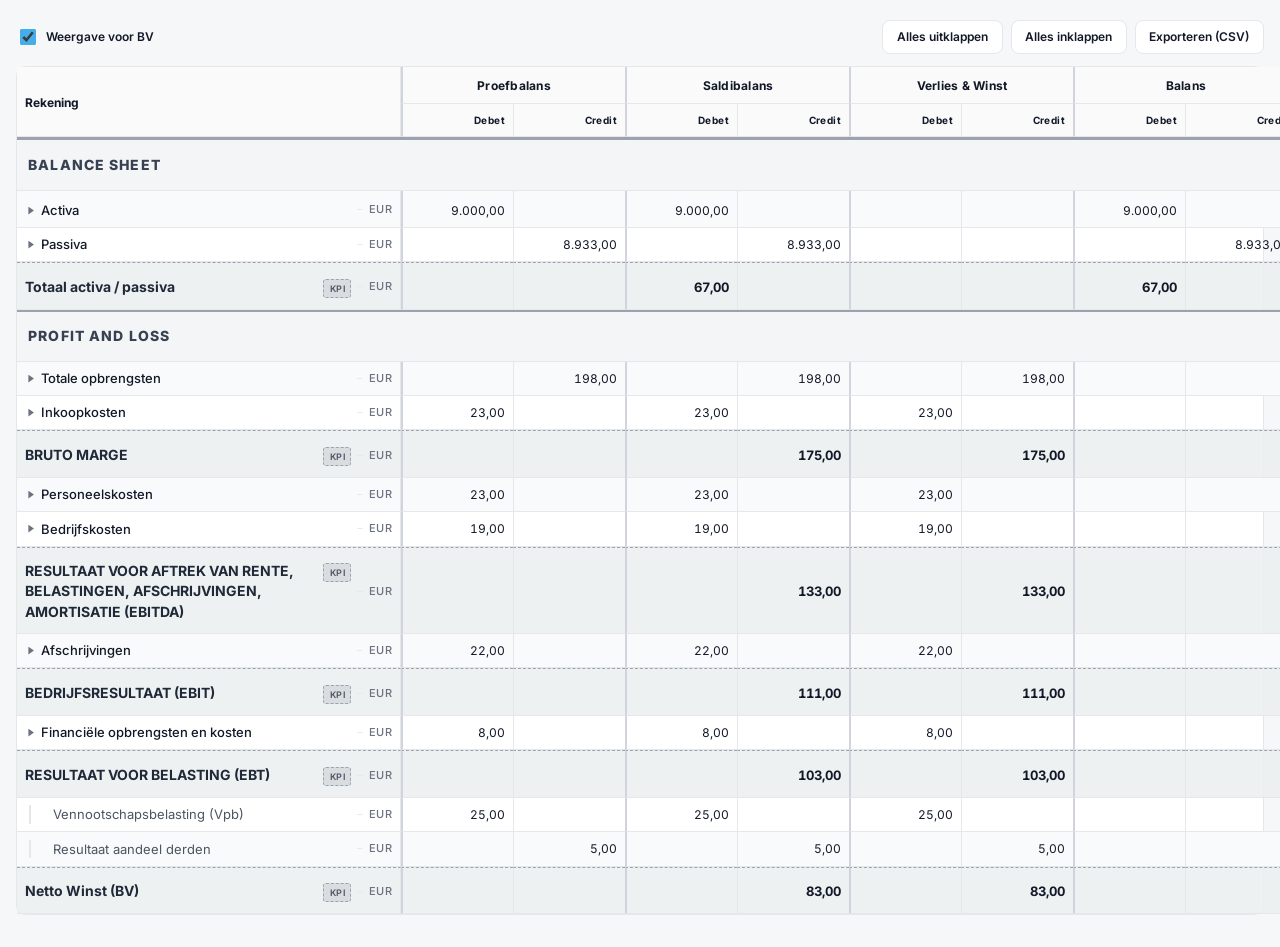
==== commit c094fc3d: "Update index.html to capitalize financial terms for consistency and clarity in presentation" ====
--- a/index.html
+++ b/index.html
@@ -232,7 +232,7 @@
           <tr class="breakdown-row row-zebra hidden" data-breakdown="revenue">
           <td class="account-col account-label">Vrijval herwaarderingsreserve</td><td class="num group-start" data-v="0"></td><td class="num" data-v="22"></td><td class="num group-start" data-v="0"></td><td class="num" data-v="22"></td><td class="num group-start" data-v="0"></td><td class="num" data-v="22"></td><td class="num group-start" data-v="0"></td><td class="num" data-v="0"></td></tr>
           <tr class="subtotal-row row-zebra hidden" data-subtotal="revenue">
-          <td class="account-col"><div class="cell-flex"><span class="acct-text">Totale opbrengsten</span>
+          <td class="account-col"><div class="cell-flex"><span class="acct-text">TOTALE OPBRENGSTEN</span>
           <span class="tag tag--subtotal">Subtotaal</span></div></td><td class="num group-start" data-v="0"></td><td class="num" data-v="198"></td><td class="num group-start" data-v="0"></td><td class="num" data-v="198"></td><td class="num group-start" data-v="0"></td><td class="num" data-v="198"></td><td class="num group-start" data-v="0"></td><td class="num" data-v="0"></td></tr>
           <tr class="parent-row row-zebra" data-parent="inkoop">
           <td class="account-col"><button type="button" class="expand-toggle" aria-expanded="false" id="inkoop-btn">
@@ -243,10 +243,10 @@
           <tr class="breakdown-row row-zebra hidden" data-breakdown="inkoop">
           <td class="account-col account-label">Inhuur derden</td><td class="num group-start" data-v="11"></td><td class="num" data-v="0"></td><td class="num group-start" data-v="11"></td><td class="num" data-v="0"></td><td class="num group-start" data-v="11"></td><td class="num" data-v="0"></td><td class="num group-start" data-v="0"></td><td class="num" data-v="0"></td></tr>
           <tr class="subtotal-row row-zebra hidden" data-subtotal="inkoop">
-          <td class="account-col"><div class="cell-flex"><span class="acct-text">Inkoopkosten</span>
+          <td class="account-col"><div class="cell-flex"><span class="acct-text">INKOOPKOSTEN</span>
           <span class="tag tag--subtotal">Subtotaal</span></div></td><td class="num group-start" data-v="23"></td><td class="num" data-v="0"></td><td class="num group-start" data-v="23"></td><td class="num" data-v="0"></td><td class="num group-start" data-v="23"></td><td class="num" data-v="0"></td><td class="num group-start" data-v="0"></td><td class="num" data-v="0"></td></tr>
           <tr class="kpi-row">
-          <td class="account-col"><div class="cell-flex"><span class="acct-text">Bruto marge</span>
+          <td class="account-col"><div class="cell-flex"><span class="acct-text">BRUTO MARGE</span>
           <span class="tag tag--kpi">KPI</span></div></td><td class="num group-start" data-v="0"></td><td class="num" data-v="0"></td><td class="num group-start" data-v="0"></td><td class="num" data-v="175"></td><td class="num group-start" data-v="0"></td><td class="num" data-v="175"></td><td class="num group-start" data-v="0"></td><td class="num" data-v="0"></td></tr>
           <tr class="parent-row row-zebra" data-parent="personeel">
           <td class="account-col"><button type="button" class="expand-toggle" aria-expanded="false" id="personeel-btn">
@@ -263,7 +263,7 @@
           <tr class="breakdown-row row-zebra hidden" data-breakdown="personeel">
           <td class="account-col account-label">Overige personeelskosten</td><td class="num group-start" data-v="5"></td><td class="num" data-v="0"></td><td class="num group-start" data-v="5"></td><td class="num" data-v="0"></td><td class="num group-start" data-v="5"></td><td class="num" data-v="0"></td><td class="num group-start" data-v="0"></td><td class="num" data-v="0"></td></tr>
           <tr class="subtotal-row row-zebra hidden" data-subtotal="personeel">
-          <td class="account-col"><div class="cell-flex"><span class="acct-text">Personeelskosten</span>
+          <td class="account-col"><div class="cell-flex"><span class="acct-text">PERSONEELSKOSTEN</span>
           <span class="tag tag--subtotal">Subtotaal</span></div></td><td class="num group-start" data-v="23"></td><td class="num" data-v="0"></td><td class="num group-start" data-v="23"></td><td class="num" data-v="0"></td><td class="num group-start" data-v="23"></td><td class="num" data-v="0"></td><td class="num group-start" data-v="0"></td><td class="num" data-v="0"></td></tr>
           <tr class="parent-row row-zebra" data-parent="bedrijf">
           <td class="account-col"><button type="button" class="expand-toggle" aria-expanded="false" id="bedrijf-btn">
@@ -290,10 +290,10 @@
           <tr class="breakdown-row row-zebra hidden" data-breakdown="bedrijf">
           <td class="account-col account-label">Overige kosten</td><td class="num group-start" data-v="0"></td><td class="num" data-v="1"></td><td class="num group-start" data-v="0"></td><td class="num" data-v="1"></td><td class="num group-start" data-v="0"></td><td class="num" data-v="1"></td><td class="num group-start" data-v="0"></td><td class="num" data-v="0"></td></tr>
           <tr class="subtotal-row row-zebra hidden" data-subtotal="bedrijf">
-          <td class="account-col"><div class="cell-flex"><span class="acct-text">Bedrijfskosten</span>
+          <td class="account-col"><div class="cell-flex"><span class="acct-text">BEDRIJFSKOSTEN</span>
           <span class="tag tag--subtotal">Subtotaal</span></div></td><td class="num group-start" data-v="19"></td><td class="num" data-v="0"></td><td class="num group-start" data-v="19"></td><td class="num" data-v="0"></td><td class="num group-start" data-v="19"></td><td class="num" data-v="0"></td><td class="num group-start" data-v="0"></td><td class="num" data-v="0"></td></tr>
           <tr class="kpi-row">
-          <td class="account-col"><div class="cell-flex"><span class="acct-text">EBITDA</span>
+          <td class="account-col"><div class="cell-flex"><span class="acct-text">RESULTAAT VOOR  AFTREK VAN RENTE, BELASTINGEN, AFSCHRIJVINGEN, AMORTISATIE (EBITDA)</span>
           <span class="tag tag--kpi">KPI</span></div></td><td class="num group-start" data-v="0"></td><td class="num" data-v="0"></td><td class="num group-start" data-v="0"></td><td class="num" data-v="133"></td><td class="num group-start" data-v="0"></td><td class="num" data-v="133"></td><td class="num group-start" data-v="0"></td><td class="num" data-v="0"></td></tr>
           <tr class="parent-row row-zebra" data-parent="afschrijving">
           <td class="account-col"><button type="button" class="expand-toggle" aria-expanded="false" id="afschrijving-btn">
@@ -308,10 +308,10 @@
           <tr class="breakdown-row row-zebra hidden" data-breakdown="afschrijving">
           <td class="account-col account-label">Resultaat verkoop actief (materieel)</td><td class="num group-start" data-v="0"></td><td class="num" data-v="3"></td><td class="num group-start" data-v="0"></td><td class="num" data-v="3"></td><td class="num group-start" data-v="0"></td><td class="num" data-v="3"></td><td class="num group-start" data-v="0"></td><td class="num" data-v="0"></td></tr>
           <tr class="subtotal-row row-zebra hidden" data-subtotal="afschrijving">
-          <td class="account-col"><div class="cell-flex"><span class="acct-text">Afschrijvingen</span>
+          <td class="account-col"><div class="cell-flex"><span class="acct-text">AFSCHRIJVINGEN</span>
           <span class="tag tag--subtotal">Subtotaal</span></div></td><td class="num group-start" data-v="22"></td><td class="num" data-v="0"></td><td class="num group-start" data-v="22"></td><td class="num" data-v="0"></td><td class="num group-start" data-v="22"></td><td class="num" data-v="0"></td><td class="num group-start" data-v="0"></td><td class="num" data-v="0"></td></tr>
           <tr class="kpi-row">
-          <td class="account-col"><div class="cell-flex"><span class="acct-text">EBIT</span>
+          <td class="account-col"><div class="cell-flex"><span class="acct-text">BEDRIJFSRESULTAAT (EBIT)</span>
           <span class="tag tag--kpi">KPI</span></div></td><td class="num group-start" data-v="0"></td><td class="num" data-v="0"></td><td class="num group-start" data-v="0"></td><td class="num" data-v="111"></td><td class="num group-start" data-v="0"></td><td class="num" data-v="111"></td><td class="num group-start" data-v="0"></td><td class="num" data-v="0"></td></tr>
           <tr class="parent-row row-zebra" data-parent="financieel">
           <td class="account-col"><button type="button" class="expand-toggle" aria-expanded="false" id="financieel-btn">
@@ -336,20 +336,20 @@
           <tr class="breakdown-row row-zebra hidden" data-breakdown="financieel">
           <td class="account-col account-label">Resultaat deelneming</td><td class="num group-start" data-v="0"></td><td class="num" data-v="5"></td><td class="num group-start" data-v="0"></td><td class="num" data-v="5"></td><td class="num group-start" data-v="0"></td><td class="num" data-v="5"></td><td class="num group-start" data-v="0"></td><td class="num" data-v="0"></td></tr>
           <tr class="subtotal-row row-zebra hidden" data-subtotal="financieel">
-          <td class="account-col"><div class="cell-flex"><span class="acct-text">Financiële opbrengsten en kosten</span>
+          <td class="account-col"><div class="cell-flex"><span class="acct-text">FINANCIËLE OPBRENGSTEN EN KOSTEN</span>
           <span class="tag tag--subtotal">Subtotaal</span></div></td><td class="num group-start" data-v="8"></td><td class="num" data-v="0"></td><td class="num group-start" data-v="8"></td><td class="num" data-v="0"></td><td class="num group-start" data-v="8"></td><td class="num" data-v="0"></td><td class="num group-start" data-v="0"></td><td class="num" data-v="0"></td></tr>
           <tr class="kpi-row">
-          <td class="account-col"><div class="cell-flex"><span class="acct-text">Resultaat vóór belasting (EBT)</span>
+          <td class="account-col"><div class="cell-flex"><span class="acct-text">RESULTAAT VOOR BELASTING (EBT)</span>
           <span class="tag tag--kpi">KPI</span></div></td><td class="num group-start" data-v="0"></td><td class="num" data-v="0"></td><td class="num group-start" data-v="0"></td><td class="num" data-v="103"></td><td class="num group-start" data-v="0"></td><td class="num" data-v="103"></td><td class="num group-start" data-v="0"></td><td class="num" data-v="0"></td></tr>
           <tr class="breakdown-row row-zebra post-ebt-detail" data-entity-profile="bv">
           <td class="account-col account-label">Vennootschapsbelasting (Vpb)</td><td class="num group-start" data-v="25"></td><td class="num" data-v="0"></td><td class="num group-start" data-v="25"></td><td class="num" data-v="0"></td><td class="num group-start" data-v="25"></td><td class="num" data-v="0"></td><td class="num group-start" data-v="0"></td><td class="num" data-v="0"></td></tr>
           <tr class="breakdown-row row-zebra post-ebt-detail" data-entity-profile="bv">
           <td class="account-col account-label">Resultaat aandeel derden</td><td class="num group-start" data-v="0"></td><td class="num" data-v="5"></td><td class="num group-start" data-v="0"></td><td class="num" data-v="5"></td><td class="num group-start" data-v="0"></td><td class="num" data-v="5"></td><td class="num group-start" data-v="0"></td><td class="num" data-v="0"></td></tr>
           <tr class="kpi-row" data-entity-profile="bv">
-          <td class="account-col"><div class="cell-flex"><span class="acct-text">Netto winst (BV)</span>
+          <td class="account-col"><div class="cell-flex"><span class="acct-text">Netto Winst (BV)</span>
           <span class="tag tag--kpi">KPI</span></div></td><td class="num group-start" data-v="0"></td><td class="num" data-v="0"></td><td class="num group-start" data-v="0"></td><td class="num" data-v="83"></td><td class="num group-start" data-v="0"></td><td class="num" data-v="83"></td><td class="num group-start" data-v="0"></td><td class="num" data-v="0"></td></tr>
           <tr class="kpi-row" data-entity-profile="ez-vof">
-          <td class="account-col"><div class="cell-flex"><span class="acct-text">Netto winst (EZ/VOF)</span>
+          <td class="account-col"><div class="cell-flex"><span class="acct-text">Netto Winst (BV)</span>
           <span class="tag tag--kpi">KPI</span></div></td><td class="num group-start" data-v="0"></td><td class="num" data-v="0"></td><td class="num group-start" data-v="0"></td><td class="num" data-v="103"></td><td class="num group-start" data-v="0"></td><td class="num" data-v="103"></td><td class="num group-start" data-v="0"></td><td class="num" data-v="0"></td></tr>
           </tbody>
       </table>
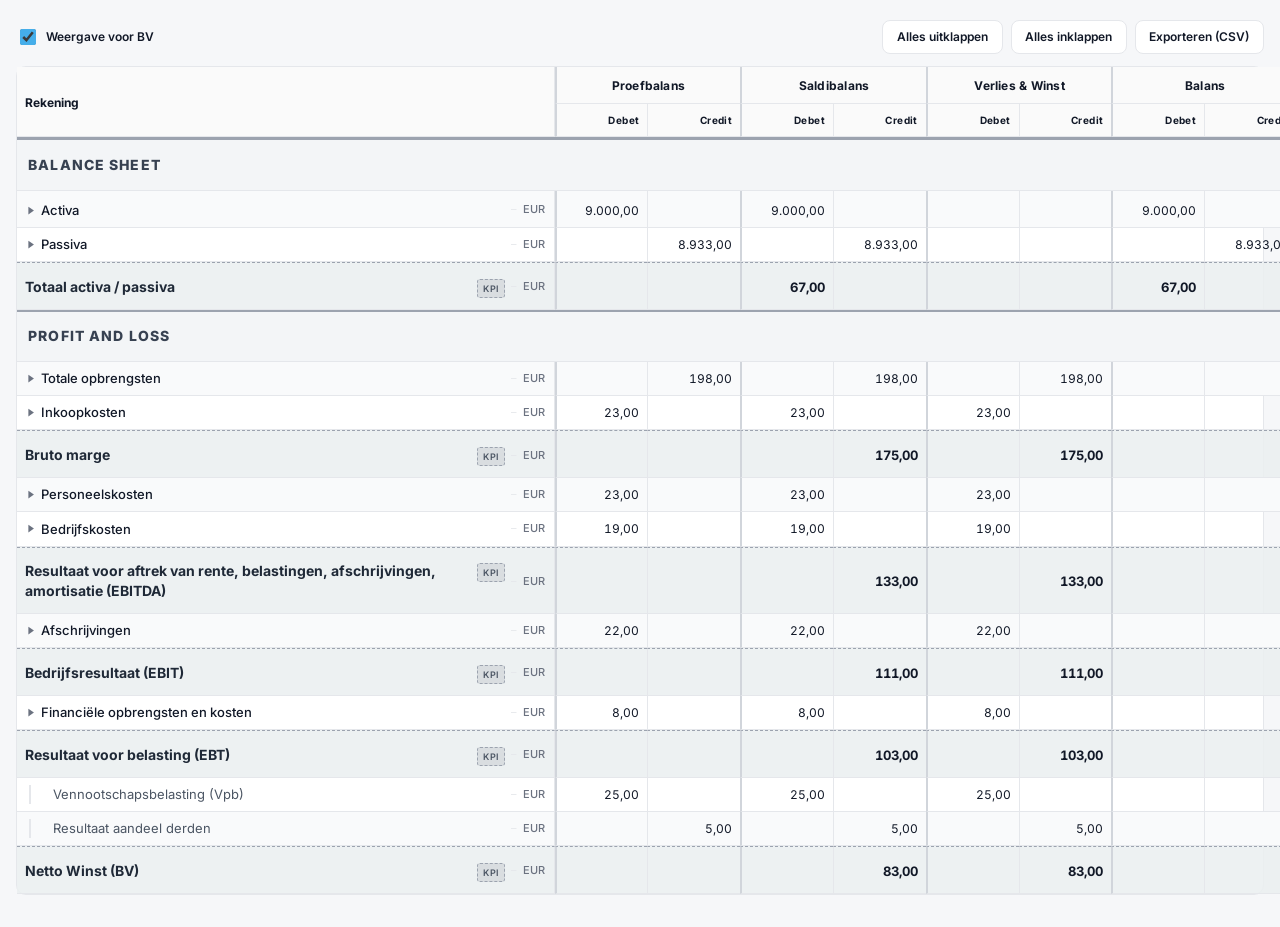
==== commit 0f4aef23: "Standardize financial terminology in index.html by correcting capitalization of key terms for consis" ====
--- a/index.html
+++ b/index.html
@@ -232,7 +232,7 @@
           <tr class="breakdown-row row-zebra hidden" data-breakdown="revenue">
           <td class="account-col account-label">Vrijval herwaarderingsreserve</td><td class="num group-start" data-v="0"></td><td class="num" data-v="22"></td><td class="num group-start" data-v="0"></td><td class="num" data-v="22"></td><td class="num group-start" data-v="0"></td><td class="num" data-v="22"></td><td class="num group-start" data-v="0"></td><td class="num" data-v="0"></td></tr>
           <tr class="subtotal-row row-zebra hidden" data-subtotal="revenue">
-          <td class="account-col"><div class="cell-flex"><span class="acct-text">TOTALE OPBRENGSTEN</span>
+          <td class="account-col"><div class="cell-flex"><span class="acct-text">Totale opbrengsten</span>
           <span class="tag tag--subtotal">Subtotaal</span></div></td><td class="num group-start" data-v="0"></td><td class="num" data-v="198"></td><td class="num group-start" data-v="0"></td><td class="num" data-v="198"></td><td class="num group-start" data-v="0"></td><td class="num" data-v="198"></td><td class="num group-start" data-v="0"></td><td class="num" data-v="0"></td></tr>
           <tr class="parent-row row-zebra" data-parent="inkoop">
           <td class="account-col"><button type="button" class="expand-toggle" aria-expanded="false" id="inkoop-btn">
@@ -243,10 +243,10 @@
           <tr class="breakdown-row row-zebra hidden" data-breakdown="inkoop">
           <td class="account-col account-label">Inhuur derden</td><td class="num group-start" data-v="11"></td><td class="num" data-v="0"></td><td class="num group-start" data-v="11"></td><td class="num" data-v="0"></td><td class="num group-start" data-v="11"></td><td class="num" data-v="0"></td><td class="num group-start" data-v="0"></td><td class="num" data-v="0"></td></tr>
           <tr class="subtotal-row row-zebra hidden" data-subtotal="inkoop">
-          <td class="account-col"><div class="cell-flex"><span class="acct-text">INKOOPKOSTEN</span>
+          <td class="account-col"><div class="cell-flex"><span class="acct-text">Inkoopkosten</span>
           <span class="tag tag--subtotal">Subtotaal</span></div></td><td class="num group-start" data-v="23"></td><td class="num" data-v="0"></td><td class="num group-start" data-v="23"></td><td class="num" data-v="0"></td><td class="num group-start" data-v="23"></td><td class="num" data-v="0"></td><td class="num group-start" data-v="0"></td><td class="num" data-v="0"></td></tr>
           <tr class="kpi-row">
-          <td class="account-col"><div class="cell-flex"><span class="acct-text">BRUTO MARGE</span>
+          <td class="account-col"><div class="cell-flex"><span class="acct-text">Bruto marge</span>
           <span class="tag tag--kpi">KPI</span></div></td><td class="num group-start" data-v="0"></td><td class="num" data-v="0"></td><td class="num group-start" data-v="0"></td><td class="num" data-v="175"></td><td class="num group-start" data-v="0"></td><td class="num" data-v="175"></td><td class="num group-start" data-v="0"></td><td class="num" data-v="0"></td></tr>
           <tr class="parent-row row-zebra" data-parent="personeel">
           <td class="account-col"><button type="button" class="expand-toggle" aria-expanded="false" id="personeel-btn">
@@ -263,7 +263,7 @@
           <tr class="breakdown-row row-zebra hidden" data-breakdown="personeel">
           <td class="account-col account-label">Overige personeelskosten</td><td class="num group-start" data-v="5"></td><td class="num" data-v="0"></td><td class="num group-start" data-v="5"></td><td class="num" data-v="0"></td><td class="num group-start" data-v="5"></td><td class="num" data-v="0"></td><td class="num group-start" data-v="0"></td><td class="num" data-v="0"></td></tr>
           <tr class="subtotal-row row-zebra hidden" data-subtotal="personeel">
-          <td class="account-col"><div class="cell-flex"><span class="acct-text">PERSONEELSKOSTEN</span>
+          <td class="account-col"><div class="cell-flex"><span class="acct-text">Personeelskosten</span>
           <span class="tag tag--subtotal">Subtotaal</span></div></td><td class="num group-start" data-v="23"></td><td class="num" data-v="0"></td><td class="num group-start" data-v="23"></td><td class="num" data-v="0"></td><td class="num group-start" data-v="23"></td><td class="num" data-v="0"></td><td class="num group-start" data-v="0"></td><td class="num" data-v="0"></td></tr>
           <tr class="parent-row row-zebra" data-parent="bedrijf">
           <td class="account-col"><button type="button" class="expand-toggle" aria-expanded="false" id="bedrijf-btn">
@@ -290,10 +290,10 @@
           <tr class="breakdown-row row-zebra hidden" data-breakdown="bedrijf">
           <td class="account-col account-label">Overige kosten</td><td class="num group-start" data-v="0"></td><td class="num" data-v="1"></td><td class="num group-start" data-v="0"></td><td class="num" data-v="1"></td><td class="num group-start" data-v="0"></td><td class="num" data-v="1"></td><td class="num group-start" data-v="0"></td><td class="num" data-v="0"></td></tr>
           <tr class="subtotal-row row-zebra hidden" data-subtotal="bedrijf">
-          <td class="account-col"><div class="cell-flex"><span class="acct-text">BEDRIJFSKOSTEN</span>
+          <td class="account-col"><div class="cell-flex"><span class="acct-text">Bedrijfskosten</span>
           <span class="tag tag--subtotal">Subtotaal</span></div></td><td class="num group-start" data-v="19"></td><td class="num" data-v="0"></td><td class="num group-start" data-v="19"></td><td class="num" data-v="0"></td><td class="num group-start" data-v="19"></td><td class="num" data-v="0"></td><td class="num group-start" data-v="0"></td><td class="num" data-v="0"></td></tr>
           <tr class="kpi-row">
-          <td class="account-col"><div class="cell-flex"><span class="acct-text">RESULTAAT VOOR  AFTREK VAN RENTE, BELASTINGEN, AFSCHRIJVINGEN, AMORTISATIE (EBITDA)</span>
+          <td class="account-col"><div class="cell-flex"><span class="acct-text">Resultaat voor  aftrek van rente, belastingen, afschrijvingen, amortisatie (EBITDA)</span>
           <span class="tag tag--kpi">KPI</span></div></td><td class="num group-start" data-v="0"></td><td class="num" data-v="0"></td><td class="num group-start" data-v="0"></td><td class="num" data-v="133"></td><td class="num group-start" data-v="0"></td><td class="num" data-v="133"></td><td class="num group-start" data-v="0"></td><td class="num" data-v="0"></td></tr>
           <tr class="parent-row row-zebra" data-parent="afschrijving">
           <td class="account-col"><button type="button" class="expand-toggle" aria-expanded="false" id="afschrijving-btn">
@@ -308,10 +308,10 @@
           <tr class="breakdown-row row-zebra hidden" data-breakdown="afschrijving">
           <td class="account-col account-label">Resultaat verkoop actief (materieel)</td><td class="num group-start" data-v="0"></td><td class="num" data-v="3"></td><td class="num group-start" data-v="0"></td><td class="num" data-v="3"></td><td class="num group-start" data-v="0"></td><td class="num" data-v="3"></td><td class="num group-start" data-v="0"></td><td class="num" data-v="0"></td></tr>
           <tr class="subtotal-row row-zebra hidden" data-subtotal="afschrijving">
-          <td class="account-col"><div class="cell-flex"><span class="acct-text">AFSCHRIJVINGEN</span>
+          <td class="account-col"><div class="cell-flex"><span class="acct-text">Afschrijvingen</span>
           <span class="tag tag--subtotal">Subtotaal</span></div></td><td class="num group-start" data-v="22"></td><td class="num" data-v="0"></td><td class="num group-start" data-v="22"></td><td class="num" data-v="0"></td><td class="num group-start" data-v="22"></td><td class="num" data-v="0"></td><td class="num group-start" data-v="0"></td><td class="num" data-v="0"></td></tr>
           <tr class="kpi-row">
-          <td class="account-col"><div class="cell-flex"><span class="acct-text">BEDRIJFSRESULTAAT (EBIT)</span>
+          <td class="account-col"><div class="cell-flex"><span class="acct-text">Bedrijfsresultaat (EBIT)</span>
           <span class="tag tag--kpi">KPI</span></div></td><td class="num group-start" data-v="0"></td><td class="num" data-v="0"></td><td class="num group-start" data-v="0"></td><td class="num" data-v="111"></td><td class="num group-start" data-v="0"></td><td class="num" data-v="111"></td><td class="num group-start" data-v="0"></td><td class="num" data-v="0"></td></tr>
           <tr class="parent-row row-zebra" data-parent="financieel">
           <td class="account-col"><button type="button" class="expand-toggle" aria-expanded="false" id="financieel-btn">
@@ -336,10 +336,10 @@
           <tr class="breakdown-row row-zebra hidden" data-breakdown="financieel">
           <td class="account-col account-label">Resultaat deelneming</td><td class="num group-start" data-v="0"></td><td class="num" data-v="5"></td><td class="num group-start" data-v="0"></td><td class="num" data-v="5"></td><td class="num group-start" data-v="0"></td><td class="num" data-v="5"></td><td class="num group-start" data-v="0"></td><td class="num" data-v="0"></td></tr>
           <tr class="subtotal-row row-zebra hidden" data-subtotal="financieel">
-          <td class="account-col"><div class="cell-flex"><span class="acct-text">FINANCIËLE OPBRENGSTEN EN KOSTEN</span>
+          <td class="account-col"><div class="cell-flex"><span class="acct-text">Financiële opbrengsten en kosten</span>
           <span class="tag tag--subtotal">Subtotaal</span></div></td><td class="num group-start" data-v="8"></td><td class="num" data-v="0"></td><td class="num group-start" data-v="8"></td><td class="num" data-v="0"></td><td class="num group-start" data-v="8"></td><td class="num" data-v="0"></td><td class="num group-start" data-v="0"></td><td class="num" data-v="0"></td></tr>
           <tr class="kpi-row">
-          <td class="account-col"><div class="cell-flex"><span class="acct-text">RESULTAAT VOOR BELASTING (EBT)</span>
+          <td class="account-col"><div class="cell-flex"><span class="acct-text">Resultaat voor belasting (EBT)</span>
           <span class="tag tag--kpi">KPI</span></div></td><td class="num group-start" data-v="0"></td><td class="num" data-v="0"></td><td class="num group-start" data-v="0"></td><td class="num" data-v="103"></td><td class="num group-start" data-v="0"></td><td class="num" data-v="103"></td><td class="num group-start" data-v="0"></td><td class="num" data-v="0"></td></tr>
           <tr class="breakdown-row row-zebra post-ebt-detail" data-entity-profile="bv">
           <td class="account-col account-label">Vennootschapsbelasting (Vpb)</td><td class="num group-start" data-v="25"></td><td class="num" data-v="0"></td><td class="num group-start" data-v="25"></td><td class="num" data-v="0"></td><td class="num group-start" data-v="25"></td><td class="num" data-v="0"></td><td class="num group-start" data-v="0"></td><td class="num" data-v="0"></td></tr>
--- a/styles.css
+++ b/styles.css
@@ -136,8 +136,8 @@
   min-width: 1280px;
 }
 
-col.col-acc { width: 30%; }
-col.col-n { width: 8.75%; }
+col.col-acc { width: 42%; }
+col.col-n { width: 7.25%; }
 
 thead {
   position: sticky;
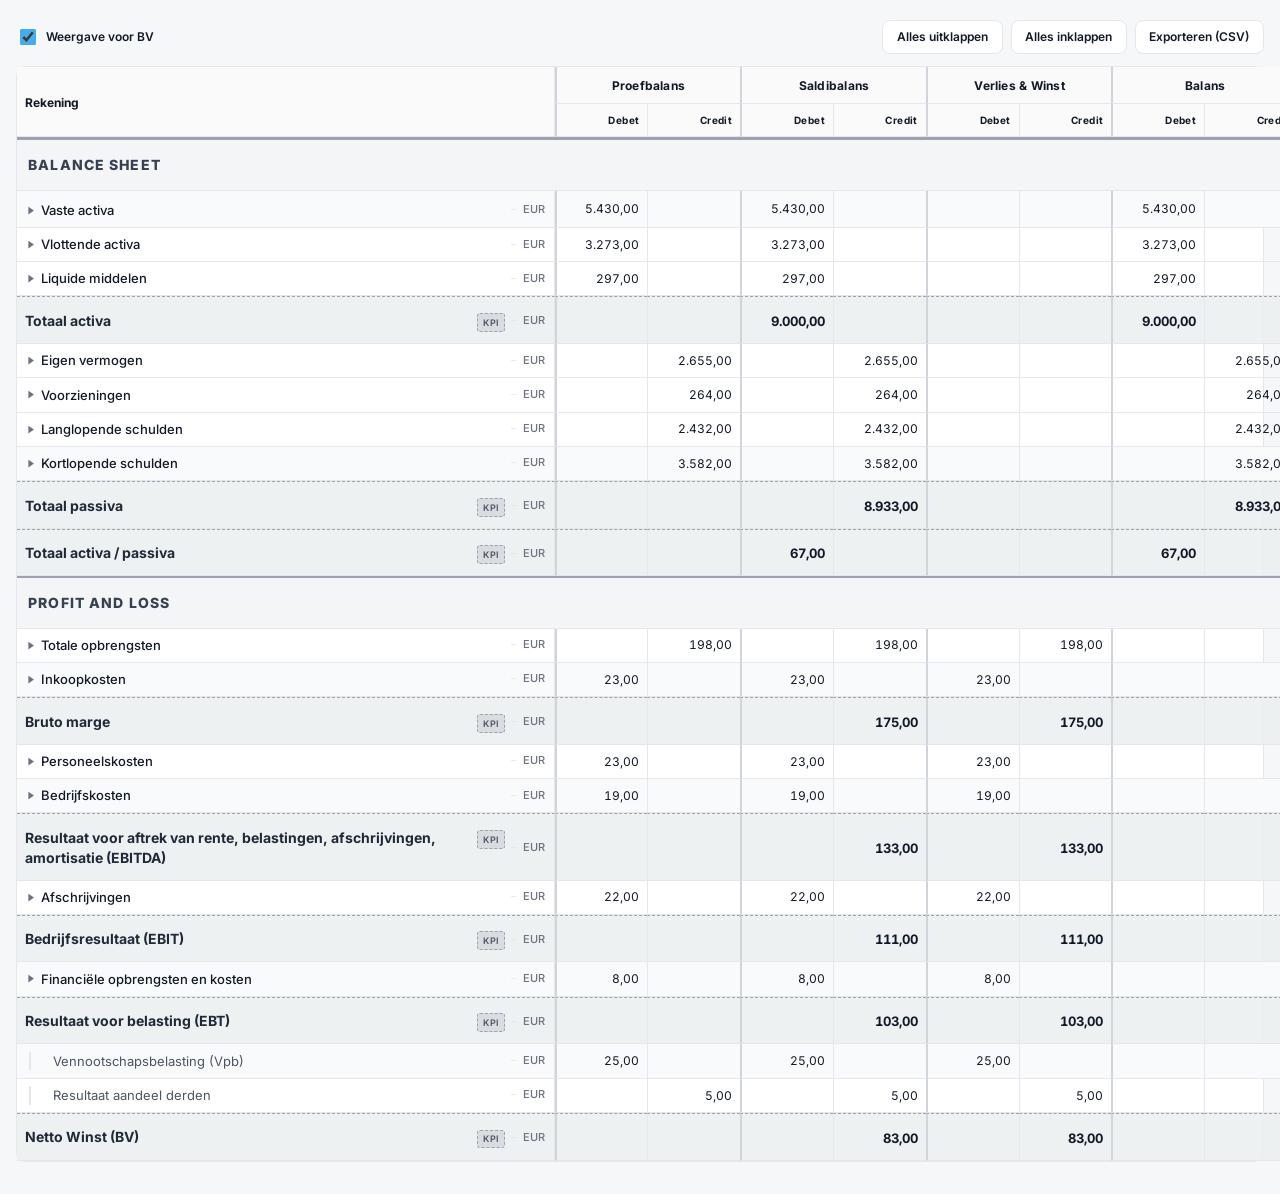
==== commit 29a6f29d: "Refactor balance sheet structure in index.html: rename 'Activa' to 'Vaste activa', update data attri" ====
--- a/index.html
+++ b/index.html
@@ -54,164 +54,211 @@
         <tbody>
           <tr class="section-title-row section-title-row--balance">
           <td class="section-title-cell" colspan="9">Balance Sheet</td></tr>
-          <tr class="parent-row row-zebra balance-sheet-parent" data-parent="bs-activa">
-          <td class="account-col"><button type="button" class="expand-toggle" aria-expanded="false" id="bs-activa-btn">
-          <span class="chevron" aria-hidden="true"><svg viewBox="0 0 10 10" fill="currentColor"><polygon points="3,1.5 3,8.5 8,5" /></svg></span><span>Activa</span></button></td>
-          <td class="num group-start" data-v="9000"></td><td class="num" data-v="0"></td><td class="num group-start" data-v="9000"></td><td class="num" data-v="0"></td><td class="num group-start" data-v="0"></td><td class="num" data-v="0"></td><td class="num group-start" data-v="9000"></td><td class="num" data-v="0"></td></tr>
-          <tr class="breakdown-row row-zebra balance-sheet-row hidden" data-breakdown="bs-activa">
+          <tr class="parent-row row-zebra balance-sheet-parent" data-parent="bs-act-va">
+          <td class="account-col"><button type="button" class="expand-toggle" aria-expanded="false">
+          <span class="chevron" aria-hidden="true"><svg viewBox="0 0 10 10" fill="currentColor"><polygon points="3,1.5 3,8.5 8,5" /></svg></span><span>Vaste activa</span></button></td>
+          <td class="num group-start" data-v="5430"></td><td class="num" data-v="0"></td><td class="num group-start" data-v="5430"></td><td class="num" data-v="0"></td><td class="num group-start" data-v="0"></td><td class="num" data-v="0"></td><td class="num group-start" data-v="5430"></td><td class="num" data-v="0"></td></tr>
+          <tr class="breakdown-row row-zebra balance-sheet-row hidden" data-breakdown="bs-act-va">
           <td class="account-col account-label">Immateriële activa - oprichting</td><td class="num group-start" data-v="389"></td><td class="num" data-v="0"></td><td class="num group-start" data-v="389"></td><td class="num" data-v="0"></td><td class="num group-start" data-v="0"></td><td class="num" data-v="0"></td><td class="num group-start" data-v="389"></td><td class="num" data-v="0"></td></tr>
-          <tr class="breakdown-row row-zebra balance-sheet-row hidden" data-breakdown="bs-activa">
+          <tr class="breakdown-row row-zebra balance-sheet-row hidden" data-breakdown="bs-act-va">
           <td class="account-col account-label">Immateriële activa - R&amp;D</td><td class="num group-start" data-v="232"></td><td class="num" data-v="0"></td><td class="num group-start" data-v="232"></td><td class="num" data-v="0"></td><td class="num group-start" data-v="0"></td><td class="num" data-v="0"></td><td class="num group-start" data-v="232"></td><td class="num" data-v="0"></td></tr>
-          <tr class="breakdown-row row-zebra balance-sheet-row hidden" data-breakdown="bs-activa">
+          <tr class="breakdown-row row-zebra balance-sheet-row hidden" data-breakdown="bs-act-va">
           <td class="account-col account-label">Immateriële activa - IP</td><td class="num group-start" data-v="283"></td><td class="num" data-v="0"></td><td class="num group-start" data-v="283"></td><td class="num" data-v="0"></td><td class="num group-start" data-v="0"></td><td class="num" data-v="0"></td><td class="num group-start" data-v="283"></td><td class="num" data-v="0"></td></tr>
-          <tr class="breakdown-row row-zebra balance-sheet-row hidden" data-breakdown="bs-activa">
+          <tr class="breakdown-row row-zebra balance-sheet-row hidden" data-breakdown="bs-act-va">
           <td class="account-col account-label">Goodwill</td><td class="num group-start" data-v="268"></td><td class="num" data-v="0"></td><td class="num group-start" data-v="268"></td><td class="num" data-v="0"></td><td class="num group-start" data-v="0"></td><td class="num" data-v="0"></td><td class="num group-start" data-v="268"></td><td class="num" data-v="0"></td></tr>
-          <tr class="breakdown-row row-zebra balance-sheet-row hidden" data-breakdown="bs-activa">
+          <tr class="breakdown-row row-zebra balance-sheet-row hidden" data-breakdown="bs-act-va">
           <td class="account-col account-label">Grond</td><td class="num group-start" data-v="374"></td><td class="num" data-v="0"></td><td class="num group-start" data-v="374"></td><td class="num" data-v="0"></td><td class="num group-start" data-v="0"></td><td class="num" data-v="0"></td><td class="num group-start" data-v="374"></td><td class="num" data-v="0"></td></tr>
-          <tr class="breakdown-row row-zebra balance-sheet-row hidden" data-breakdown="bs-activa">
+          <tr class="breakdown-row row-zebra balance-sheet-row hidden" data-breakdown="bs-act-va">
           <td class="account-col account-label">Bedrijfspand</td><td class="num group-start" data-v="43"></td><td class="num" data-v="0"></td><td class="num group-start" data-v="43"></td><td class="num" data-v="0"></td><td class="num group-start" data-v="0"></td><td class="num" data-v="0"></td><td class="num group-start" data-v="43"></td><td class="num" data-v="0"></td></tr>
-          <tr class="breakdown-row row-zebra balance-sheet-row hidden" data-breakdown="bs-activa">
+          <tr class="breakdown-row row-zebra balance-sheet-row hidden" data-breakdown="bs-act-va">
           <td class="account-col account-label">Verbouwingen</td><td class="num group-start" data-v="447"></td><td class="num" data-v="0"></td><td class="num group-start" data-v="447"></td><td class="num" data-v="0"></td><td class="num group-start" data-v="0"></td><td class="num" data-v="0"></td><td class="num group-start" data-v="447"></td><td class="num" data-v="0"></td></tr>
-          <tr class="breakdown-row row-zebra balance-sheet-row hidden" data-breakdown="bs-activa">
+          <tr class="breakdown-row row-zebra balance-sheet-row hidden" data-breakdown="bs-act-va">
           <td class="account-col account-label">Machines - aanschaf</td><td class="num group-start" data-v="421"></td><td class="num" data-v="0"></td><td class="num group-start" data-v="421"></td><td class="num" data-v="0"></td><td class="num group-start" data-v="0"></td><td class="num" data-v="0"></td><td class="num group-start" data-v="421"></td><td class="num" data-v="0"></td></tr>
-          <tr class="breakdown-row row-zebra balance-sheet-row hidden" data-breakdown="bs-activa">
+          <tr class="breakdown-row row-zebra balance-sheet-row hidden" data-breakdown="bs-act-va">
           <td class="account-col account-label">Auto's &amp; andere vervoermiddelen</td><td class="num group-start" data-v="207"></td><td class="num" data-v="0"></td><td class="num group-start" data-v="207"></td><td class="num" data-v="0"></td><td class="num group-start" data-v="0"></td><td class="num" data-v="0"></td><td class="num group-start" data-v="207"></td><td class="num" data-v="0"></td></tr>
-          <tr class="breakdown-row row-zebra balance-sheet-row hidden" data-breakdown="bs-activa">
+          <tr class="breakdown-row row-zebra balance-sheet-row hidden" data-breakdown="bs-act-va">
           <td class="account-col account-label">Inventaris &amp; Inrichting</td><td class="num group-start" data-v="141"></td><td class="num" data-v="0"></td><td class="num group-start" data-v="141"></td><td class="num" data-v="0"></td><td class="num group-start" data-v="0"></td><td class="num" data-v="0"></td><td class="num group-start" data-v="141"></td><td class="num" data-v="0"></td></tr>
-          <tr class="breakdown-row row-zebra balance-sheet-row hidden" data-breakdown="bs-activa">
+          <tr class="breakdown-row row-zebra balance-sheet-row hidden" data-breakdown="bs-act-va">
           <td class="account-col account-label">Andere vaste activa</td><td class="num group-start" data-v="149"></td><td class="num" data-v="0"></td><td class="num group-start" data-v="149"></td><td class="num" data-v="0"></td><td class="num group-start" data-v="0"></td><td class="num" data-v="0"></td><td class="num group-start" data-v="149"></td><td class="num" data-v="0"></td></tr>
-          <tr class="breakdown-row row-zebra balance-sheet-row hidden" data-breakdown="bs-activa">
+          <tr class="breakdown-row row-zebra balance-sheet-row hidden" data-breakdown="bs-act-va">
           <td class="account-col account-label">Deelnemingen - Groepmij</td><td class="num group-start" data-v="56"></td><td class="num" data-v="0"></td><td class="num group-start" data-v="56"></td><td class="num" data-v="0"></td><td class="num group-start" data-v="0"></td><td class="num" data-v="0"></td><td class="num group-start" data-v="56"></td><td class="num" data-v="0"></td></tr>
-          <tr class="breakdown-row row-zebra balance-sheet-row hidden" data-breakdown="bs-activa">
+          <tr class="breakdown-row row-zebra balance-sheet-row hidden" data-breakdown="bs-act-va">
           <td class="account-col account-label">Deelnemingen -Overig verbonden</td><td class="num group-start" data-v="409"></td><td class="num" data-v="0"></td><td class="num group-start" data-v="409"></td><td class="num" data-v="0"></td><td class="num group-start" data-v="0"></td><td class="num" data-v="0"></td><td class="num group-start" data-v="409"></td><td class="num" data-v="0"></td></tr>
-          <tr class="breakdown-row row-zebra balance-sheet-row hidden" data-breakdown="bs-activa">
+          <tr class="breakdown-row row-zebra balance-sheet-row hidden" data-breakdown="bs-act-va">
           <td class="account-col account-label">Deelnemingen- Overig</td><td class="num group-start" data-v="61"></td><td class="num" data-v="0"></td><td class="num group-start" data-v="61"></td><td class="num" data-v="0"></td><td class="num group-start" data-v="0"></td><td class="num" data-v="0"></td><td class="num group-start" data-v="61"></td><td class="num" data-v="0"></td></tr>
-          <tr class="breakdown-row row-zebra balance-sheet-row hidden" data-breakdown="bs-activa">
+          <tr class="breakdown-row row-zebra balance-sheet-row hidden" data-breakdown="bs-act-va">
           <td class="account-col account-label">Beleggingen (lang)</td><td class="num group-start" data-v="459"></td><td class="num" data-v="0"></td><td class="num group-start" data-v="459"></td><td class="num" data-v="0"></td><td class="num group-start" data-v="0"></td><td class="num" data-v="0"></td><td class="num group-start" data-v="459"></td><td class="num" data-v="0"></td></tr>
-          <tr class="breakdown-row row-zebra balance-sheet-row hidden" data-breakdown="bs-activa">
+          <tr class="breakdown-row row-zebra balance-sheet-row hidden" data-breakdown="bs-act-va">
           <td class="account-col account-label">Lening aan groepsmij.</td><td class="num group-start" data-v="500"></td><td class="num" data-v="0"></td><td class="num group-start" data-v="500"></td><td class="num" data-v="0"></td><td class="num group-start" data-v="0"></td><td class="num" data-v="0"></td><td class="num group-start" data-v="500"></td><td class="num" data-v="0"></td></tr>
-          <tr class="breakdown-row row-zebra balance-sheet-row hidden" data-breakdown="bs-activa">
+          <tr class="breakdown-row row-zebra balance-sheet-row hidden" data-breakdown="bs-act-va">
           <td class="account-col account-label">Lening aan deelneming</td><td class="num group-start" data-v="73"></td><td class="num" data-v="0"></td><td class="num group-start" data-v="73"></td><td class="num" data-v="0"></td><td class="num group-start" data-v="0"></td><td class="num" data-v="0"></td><td class="num group-start" data-v="73"></td><td class="num" data-v="0"></td></tr>
-          <tr class="breakdown-row row-zebra balance-sheet-row hidden" data-breakdown="bs-activa">
+          <tr class="breakdown-row row-zebra balance-sheet-row hidden" data-breakdown="bs-act-va">
           <td class="account-col account-label">Lening aan verbonden partij</td><td class="num group-start" data-v="83"></td><td class="num" data-v="0"></td><td class="num group-start" data-v="83"></td><td class="num" data-v="0"></td><td class="num group-start" data-v="0"></td><td class="num" data-v="0"></td><td class="num group-start" data-v="83"></td><td class="num" data-v="0"></td></tr>
-          <tr class="breakdown-row row-zebra balance-sheet-row hidden" data-breakdown="bs-activa">
+          <tr class="breakdown-row row-zebra balance-sheet-row hidden" data-breakdown="bs-act-va">
           <td class="account-col account-label">Belastingtegoed (lang)</td><td class="num group-start" data-v="280"></td><td class="num" data-v="0"></td><td class="num group-start" data-v="280"></td><td class="num" data-v="0"></td><td class="num group-start" data-v="0"></td><td class="num" data-v="0"></td><td class="num group-start" data-v="280"></td><td class="num" data-v="0"></td></tr>
-          <tr class="breakdown-row row-zebra balance-sheet-row hidden" data-breakdown="bs-activa">
+          <tr class="breakdown-row row-zebra balance-sheet-row hidden" data-breakdown="bs-act-va">
           <td class="account-col account-label">Overige vorderingen (lang)</td><td class="num group-start" data-v="477"></td><td class="num" data-v="0"></td><td class="num group-start" data-v="477"></td><td class="num" data-v="0"></td><td class="num group-start" data-v="0"></td><td class="num" data-v="0"></td><td class="num group-start" data-v="477"></td><td class="num" data-v="0"></td></tr>
-          <tr class="breakdown-row row-zebra balance-sheet-row hidden" data-breakdown="bs-activa">
+          <tr class="breakdown-row row-zebra balance-sheet-row hidden" data-breakdown="bs-act-va">
           <td class="account-col account-label">Uitgeleende bedragen</td><td class="num group-start" data-v="78"></td><td class="num" data-v="0"></td><td class="num group-start" data-v="78"></td><td class="num" data-v="0"></td><td class="num group-start" data-v="0"></td><td class="num" data-v="0"></td><td class="num group-start" data-v="78"></td><td class="num" data-v="0"></td></tr>
-          <tr class="breakdown-row row-zebra balance-sheet-row hidden" data-breakdown="bs-activa">
+          <tr class="subtotal-row row-zebra hidden" data-subtotal="bs-act-va">
+          <td class="account-col"><div class="cell-flex"><span class="acct-text">Totaal vaste activa</span>
+          <span class="tag tag--subtotal">Subtotaal</span></div></td><td class="num group-start" data-v="5430"></td><td class="num" data-v="0"></td><td class="num group-start" data-v="5430"></td><td class="num" data-v="0"></td><td class="num group-start" data-v="0"></td><td class="num" data-v="0"></td><td class="num group-start" data-v="5430"></td><td class="num" data-v="0"></td></tr>
+          <tr class="parent-row row-zebra balance-sheet-parent" data-parent="bs-act-vla">
+          <td class="account-col"><button type="button" class="expand-toggle" aria-expanded="false">
+          <span class="chevron" aria-hidden="true"><svg viewBox="0 0 10 10" fill="currentColor"><polygon points="3,1.5 3,8.5 8,5" /></svg></span><span>Vlottende activa</span></button></td>
+          <td class="num group-start" data-v="3273"></td><td class="num" data-v="0"></td><td class="num group-start" data-v="3273"></td><td class="num" data-v="0"></td><td class="num group-start" data-v="0"></td><td class="num" data-v="0"></td><td class="num group-start" data-v="3273"></td><td class="num" data-v="0"></td></tr>
+          <tr class="breakdown-row row-zebra balance-sheet-row hidden" data-breakdown="bs-act-vla">
           <td class="account-col account-label">Voorraad</td><td class="num group-start" data-v="114"></td><td class="num" data-v="0"></td><td class="num group-start" data-v="114"></td><td class="num" data-v="0"></td><td class="num group-start" data-v="0"></td><td class="num" data-v="0"></td><td class="num group-start" data-v="114"></td><td class="num" data-v="0"></td></tr>
-          <tr class="breakdown-row row-zebra balance-sheet-row hidden" data-breakdown="bs-activa">
+          <tr class="breakdown-row row-zebra balance-sheet-row hidden" data-breakdown="bs-act-vla">
           <td class="account-col account-label">Projecten in uitvoering</td><td class="num group-start" data-v="421"></td><td class="num" data-v="0"></td><td class="num group-start" data-v="421"></td><td class="num" data-v="0"></td><td class="num group-start" data-v="0"></td><td class="num" data-v="0"></td><td class="num group-start" data-v="421"></td><td class="num" data-v="0"></td></tr>
-          <tr class="breakdown-row row-zebra balance-sheet-row hidden" data-breakdown="bs-activa">
+          <tr class="breakdown-row row-zebra balance-sheet-row hidden" data-breakdown="bs-act-vla">
           <td class="account-col account-label">Debiteuren (Klanten)</td><td class="num group-start" data-v="227"></td><td class="num" data-v="0"></td><td class="num group-start" data-v="227"></td><td class="num" data-v="0"></td><td class="num group-start" data-v="0"></td><td class="num" data-v="0"></td><td class="num group-start" data-v="227"></td><td class="num" data-v="0"></td></tr>
-          <tr class="breakdown-row row-zebra balance-sheet-row hidden" data-breakdown="bs-activa">
+          <tr class="breakdown-row row-zebra balance-sheet-row hidden" data-breakdown="bs-act-vla">
           <td class="account-col account-label">R/C Groepsmij.</td><td class="num group-start" data-v="202"></td><td class="num" data-v="0"></td><td class="num group-start" data-v="202"></td><td class="num" data-v="0"></td><td class="num group-start" data-v="0"></td><td class="num" data-v="0"></td><td class="num group-start" data-v="202"></td><td class="num" data-v="0"></td></tr>
-          <tr class="breakdown-row row-zebra balance-sheet-row hidden" data-breakdown="bs-activa">
+          <tr class="breakdown-row row-zebra balance-sheet-row hidden" data-breakdown="bs-act-vla">
           <td class="account-col account-label">R/C Verbonden partijen</td><td class="num group-start" data-v="487"></td><td class="num" data-v="0"></td><td class="num group-start" data-v="487"></td><td class="num" data-v="0"></td><td class="num group-start" data-v="0"></td><td class="num" data-v="0"></td><td class="num group-start" data-v="487"></td><td class="num" data-v="0"></td></tr>
-          <tr class="breakdown-row row-zebra balance-sheet-row hidden" data-breakdown="bs-activa">
+          <tr class="breakdown-row row-zebra balance-sheet-row hidden" data-breakdown="bs-act-vla">
           <td class="account-col account-label">R/C Deelneming</td><td class="num group-start" data-v="146"></td><td class="num" data-v="0"></td><td class="num group-start" data-v="146"></td><td class="num" data-v="0"></td><td class="num group-start" data-v="0"></td><td class="num" data-v="0"></td><td class="num group-start" data-v="146"></td><td class="num" data-v="0"></td></tr>
-          <tr class="breakdown-row row-zebra balance-sheet-row hidden" data-breakdown="bs-activa">
+          <tr class="breakdown-row row-zebra balance-sheet-row hidden" data-breakdown="bs-act-vla">
           <td class="account-col account-label">Opgevraagd kapitaal</td><td class="num group-start" data-v="346"></td><td class="num" data-v="0"></td><td class="num group-start" data-v="346"></td><td class="num" data-v="0"></td><td class="num group-start" data-v="0"></td><td class="num" data-v="0"></td><td class="num group-start" data-v="346"></td><td class="num" data-v="0"></td></tr>
-          <tr class="breakdown-row row-zebra balance-sheet-row hidden" data-breakdown="bs-activa">
+          <tr class="breakdown-row row-zebra balance-sheet-row hidden" data-breakdown="bs-act-vla">
+          <td class="account-col account-label">Terug te ontvangen BTW</td><td class="num group-start" data-v="0"></td><td class="num" data-v="0"></td><td class="num group-start" data-v="0"></td><td class="num" data-v="0"></td><td class="num group-start" data-v="0"></td><td class="num" data-v="0"></td><td class="num group-start" data-v="0"></td><td class="num" data-v="0"></td></tr>
+          <tr class="breakdown-row row-zebra balance-sheet-row hidden" data-breakdown="bs-act-vla">
+          <td class="account-col account-label">Terug te ontvangen Loonbelasting</td><td class="num group-start" data-v="0"></td><td class="num" data-v="0"></td><td class="num group-start" data-v="0"></td><td class="num" data-v="0"></td><td class="num group-start" data-v="0"></td><td class="num" data-v="0"></td><td class="num group-start" data-v="0"></td><td class="num" data-v="0"></td></tr>
+          <tr class="breakdown-row row-zebra balance-sheet-row hidden" data-breakdown="bs-act-vla">
+          <td class="account-col account-label">Teveel betaalde belastingen (niet omzetbelasting)</td><td class="num group-start" data-v="0"></td><td class="num" data-v="0"></td><td class="num group-start" data-v="0"></td><td class="num" data-v="0"></td><td class="num group-start" data-v="0"></td><td class="num" data-v="0"></td><td class="num group-start" data-v="0"></td><td class="num" data-v="0"></td></tr>
+          <tr class="breakdown-row row-zebra balance-sheet-row hidden" data-breakdown="bs-act-vla">
           <td class="account-col account-label">Rekening-courant aandeelhouders</td><td class="num group-start" data-v="182"></td><td class="num" data-v="0"></td><td class="num group-start" data-v="182"></td><td class="num" data-v="0"></td><td class="num group-start" data-v="0"></td><td class="num" data-v="0"></td><td class="num group-start" data-v="182"></td><td class="num" data-v="0"></td></tr>
-          <tr class="breakdown-row row-zebra balance-sheet-row hidden" data-breakdown="bs-activa">
+          <tr class="breakdown-row row-zebra balance-sheet-row hidden" data-breakdown="bs-act-vla">
           <td class="account-col account-label">Pensioenvordering</td><td class="num group-start" data-v="502"></td><td class="num" data-v="0"></td><td class="num group-start" data-v="502"></td><td class="num" data-v="0"></td><td class="num group-start" data-v="0"></td><td class="num" data-v="0"></td><td class="num group-start" data-v="502"></td><td class="num" data-v="0"></td></tr>
-          <tr class="breakdown-row row-zebra balance-sheet-row hidden" data-breakdown="bs-activa">
+          <tr class="breakdown-row row-zebra balance-sheet-row hidden" data-breakdown="bs-act-vla">
           <td class="account-col account-label">Vooruitbetaalde kosten</td><td class="num group-start" data-v="482"></td><td class="num" data-v="0"></td><td class="num group-start" data-v="482"></td><td class="num" data-v="0"></td><td class="num group-start" data-v="0"></td><td class="num" data-v="0"></td><td class="num group-start" data-v="482"></td><td class="num" data-v="0"></td></tr>
-          <tr class="breakdown-row row-zebra balance-sheet-row hidden" data-breakdown="bs-activa">
+          <tr class="breakdown-row row-zebra balance-sheet-row hidden" data-breakdown="bs-act-vla">
           <td class="account-col account-label">Effecten</td><td class="num group-start" data-v="164"></td><td class="num" data-v="0"></td><td class="num group-start" data-v="164"></td><td class="num" data-v="0"></td><td class="num group-start" data-v="0"></td><td class="num" data-v="0"></td><td class="num group-start" data-v="164"></td><td class="num" data-v="0"></td></tr>
-          <tr class="breakdown-row row-zebra balance-sheet-row hidden" data-breakdown="bs-activa">
+          <tr class="subtotal-row row-zebra hidden" data-subtotal="bs-act-vla">
+          <td class="account-col"><div class="cell-flex"><span class="acct-text">Totaal vlottende activa</span>
+          <span class="tag tag--subtotal">Subtotaal</span></div></td><td class="num group-start" data-v="3273"></td><td class="num" data-v="0"></td><td class="num group-start" data-v="3273"></td><td class="num" data-v="0"></td><td class="num group-start" data-v="0"></td><td class="num" data-v="0"></td><td class="num group-start" data-v="3273"></td><td class="num" data-v="0"></td></tr>
+          <tr class="parent-row row-zebra balance-sheet-parent" data-parent="bs-act-lm">
+          <td class="account-col"><button type="button" class="expand-toggle" aria-expanded="false">
+          <span class="chevron" aria-hidden="true"><svg viewBox="0 0 10 10" fill="currentColor"><polygon points="3,1.5 3,8.5 8,5" /></svg></span><span>Liquide middelen</span></button></td>
+          <td class="num group-start" data-v="297"></td><td class="num" data-v="0"></td><td class="num group-start" data-v="297"></td><td class="num" data-v="0"></td><td class="num group-start" data-v="0"></td><td class="num" data-v="0"></td><td class="num group-start" data-v="297"></td><td class="num" data-v="0"></td></tr>
+          <tr class="breakdown-row row-zebra balance-sheet-row hidden" data-breakdown="bs-act-lm">
           <td class="account-col account-label">Bank</td><td class="num group-start" data-v="179"></td><td class="num" data-v="0"></td><td class="num group-start" data-v="179"></td><td class="num" data-v="0"></td><td class="num group-start" data-v="0"></td><td class="num" data-v="0"></td><td class="num group-start" data-v="179"></td><td class="num" data-v="0"></td></tr>
-          <tr class="breakdown-row row-zebra balance-sheet-row hidden" data-breakdown="bs-activa">
+          <tr class="breakdown-row row-zebra balance-sheet-row hidden" data-breakdown="bs-act-lm">
           <td class="account-col account-label">Kas</td><td class="num group-start" data-v="81"></td><td class="num" data-v="0"></td><td class="num group-start" data-v="81"></td><td class="num" data-v="0"></td><td class="num group-start" data-v="0"></td><td class="num" data-v="0"></td><td class="num group-start" data-v="81"></td><td class="num" data-v="0"></td></tr>
-          <tr class="breakdown-row row-zebra balance-sheet-row hidden" data-breakdown="bs-activa">
+          <tr class="breakdown-row row-zebra balance-sheet-row hidden" data-breakdown="bs-act-lm">
           <td class="account-col account-label">Interne overboekingen</td><td class="num group-start" data-v="37"></td><td class="num" data-v="0"></td><td class="num group-start" data-v="37"></td><td class="num" data-v="0"></td><td class="num group-start" data-v="0"></td><td class="num" data-v="0"></td><td class="num group-start" data-v="37"></td><td class="num" data-v="0"></td></tr>
-          <tr class="subtotal-row row-zebra hidden" data-subtotal="bs-activa">
+          <tr class="subtotal-row row-zebra hidden" data-subtotal="bs-act-lm">
+          <td class="account-col"><div class="cell-flex"><span class="acct-text">Totaal liquide middelen</span>
+          <span class="tag tag--subtotal">Subtotaal</span></div></td><td class="num group-start" data-v="297"></td><td class="num" data-v="0"></td><td class="num group-start" data-v="297"></td><td class="num" data-v="0"></td><td class="num group-start" data-v="0"></td><td class="num" data-v="0"></td><td class="num group-start" data-v="297"></td><td class="num" data-v="0"></td></tr>
+          <tr class="kpi-row balance-sheet-kpi" id="bs-activa-kpi">
           <td class="account-col"><div class="cell-flex"><span class="acct-text">Totaal activa</span>
-          <span class="tag tag--subtotal">Subtotaal</span></div></td><td class="num group-start" data-v="9000"></td><td class="num" data-v="0"></td><td class="num group-start" data-v="9000"></td><td class="num" data-v="0"></td><td class="num group-start" data-v="0"></td><td class="num" data-v="0"></td><td class="num group-start" data-v="9000"></td><td class="num" data-v="0"></td></tr>
-          <tr class="parent-row row-zebra balance-sheet-parent" data-parent="bs-passiva">
-          <td class="account-col"><button type="button" class="expand-toggle" aria-expanded="false" id="bs-passiva-btn">
-          <span class="chevron" aria-hidden="true"><svg viewBox="0 0 10 10" fill="currentColor"><polygon points="3,1.5 3,8.5 8,5" /></svg></span><span>Passiva</span></button></td>
-          <td class="num group-start" data-v="0"></td><td class="num" data-v="9000"></td><td class="num group-start" data-v="0"></td><td class="num" data-v="9000"></td><td class="num group-start" data-v="0"></td><td class="num" data-v="0"></td><td class="num group-start" data-v="0"></td><td class="num" data-v="9000"></td></tr>
-          <tr class="breakdown-row row-zebra balance-sheet-row hidden" data-breakdown="bs-passiva">
+          <span class="tag tag--kpi">KPI</span></div></td><td class="num group-start" data-v="0"></td><td class="num" data-v="0"></td><td class="num group-start" data-v="0"></td><td class="num" data-v="0"></td><td class="num group-start" data-v="0"></td><td class="num" data-v="0"></td><td class="num group-start" data-v="0"></td><td class="num" data-v="0"></td></tr>
+          <tr class="parent-row row-zebra balance-sheet-parent" data-parent="bs-p-ev">
+          <td class="account-col"><button type="button" class="expand-toggle" aria-expanded="false">
+          <span class="chevron" aria-hidden="true"><svg viewBox="0 0 10 10" fill="currentColor"><polygon points="3,1.5 3,8.5 8,5" /></svg></span><span>Eigen vermogen</span></button></td>
+          <td class="num group-start" data-v="0"></td><td class="num" data-v="2722"></td><td class="num group-start" data-v="0"></td><td class="num" data-v="2722"></td><td class="num group-start" data-v="0"></td><td class="num" data-v="0"></td><td class="num group-start" data-v="0"></td><td class="num" data-v="2722"></td></tr>
+          <tr class="breakdown-row row-zebra balance-sheet-row hidden" data-breakdown="bs-p-ev">
           <td class="account-col account-label">Aandelenkapitaal</td><td class="num group-start" data-v="0"></td><td class="num" data-v="445"></td><td class="num group-start" data-v="0"></td><td class="num" data-v="445"></td><td class="num group-start" data-v="0"></td><td class="num" data-v="0"></td><td class="num group-start" data-v="0"></td><td class="num" data-v="445"></td></tr>
-          <tr class="breakdown-row row-zebra balance-sheet-row hidden" data-breakdown="bs-passiva">
+          <tr class="breakdown-row row-zebra balance-sheet-row hidden" data-breakdown="bs-p-ev">
           <td class="account-col account-label">Agio</td><td class="num group-start" data-v="0"></td><td class="num" data-v="367"></td><td class="num group-start" data-v="0"></td><td class="num" data-v="367"></td><td class="num group-start" data-v="0"></td><td class="num" data-v="0"></td><td class="num group-start" data-v="0"></td><td class="num" data-v="367"></td></tr>
-          <tr class="breakdown-row row-zebra balance-sheet-row hidden" data-breakdown="bs-passiva">
+          <tr class="breakdown-row row-zebra balance-sheet-row hidden" data-breakdown="bs-p-ev">
           <td class="account-col account-label">Herwaarderingsreserve</td><td class="num group-start" data-v="0"></td><td class="num" data-v="62"></td><td class="num group-start" data-v="0"></td><td class="num" data-v="62"></td><td class="num group-start" data-v="0"></td><td class="num" data-v="0"></td><td class="num group-start" data-v="0"></td><td class="num" data-v="62"></td></tr>
-          <tr class="breakdown-row row-zebra balance-sheet-row hidden" data-breakdown="bs-passiva">
+          <tr class="breakdown-row row-zebra balance-sheet-row hidden" data-breakdown="bs-p-ev">
           <td class="account-col account-label">Wettelijke reserves</td><td class="num group-start" data-v="0"></td><td class="num" data-v="77"></td><td class="num group-start" data-v="0"></td><td class="num" data-v="77"></td><td class="num group-start" data-v="0"></td><td class="num" data-v="0"></td><td class="num group-start" data-v="0"></td><td class="num" data-v="77"></td></tr>
-          <tr class="breakdown-row row-zebra balance-sheet-row hidden" data-breakdown="bs-passiva">
+          <tr class="breakdown-row row-zebra balance-sheet-row hidden" data-breakdown="bs-p-ev">
           <td class="account-col account-label">Statutaire reserves</td><td class="num group-start" data-v="0"></td><td class="num" data-v="310"></td><td class="num group-start" data-v="0"></td><td class="num" data-v="310"></td><td class="num group-start" data-v="0"></td><td class="num" data-v="0"></td><td class="num group-start" data-v="0"></td><td class="num" data-v="310"></td></tr>
-          <tr class="breakdown-row row-zebra balance-sheet-row hidden" data-breakdown="bs-passiva">
+          <tr class="breakdown-row row-zebra balance-sheet-row hidden" data-breakdown="bs-p-ev">
           <td class="account-col account-label">Overige reserves</td><td class="num group-start" data-v="0"></td><td class="num" data-v="442"></td><td class="num group-start" data-v="0"></td><td class="num" data-v="442"></td><td class="num group-start" data-v="0"></td><td class="num" data-v="0"></td><td class="num group-start" data-v="0"></td><td class="num" data-v="442"></td></tr>
-          <tr class="breakdown-row row-zebra balance-sheet-row hidden" data-breakdown="bs-passiva">
+          <tr class="breakdown-row row-zebra balance-sheet-row hidden" data-breakdown="bs-p-ev">
           <td class="account-col account-label">Onverdeelde winst</td><td class="num group-start" data-v="0"></td><td class="num" data-v="500"></td><td class="num group-start" data-v="0"></td><td class="num" data-v="500"></td><td class="num group-start" data-v="0"></td><td class="num" data-v="0"></td><td class="num group-start" data-v="0"></td><td class="num" data-v="500"></td></tr>
-          <tr class="breakdown-row row-zebra balance-sheet-row hidden" data-breakdown="bs-passiva" data-entity-profile="ez-vof">
-          <td class="account-col account-label">Eigen vermogen EZ &amp; VOF</td><td class="num group-start" data-v="0"></td><td class="num" data-v="67"></td><td class="num group-start" data-v="0"></td><td class="num" data-v="67"></td><td class="num group-start" data-v="0"></td><td class="num" data-v="0"></td><td class="num group-start" data-v="0"></td><td class="num" data-v="67"></td></tr>
-          <tr class="breakdown-row row-zebra balance-sheet-row hidden" data-breakdown="bs-passiva">
+          <tr class="breakdown-row row-zebra balance-sheet-row hidden" data-breakdown="bs-p-ev">
           <td class="account-col account-label">Aandeel derden</td><td class="num group-start" data-v="0"></td><td class="num" data-v="307"></td><td class="num group-start" data-v="0"></td><td class="num" data-v="307"></td><td class="num group-start" data-v="0"></td><td class="num" data-v="0"></td><td class="num group-start" data-v="0"></td><td class="num" data-v="307"></td></tr>
-          <tr class="breakdown-row row-zebra balance-sheet-row hidden" data-breakdown="bs-passiva">
+          <tr class="breakdown-row row-zebra balance-sheet-row hidden" data-breakdown="bs-p-ev" data-entity-profile="ez-vof">
+          <td class="account-col account-label">Eigen Vermogen EZ &amp; VOF</td><td class="num group-start" data-v="0"></td><td class="num" data-v="67"></td><td class="num group-start" data-v="0"></td><td class="num" data-v="67"></td><td class="num group-start" data-v="0"></td><td class="num" data-v="0"></td><td class="num group-start" data-v="0"></td><td class="num" data-v="67"></td></tr>
+          <tr class="breakdown-row row-zebra balance-sheet-row hidden" data-breakdown="bs-p-ev">
           <td class="account-col account-label">Fiscale reserves</td><td class="num group-start" data-v="0"></td><td class="num" data-v="145"></td><td class="num group-start" data-v="0"></td><td class="num" data-v="145"></td><td class="num group-start" data-v="0"></td><td class="num" data-v="0"></td><td class="num group-start" data-v="0"></td><td class="num" data-v="145"></td></tr>
-          <tr class="breakdown-row row-zebra balance-sheet-row hidden" data-breakdown="bs-passiva">
+          <tr class="subtotal-row row-zebra hidden" data-subtotal="bs-p-ev">
+          <td class="account-col"><div class="cell-flex"><span class="acct-text">Totaal eigen vermogen</span>
+          <span class="tag tag--subtotal">Subtotaal</span></div></td><td class="num group-start" data-v="0"></td><td class="num" data-v="2722"></td><td class="num group-start" data-v="0"></td><td class="num" data-v="2722"></td><td class="num group-start" data-v="0"></td><td class="num" data-v="0"></td><td class="num group-start" data-v="0"></td><td class="num" data-v="2722"></td></tr>
+          <tr class="parent-row row-zebra balance-sheet-parent" data-parent="bs-p-vrz">
+          <td class="account-col"><button type="button" class="expand-toggle" aria-expanded="false">
+          <span class="chevron" aria-hidden="true"><svg viewBox="0 0 10 10" fill="currentColor"><polygon points="3,1.5 3,8.5 8,5" /></svg></span><span>Voorzieningen</span></button></td>
+          <td class="num group-start" data-v="0"></td><td class="num" data-v="264"></td><td class="num group-start" data-v="0"></td><td class="num" data-v="264"></td><td class="num group-start" data-v="0"></td><td class="num" data-v="0"></td><td class="num group-start" data-v="0"></td><td class="num" data-v="264"></td></tr>
+          <tr class="breakdown-row row-zebra balance-sheet-row hidden" data-breakdown="bs-p-vrz">
           <td class="account-col account-label">Pensioenvoorziening</td><td class="num group-start" data-v="0"></td><td class="num" data-v="32"></td><td class="num group-start" data-v="0"></td><td class="num" data-v="32"></td><td class="num group-start" data-v="0"></td><td class="num" data-v="0"></td><td class="num group-start" data-v="0"></td><td class="num" data-v="32"></td></tr>
-          <tr class="breakdown-row row-zebra balance-sheet-row hidden" data-breakdown="bs-passiva">
+          <tr class="breakdown-row row-zebra balance-sheet-row hidden" data-breakdown="bs-p-vrz">
           <td class="account-col account-label">Belastingvoorziening</td><td class="num group-start" data-v="0"></td><td class="num" data-v="85"></td><td class="num group-start" data-v="0"></td><td class="num" data-v="85"></td><td class="num group-start" data-v="0"></td><td class="num" data-v="0"></td><td class="num group-start" data-v="0"></td><td class="num" data-v="85"></td></tr>
-          <tr class="breakdown-row row-zebra balance-sheet-row hidden" data-breakdown="bs-passiva">
+          <tr class="breakdown-row row-zebra balance-sheet-row hidden" data-breakdown="bs-p-vrz">
           <td class="account-col account-label">Overige voorzieningen</td><td class="num group-start" data-v="0"></td><td class="num" data-v="62"></td><td class="num group-start" data-v="0"></td><td class="num" data-v="62"></td><td class="num group-start" data-v="0"></td><td class="num" data-v="0"></td><td class="num group-start" data-v="0"></td><td class="num" data-v="62"></td></tr>
-          <tr class="breakdown-row row-zebra balance-sheet-row hidden" data-breakdown="bs-passiva">
+          <tr class="breakdown-row row-zebra balance-sheet-row hidden" data-breakdown="bs-p-vrz">
           <td class="account-col account-label">Negatieve goodwill</td><td class="num group-start" data-v="0"></td><td class="num" data-v="85"></td><td class="num group-start" data-v="0"></td><td class="num" data-v="85"></td><td class="num group-start" data-v="0"></td><td class="num" data-v="0"></td><td class="num group-start" data-v="0"></td><td class="num" data-v="85"></td></tr>
-          <tr class="breakdown-row row-zebra balance-sheet-row hidden" data-breakdown="bs-passiva">
+          <tr class="subtotal-row row-zebra hidden" data-subtotal="bs-p-vrz">
+          <td class="account-col"><div class="cell-flex"><span class="acct-text">Totaal voorzieningen</span>
+          <span class="tag tag--subtotal">Subtotaal</span></div></td><td class="num group-start" data-v="0"></td><td class="num" data-v="264"></td><td class="num group-start" data-v="0"></td><td class="num" data-v="264"></td><td class="num group-start" data-v="0"></td><td class="num" data-v="0"></td><td class="num group-start" data-v="0"></td><td class="num" data-v="264"></td></tr>
+          <tr class="parent-row row-zebra balance-sheet-parent" data-parent="bs-p-lang">
+          <td class="account-col"><button type="button" class="expand-toggle" aria-expanded="false">
+          <span class="chevron" aria-hidden="true"><svg viewBox="0 0 10 10" fill="currentColor"><polygon points="3,1.5 3,8.5 8,5" /></svg></span><span>Langlopende schulden</span></button></td>
+          <td class="num group-start" data-v="0"></td><td class="num" data-v="2432"></td><td class="num group-start" data-v="0"></td><td class="num" data-v="2432"></td><td class="num group-start" data-v="0"></td><td class="num" data-v="0"></td><td class="num group-start" data-v="0"></td><td class="num" data-v="2432"></td></tr>
+          <tr class="breakdown-row row-zebra balance-sheet-row hidden" data-breakdown="bs-p-lang">
+          <td class="account-col account-label">Achtergestelde lening</td><td class="num group-start" data-v="0"></td><td class="num" data-v="262"></td><td class="num group-start" data-v="0"></td><td class="num" data-v="262"></td><td class="num group-start" data-v="0"></td><td class="num" data-v="0"></td><td class="num group-start" data-v="0"></td><td class="num" data-v="262"></td></tr>
+          <tr class="breakdown-row row-zebra balance-sheet-row hidden" data-breakdown="bs-p-lang">
+          <td class="account-col account-label">Converteerbare lening</td><td class="num group-start" data-v="0"></td><td class="num" data-v="212"></td><td class="num group-start" data-v="0"></td><td class="num" data-v="212"></td><td class="num group-start" data-v="0"></td><td class="num" data-v="0"></td><td class="num group-start" data-v="0"></td><td class="num" data-v="212"></td></tr>
+          <tr class="breakdown-row row-zebra balance-sheet-row hidden" data-breakdown="bs-p-lang">
+          <td class="account-col account-label">Obligaties</td><td class="num group-start" data-v="0"></td><td class="num" data-v="235"></td><td class="num group-start" data-v="0"></td><td class="num" data-v="235"></td><td class="num group-start" data-v="0"></td><td class="num" data-v="0"></td><td class="num group-start" data-v="0"></td><td class="num" data-v="235"></td></tr>
+          <tr class="breakdown-row row-zebra balance-sheet-row hidden" data-breakdown="bs-p-lang">
+          <td class="account-col account-label">Leasecontract (lang)</td><td class="num group-start" data-v="0"></td><td class="num" data-v="160"></td><td class="num group-start" data-v="0"></td><td class="num" data-v="160"></td><td class="num group-start" data-v="0"></td><td class="num" data-v="0"></td><td class="num group-start" data-v="0"></td><td class="num" data-v="160"></td></tr>
+          <tr class="breakdown-row row-zebra balance-sheet-row hidden" data-breakdown="bs-p-lang">
           <td class="account-col account-label">Banklening (lang)</td><td class="num group-start" data-v="0"></td><td class="num" data-v="275"></td><td class="num group-start" data-v="0"></td><td class="num" data-v="275"></td><td class="num group-start" data-v="0"></td><td class="num" data-v="0"></td><td class="num group-start" data-v="0"></td><td class="num" data-v="275"></td></tr>
-          <tr class="breakdown-row row-zebra balance-sheet-row hidden" data-breakdown="bs-passiva">
-          <td class="account-col account-label">Achtergestelde lening</td><td class="num group-start" data-v="0"></td><td class="num" data-v="262"></td><td class="num group-start" data-v="0"></td><td class="num" data-v="262"></td><td class="num group-start" data-v="0"></td><td class="num" data-v="0"></td><td class="num group-start" data-v="0"></td><td class="num" data-v="262"></td></tr>
-          <tr class="breakdown-row row-zebra balance-sheet-row hidden" data-breakdown="bs-passiva">
-          <td class="account-col account-label">Converteerbare lening</td><td class="num group-start" data-v="0"></td><td class="num" data-v="212"></td><td class="num group-start" data-v="0"></td><td class="num" data-v="212"></td><td class="num group-start" data-v="0"></td><td class="num" data-v="0"></td><td class="num group-start" data-v="0"></td><td class="num" data-v="212"></td></tr>
-          <tr class="breakdown-row row-zebra balance-sheet-row hidden" data-breakdown="bs-passiva">
-          <td class="account-col account-label">Obligaties</td><td class="num group-start" data-v="0"></td><td class="num" data-v="235"></td><td class="num group-start" data-v="0"></td><td class="num" data-v="235"></td><td class="num group-start" data-v="0"></td><td class="num" data-v="0"></td><td class="num group-start" data-v="0"></td><td class="num" data-v="235"></td></tr>
-          <tr class="breakdown-row row-zebra balance-sheet-row hidden" data-breakdown="bs-passiva">
-          <td class="account-col account-label">Leasecontract (lang)</td><td class="num group-start" data-v="0"></td><td class="num" data-v="160"></td><td class="num group-start" data-v="0"></td><td class="num" data-v="160"></td><td class="num group-start" data-v="0"></td><td class="num" data-v="0"></td><td class="num group-start" data-v="0"></td><td class="num" data-v="160"></td></tr>
-          <tr class="breakdown-row row-zebra balance-sheet-row hidden" data-breakdown="bs-passiva">
+          <tr class="breakdown-row row-zebra balance-sheet-row hidden" data-breakdown="bs-p-lang">
           <td class="account-col account-label">Schuld aan groepsmij. (lang)</td><td class="num group-start" data-v="0"></td><td class="num" data-v="182"></td><td class="num group-start" data-v="0"></td><td class="num" data-v="182"></td><td class="num group-start" data-v="0"></td><td class="num" data-v="0"></td><td class="num group-start" data-v="0"></td><td class="num" data-v="182"></td></tr>
-          <tr class="breakdown-row row-zebra balance-sheet-row hidden" data-breakdown="bs-passiva">
+          <tr class="breakdown-row row-zebra balance-sheet-row hidden" data-breakdown="bs-p-lang">
           <td class="account-col account-label">Schuld aan verbonden partij (lang)</td><td class="num group-start" data-v="0"></td><td class="num" data-v="222"></td><td class="num group-start" data-v="0"></td><td class="num" data-v="222"></td><td class="num group-start" data-v="0"></td><td class="num" data-v="0"></td><td class="num group-start" data-v="0"></td><td class="num" data-v="222"></td></tr>
-          <tr class="breakdown-row row-zebra balance-sheet-row hidden" data-breakdown="bs-passiva">
+          <tr class="breakdown-row row-zebra balance-sheet-row hidden" data-breakdown="bs-p-lang">
           <td class="account-col account-label">Schuld aan deelneming (lang)</td><td class="num group-start" data-v="0"></td><td class="num" data-v="217"></td><td class="num group-start" data-v="0"></td><td class="num" data-v="217"></td><td class="num group-start" data-v="0"></td><td class="num" data-v="0"></td><td class="num group-start" data-v="0"></td><td class="num" data-v="217"></td></tr>
-          <tr class="breakdown-row row-zebra balance-sheet-row hidden" data-breakdown="bs-passiva">
+          <tr class="breakdown-row row-zebra balance-sheet-row hidden" data-breakdown="bs-p-lang">
           <td class="account-col account-label">Crediteuren (lang)</td><td class="num group-start" data-v="0"></td><td class="num" data-v="45"></td><td class="num group-start" data-v="0"></td><td class="num" data-v="45"></td><td class="num group-start" data-v="0"></td><td class="num" data-v="0"></td><td class="num group-start" data-v="0"></td><td class="num" data-v="45"></td></tr>
-          <tr class="breakdown-row row-zebra balance-sheet-row hidden" data-breakdown="bs-passiva">
+          <tr class="breakdown-row row-zebra balance-sheet-row hidden" data-breakdown="bs-p-lang">
           <td class="account-col account-label">Oudedagsverplichting</td><td class="num group-start" data-v="0"></td><td class="num" data-v="362"></td><td class="num group-start" data-v="0"></td><td class="num" data-v="362"></td><td class="num group-start" data-v="0"></td><td class="num" data-v="0"></td><td class="num group-start" data-v="0"></td><td class="num" data-v="362"></td></tr>
-          <tr class="breakdown-row row-zebra balance-sheet-row hidden" data-breakdown="bs-passiva">
+          <tr class="breakdown-row row-zebra balance-sheet-row hidden" data-breakdown="bs-p-lang">
           <td class="account-col account-label">Overlopende passiva (lang)</td><td class="num group-start" data-v="0"></td><td class="num" data-v="260"></td><td class="num group-start" data-v="0"></td><td class="num" data-v="260"></td><td class="num group-start" data-v="0"></td><td class="num" data-v="0"></td><td class="num group-start" data-v="0"></td><td class="num" data-v="260"></td></tr>
-          <tr class="breakdown-row row-zebra balance-sheet-row hidden" data-breakdown="bs-passiva">
+          <tr class="subtotal-row row-zebra hidden" data-subtotal="bs-p-lang">
+          <td class="account-col"><div class="cell-flex"><span class="acct-text">Totaal langlopende schulden</span>
+          <span class="tag tag--subtotal">Subtotaal</span></div></td><td class="num group-start" data-v="0"></td><td class="num" data-v="2432"></td><td class="num group-start" data-v="0"></td><td class="num" data-v="2432"></td><td class="num group-start" data-v="0"></td><td class="num" data-v="0"></td><td class="num group-start" data-v="0"></td><td class="num" data-v="2432"></td></tr>
+          <tr class="parent-row row-zebra balance-sheet-parent" data-parent="bs-p-kort">
+          <td class="account-col"><button type="button" class="expand-toggle" aria-expanded="false">
+          <span class="chevron" aria-hidden="true"><svg viewBox="0 0 10 10" fill="currentColor"><polygon points="3,1.5 3,8.5 8,5" /></svg></span><span>Kortlopende schulden</span></button></td>
+          <td class="num group-start" data-v="0"></td><td class="num" data-v="3582"></td><td class="num group-start" data-v="0"></td><td class="num" data-v="3582"></td><td class="num group-start" data-v="0"></td><td class="num" data-v="0"></td><td class="num group-start" data-v="0"></td><td class="num" data-v="3582"></td></tr>
+          <tr class="breakdown-row row-zebra balance-sheet-row hidden" data-breakdown="bs-p-kort">
+          <td class="account-col account-label">Kortlopende leningen</td><td class="num group-start" data-v="0"></td><td class="num" data-v="360"></td><td class="num group-start" data-v="0"></td><td class="num" data-v="360"></td><td class="num group-start" data-v="0"></td><td class="num" data-v="0"></td><td class="num group-start" data-v="0"></td><td class="num" data-v="360"></td></tr>
+          <tr class="breakdown-row row-zebra balance-sheet-row hidden" data-breakdown="bs-p-kort">
+          <td class="account-col account-label">Crediteuren (Leveranciers)</td><td class="num group-start" data-v="0"></td><td class="num" data-v="430"></td><td class="num group-start" data-v="0"></td><td class="num" data-v="430"></td><td class="num group-start" data-v="0"></td><td class="num" data-v="0"></td><td class="num group-start" data-v="0"></td><td class="num" data-v="430"></td></tr>
+          <tr class="breakdown-row row-zebra balance-sheet-row hidden" data-breakdown="bs-p-kort">
+          <td class="account-col account-label">Overige belastingen</td><td class="num group-start" data-v="0"></td><td class="num" data-v="392"></td><td class="num group-start" data-v="0"></td><td class="num" data-v="392"></td><td class="num group-start" data-v="0"></td><td class="num" data-v="0"></td><td class="num group-start" data-v="0"></td><td class="num" data-v="392"></td></tr>
+          <tr class="breakdown-row row-zebra balance-sheet-row hidden" data-breakdown="bs-p-kort">
+          <td class="account-col account-label">Te betalen BTW</td><td class="num group-start" data-v="0"></td><td class="num" data-v="255"></td><td class="num group-start" data-v="0"></td><td class="num" data-v="255"></td><td class="num group-start" data-v="0"></td><td class="num" data-v="0"></td><td class="num group-start" data-v="0"></td><td class="num" data-v="255"></td></tr>
+          <tr class="breakdown-row row-zebra balance-sheet-row hidden" data-breakdown="bs-p-kort">
+          <td class="account-col account-label">Loonbelasting &amp; Premies Sociale Verzekeringen</td><td class="num group-start" data-v="0"></td><td class="num" data-v="55"></td><td class="num group-start" data-v="0"></td><td class="num" data-v="55"></td><td class="num group-start" data-v="0"></td><td class="num" data-v="0"></td><td class="num group-start" data-v="0"></td><td class="num" data-v="55"></td></tr>
+          <tr class="breakdown-row row-zebra balance-sheet-row hidden" data-breakdown="bs-p-kort">
+          <td class="account-col account-label">Schuld groepsmij. (kort)</td><td class="num group-start" data-v="0"></td><td class="num" data-v="55"></td><td class="num group-start" data-v="0"></td><td class="num" data-v="55"></td><td class="num group-start" data-v="0"></td><td class="num" data-v="0"></td><td class="num group-start" data-v="0"></td><td class="num" data-v="55"></td></tr>
+          <tr class="breakdown-row row-zebra balance-sheet-row hidden" data-breakdown="bs-p-kort">
+          <td class="account-col account-label">Schuld verbonden partij (kort)</td><td class="num group-start" data-v="0"></td><td class="num" data-v="307"></td><td class="num group-start" data-v="0"></td><td class="num" data-v="307"></td><td class="num group-start" data-v="0"></td><td class="num" data-v="0"></td><td class="num group-start" data-v="0"></td><td class="num" data-v="307"></td></tr>
+          <tr class="breakdown-row row-zebra balance-sheet-row hidden" data-breakdown="bs-p-kort">
+          <td class="account-col account-label">Schuld deelneming (kort)</td><td class="num group-start" data-v="0"></td><td class="num" data-v="460"></td><td class="num group-start" data-v="0"></td><td class="num" data-v="460"></td><td class="num group-start" data-v="0"></td><td class="num" data-v="0"></td><td class="num group-start" data-v="0"></td><td class="num" data-v="460"></td></tr>
+          <tr class="breakdown-row row-zebra balance-sheet-row hidden" data-breakdown="bs-p-kort">
           <td class="account-col account-label">Roodstand Bank</td><td class="num group-start" data-v="0"></td><td class="num" data-v="330"></td><td class="num group-start" data-v="0"></td><td class="num" data-v="330"></td><td class="num group-start" data-v="0"></td><td class="num" data-v="0"></td><td class="num group-start" data-v="0"></td><td class="num" data-v="330"></td></tr>
-          <tr class="breakdown-row row-zebra balance-sheet-row hidden" data-breakdown="bs-passiva">
-          <td class="account-col account-label">Crediteuren (Leveranciers)</td><td class="num group-start" data-v="0"></td><td class="num" data-v="430"></td><td class="num group-start" data-v="0"></td><td class="num" data-v="430"></td><td class="num group-start" data-v="0"></td><td class="num" data-v="0"></td><td class="num group-start" data-v="0"></td><td class="num" data-v="430"></td></tr>
-          <tr class="breakdown-row row-zebra balance-sheet-row hidden" data-breakdown="bs-passiva">
-          <td class="account-col account-label">Kortlopende leningen</td><td class="num group-start" data-v="0"></td><td class="num" data-v="360"></td><td class="num group-start" data-v="0"></td><td class="num" data-v="360"></td><td class="num group-start" data-v="0"></td><td class="num" data-v="0"></td><td class="num group-start" data-v="0"></td><td class="num" data-v="360"></td></tr>
-          <tr class="breakdown-row row-zebra balance-sheet-row hidden" data-breakdown="bs-passiva">
-          <td class="account-col account-label">BTW</td><td class="num group-start" data-v="0"></td><td class="num" data-v="255"></td><td class="num group-start" data-v="0"></td><td class="num" data-v="255"></td><td class="num group-start" data-v="0"></td><td class="num" data-v="0"></td><td class="num group-start" data-v="0"></td><td class="num" data-v="255"></td></tr>
-          <tr class="breakdown-row row-zebra balance-sheet-row hidden" data-breakdown="bs-passiva">
-          <td class="account-col account-label">Loonbelasting &amp; Premies Sociale Verzekeringen</td><td class="num group-start" data-v="0"></td><td class="num" data-v="55"></td><td class="num group-start" data-v="0"></td><td class="num" data-v="55"></td><td class="num group-start" data-v="0"></td><td class="num" data-v="0"></td><td class="num group-start" data-v="0"></td><td class="num" data-v="55"></td></tr>
-          <tr class="breakdown-row row-zebra balance-sheet-row hidden" data-breakdown="bs-passiva">
-          <td class="account-col account-label">Overige belastingen</td><td class="num group-start" data-v="0"></td><td class="num" data-v="392"></td><td class="num group-start" data-v="0"></td><td class="num" data-v="392"></td><td class="num group-start" data-v="0"></td><td class="num" data-v="0"></td><td class="num group-start" data-v="0"></td><td class="num" data-v="392"></td></tr>
-          <tr class="breakdown-row row-zebra balance-sheet-row hidden" data-breakdown="bs-passiva">
-          <td class="account-col account-label">Schuld groepsmij. (kort)</td><td class="num group-start" data-v="0"></td><td class="num" data-v="55"></td><td class="num group-start" data-v="0"></td><td class="num" data-v="55"></td><td class="num group-start" data-v="0"></td><td class="num" data-v="0"></td><td class="num group-start" data-v="0"></td><td class="num" data-v="55"></td></tr>
-          <tr class="breakdown-row row-zebra balance-sheet-row hidden" data-breakdown="bs-passiva">
-          <td class="account-col account-label">Schuld verbonden partij (kort)</td><td class="num group-start" data-v="0"></td><td class="num" data-v="307"></td><td class="num group-start" data-v="0"></td><td class="num" data-v="307"></td><td class="num group-start" data-v="0"></td><td class="num" data-v="0"></td><td class="num group-start" data-v="0"></td><td class="num" data-v="307"></td></tr>
-          <tr class="breakdown-row row-zebra balance-sheet-row hidden" data-breakdown="bs-passiva">
-          <td class="account-col account-label">Schuld deelneming (kort)</td><td class="num group-start" data-v="0"></td><td class="num" data-v="460"></td><td class="num group-start" data-v="0"></td><td class="num" data-v="460"></td><td class="num group-start" data-v="0"></td><td class="num" data-v="0"></td><td class="num group-start" data-v="0"></td><td class="num" data-v="460"></td></tr>
-          <tr class="breakdown-row row-zebra balance-sheet-row hidden" data-breakdown="bs-passiva">
+          <tr class="breakdown-row row-zebra balance-sheet-row hidden" data-breakdown="bs-p-kort">
           <td class="account-col account-label">Onderhanden projecten (passiva)</td><td class="num group-start" data-v="0"></td><td class="num" data-v="520"></td><td class="num group-start" data-v="0"></td><td class="num" data-v="520"></td><td class="num group-start" data-v="0"></td><td class="num" data-v="0"></td><td class="num group-start" data-v="0"></td><td class="num" data-v="520"></td></tr>
-          <tr class="breakdown-row row-zebra balance-sheet-row hidden" data-breakdown="bs-passiva">
+          <tr class="breakdown-row row-zebra balance-sheet-row hidden" data-breakdown="bs-p-kort">
           <td class="account-col account-label">Nog te betalen kosten</td><td class="num group-start" data-v="0"></td><td class="num" data-v="137"></td><td class="num group-start" data-v="0"></td><td class="num" data-v="137"></td><td class="num group-start" data-v="0"></td><td class="num" data-v="0"></td><td class="num group-start" data-v="0"></td><td class="num" data-v="137"></td></tr>
-          <tr class="breakdown-row row-zebra balance-sheet-row hidden" data-breakdown="bs-passiva">
+          <tr class="breakdown-row row-zebra balance-sheet-row hidden" data-breakdown="bs-p-kort">
           <td class="account-col account-label">Tussenrekening vraagposten</td><td class="num group-start" data-v="0"></td><td class="num" data-v="281"></td><td class="num group-start" data-v="0"></td><td class="num" data-v="281"></td><td class="num group-start" data-v="0"></td><td class="num" data-v="0"></td><td class="num group-start" data-v="0"></td><td class="num" data-v="281"></td></tr>
-          <tr class="subtotal-row row-zebra hidden" data-subtotal="bs-passiva">
+          <tr class="subtotal-row row-zebra hidden" data-subtotal="bs-p-kort">
+          <td class="account-col"><div class="cell-flex"><span class="acct-text">Totaal kortlopende schulden</span>
+          <span class="tag tag--subtotal">Subtotaal</span></div></td><td class="num group-start" data-v="0"></td><td class="num" data-v="3582"></td><td class="num group-start" data-v="0"></td><td class="num" data-v="3582"></td><td class="num group-start" data-v="0"></td><td class="num" data-v="0"></td><td class="num group-start" data-v="0"></td><td class="num" data-v="3582"></td></tr>
+          <tr class="kpi-row balance-sheet-kpi" id="bs-passiva-kpi">
           <td class="account-col"><div class="cell-flex"><span class="acct-text">Totaal passiva</span>
-          <span class="tag tag--subtotal">Subtotaal</span></div></td><td class="num group-start" data-v="0"></td><td class="num" data-v="9000"></td><td class="num group-start" data-v="0"></td><td class="num" data-v="9000"></td><td class="num group-start" data-v="0"></td><td class="num" data-v="0"></td><td class="num group-start" data-v="0"></td><td class="num" data-v="9000"></td></tr>
+          <span class="tag tag--kpi">KPI</span></div></td><td class="num group-start" data-v="0"></td><td class="num" data-v="0"></td><td class="num group-start" data-v="0"></td><td class="num" data-v="0"></td><td class="num group-start" data-v="0"></td><td class="num" data-v="0"></td><td class="num group-start" data-v="0"></td><td class="num" data-v="0"></td></tr>
           <tr class="kpi-row balance-sheet-kpi" id="bs-totals-kpi">
           <td class="account-col"><div class="cell-flex"><span class="acct-text">Totaal activa / passiva</span>
           <span class="tag tag--kpi">KPI</span></div></td><td class="num group-start" data-v="0"></td><td class="num" data-v="0"></td><td class="num group-start" data-v="67"></td><td class="num" data-v="0"></td><td class="num group-start" data-v="0"></td><td class="num" data-v="0"></td><td class="num group-start" data-v="67"></td><td class="num" data-v="0"></td></tr>
@@ -419,12 +466,18 @@
       injectAccountCurrency();
       document.querySelectorAll("tbody tr").forEach(paintRow);
 
+      var BS_ACTIVA_GROUP_IDS = ["bs-act-va", "bs-act-vla", "bs-act-lm"];
+
       function getBsActivaTotal() {
-        var sub = document.querySelector('tr[data-subtotal="bs-activa"]');
-        if (!sub) return 0;
-        var nums = sub.querySelectorAll("td.num");
-        if (nums.length < 8) return 0;
-        return Number(nums[6].getAttribute("data-v") || 0);
+        var total = 0;
+        BS_ACTIVA_GROUP_IDS.forEach(function (gid) {
+          var sub = document.querySelector('tr[data-subtotal="' + gid + '"]');
+          if (!sub) return;
+          var nums = sub.querySelectorAll("td.num");
+          if (nums.length < 8) return;
+          total += Number(nums[6].getAttribute("data-v") || 0);
+        });
+        return total;
       }
 
       function paintBsTotalsKpi(actDeb, passCr) {
@@ -452,34 +505,65 @@
         paintCell(nums[7]);
       }
 
+      function paintBsActivaKpi(totalDeb) {
+        var row = document.getElementById("bs-activa-kpi");
+        if (!row) return;
+        var nums = row.querySelectorAll("td.num");
+        if (nums.length < 8) return;
+        for (var i = 0; i < 8; i++) nums[i].setAttribute("data-v", "0");
+        nums[2].setAttribute("data-v", String(totalDeb));
+        nums[6].setAttribute("data-v", String(totalDeb));
+        nums.forEach(paintCell);
+      }
+
+      function paintBsPassivaKpi(totalCr) {
+        var row = document.getElementById("bs-passiva-kpi");
+        if (!row) return;
+        var nums = row.querySelectorAll("td.num");
+        if (nums.length < 8) return;
+        for (var i = 0; i < 8; i++) nums[i].setAttribute("data-v", "0");
+        nums[3].setAttribute("data-v", String(totalCr));
+        nums[7].setAttribute("data-v", String(totalCr));
+        nums.forEach(paintCell);
+      }
+
+      var BS_PASSIVA_GROUP_IDS = ["bs-p-ev", "bs-p-vrz", "bs-p-lang", "bs-p-kort"];
+
       function recalcBsPassivaTotal() {
-        var total = 0;
-        document.querySelectorAll('tr[data-breakdown="bs-passiva"]').forEach(function (tr) {
-          if (tr.classList.contains("entity-profile-hidden")) return;
-          var nums = tr.querySelectorAll("td.num");
-          if (nums.length < 8) return;
-          total += Number(nums[7].getAttribute("data-v") || 0);
-        });
-        var parent = document.querySelector('tr[data-parent="bs-passiva"]');
-        var sub = document.querySelector('tr[data-subtotal="bs-passiva"]');
-        if (parent && sub) {
-          var pNums = parent.querySelectorAll("td.num");
-          var sNums = sub.querySelectorAll("td.num");
-          if (pNums.length >= 8 && sNums.length >= 8) {
-            var crIdx = [1, 3, 7];
-            crIdx.forEach(function (i) {
-              pNums[i].setAttribute("data-v", String(total));
-              sNums[i].setAttribute("data-v", String(total));
-            });
-            if (!parent.classList.contains("is-open")) {
-              crIdx.forEach(function (i) { paintCell(pNums[i]); });
-            } else {
-              crIdx.forEach(function (i) { clearCell(pNums[i]); });
+        var grand = 0;
+        BS_PASSIVA_GROUP_IDS.forEach(function (gid) {
+          var sub = 0;
+          document.querySelectorAll('tr[data-breakdown="' + gid + '"]').forEach(function (tr) {
+            if (tr.classList.contains("entity-profile-hidden")) return;
+            var nums = tr.querySelectorAll("td.num");
+            if (nums.length < 8) return;
+            sub += Number(nums[7].getAttribute("data-v") || 0);
+          });
+          grand += sub;
+          var parent = document.querySelector('tr[data-parent="' + gid + '"]');
+          var subtr = document.querySelector('tr[data-subtotal="' + gid + '"]');
+          if (parent && subtr) {
+            var pNums = parent.querySelectorAll("td.num");
+            var sNums = subtr.querySelectorAll("td.num");
+            if (pNums.length >= 8 && sNums.length >= 8) {
+              var crIdx = [1, 3, 7];
+              crIdx.forEach(function (i) {
+                pNums[i].setAttribute("data-v", String(sub));
+                sNums[i].setAttribute("data-v", String(sub));
+              });
+              if (!parent.classList.contains("is-open")) {
+                crIdx.forEach(function (i) { paintCell(pNums[i]); });
+              } else {
+                crIdx.forEach(function (i) { clearCell(pNums[i]); });
+              }
+              crIdx.forEach(function (i) { paintCell(sNums[i]); });
             }
-            crIdx.forEach(function (i) { paintCell(sNums[i]); });
           }
-        }
-        paintBsTotalsKpi(getBsActivaTotal(), total);
+        });
+        var actTotal = getBsActivaTotal();
+        paintBsActivaKpi(actTotal);
+        paintBsPassivaKpi(grand);
+        paintBsTotalsKpi(actTotal, grand);
       }
 
       function applyEntityProfile() {
--- a/styles.css
+++ b/styles.css
@@ -83,12 +83,12 @@
   border-top: 3px solid var(--kpi-rule);
 }
 
-.parent-row[data-parent="bs-activa"] td {
+.balance-sheet-parent[data-parent="bs-act-va"] td.account-col {
   padding-top: 0.65rem;
 }
 
-.parent-row[data-parent="bs-activa"] td.account-col {
-  padding-top: 0.65rem;
+.balance-sheet-parent[data-parent]:not([data-parent="bs-act-va"]) td.account-col {
+  padding-top: 0.45rem;
 }
 
 .btn {
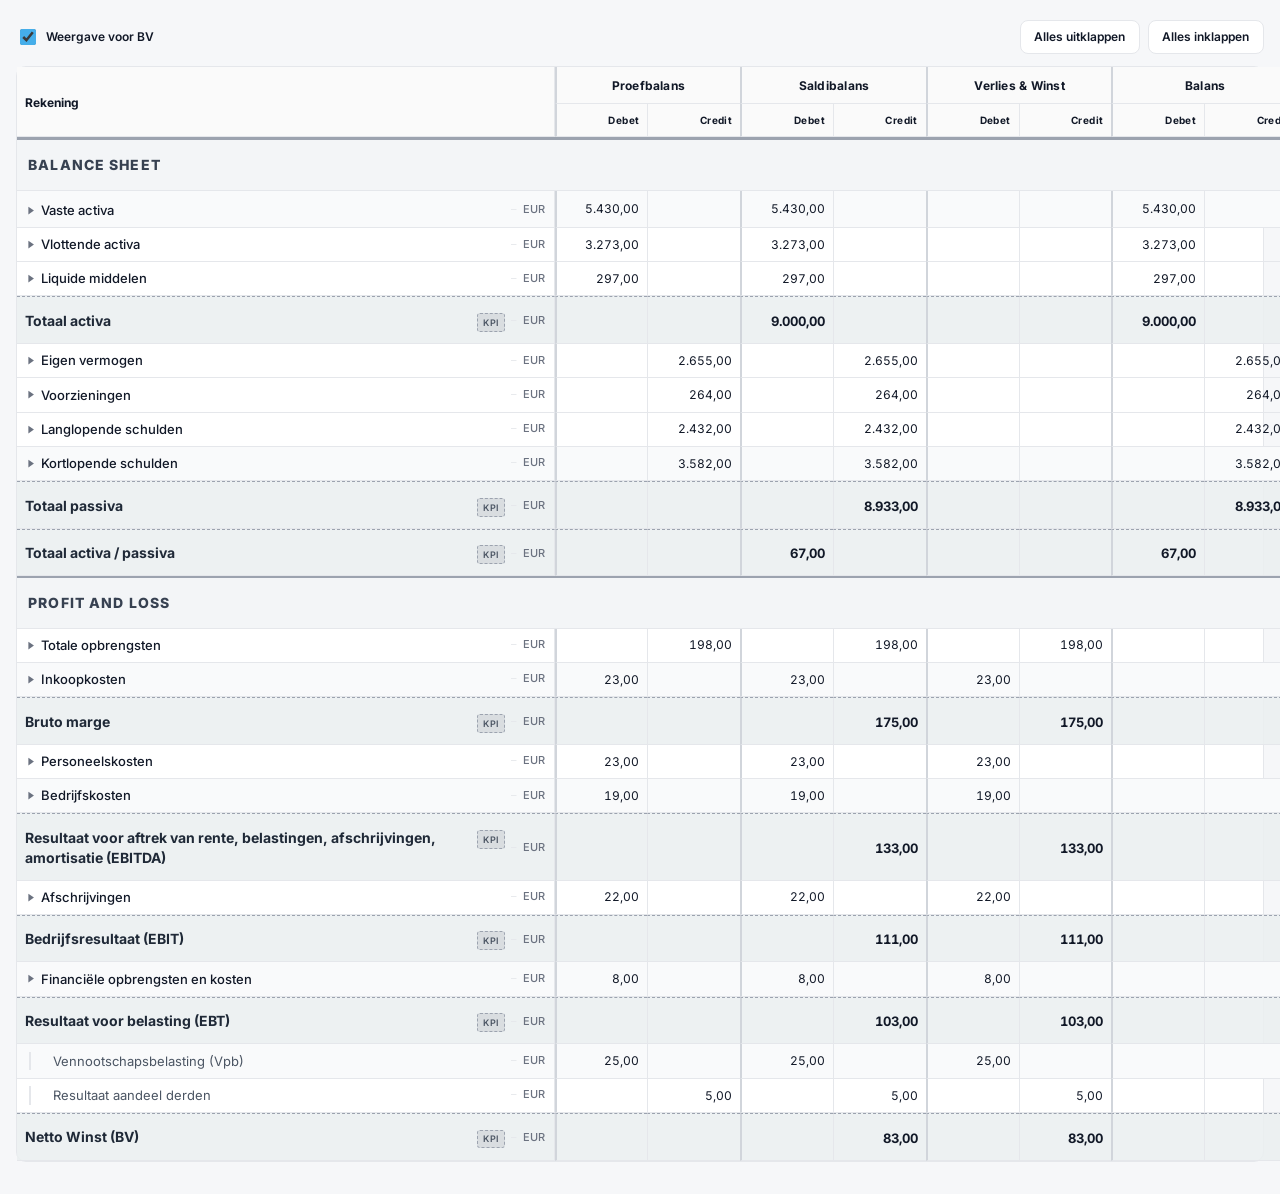
==== commit 836a4909: "Comment out the CSV export button in index.html to streamline the user interface and reduce clutter." ====
--- a/index.html
+++ b/index.html
@@ -19,7 +19,7 @@
       <div class="actions">
         <button type="button" class="btn" id="pnl-expand-all">Alles uitklappen</button>
         <button type="button" class="btn" id="pnl-collapse-all">Alles inklappen</button>
-        <button type="button" class="btn" id="pnl-export">Exporteren (CSV)</button>
+        <!-- <button type="button" class="btn" id="pnl-export">Exporteren (CSV)</button> -->
       </div>
     </div>
 
